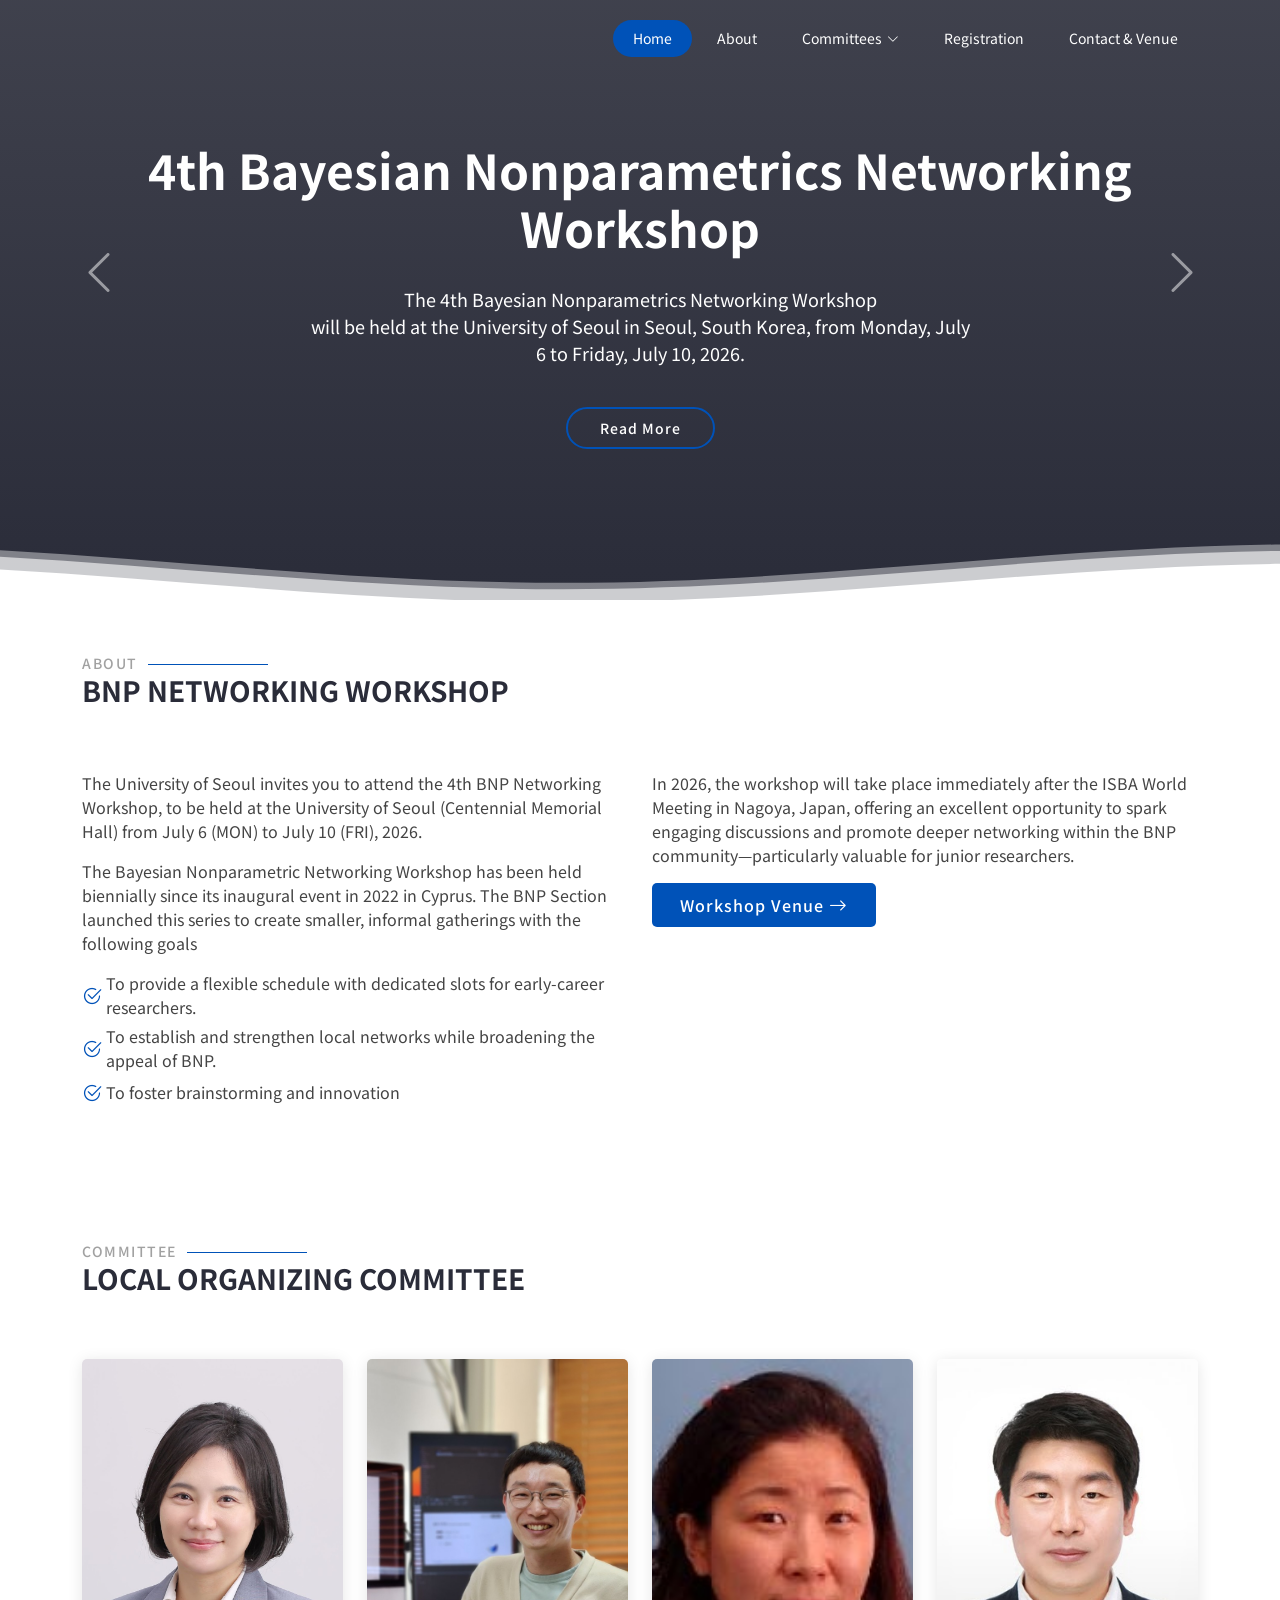
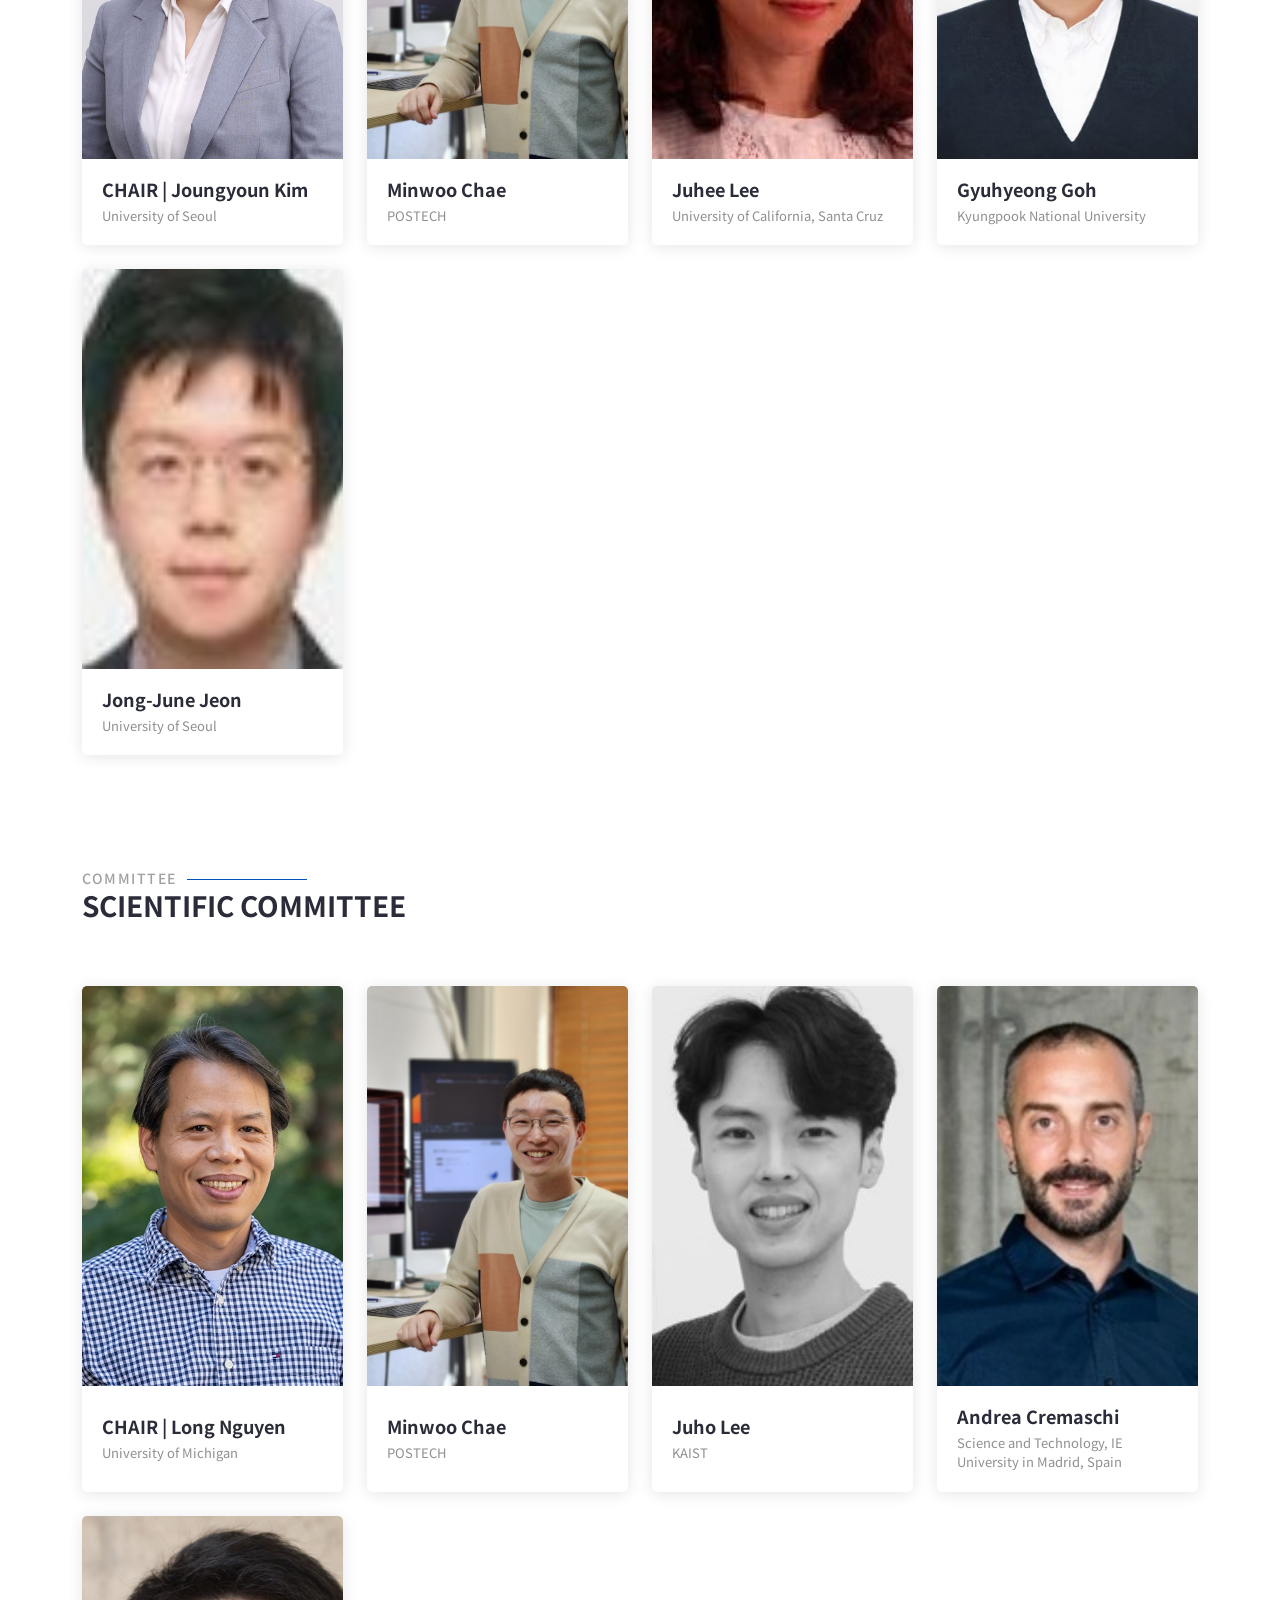
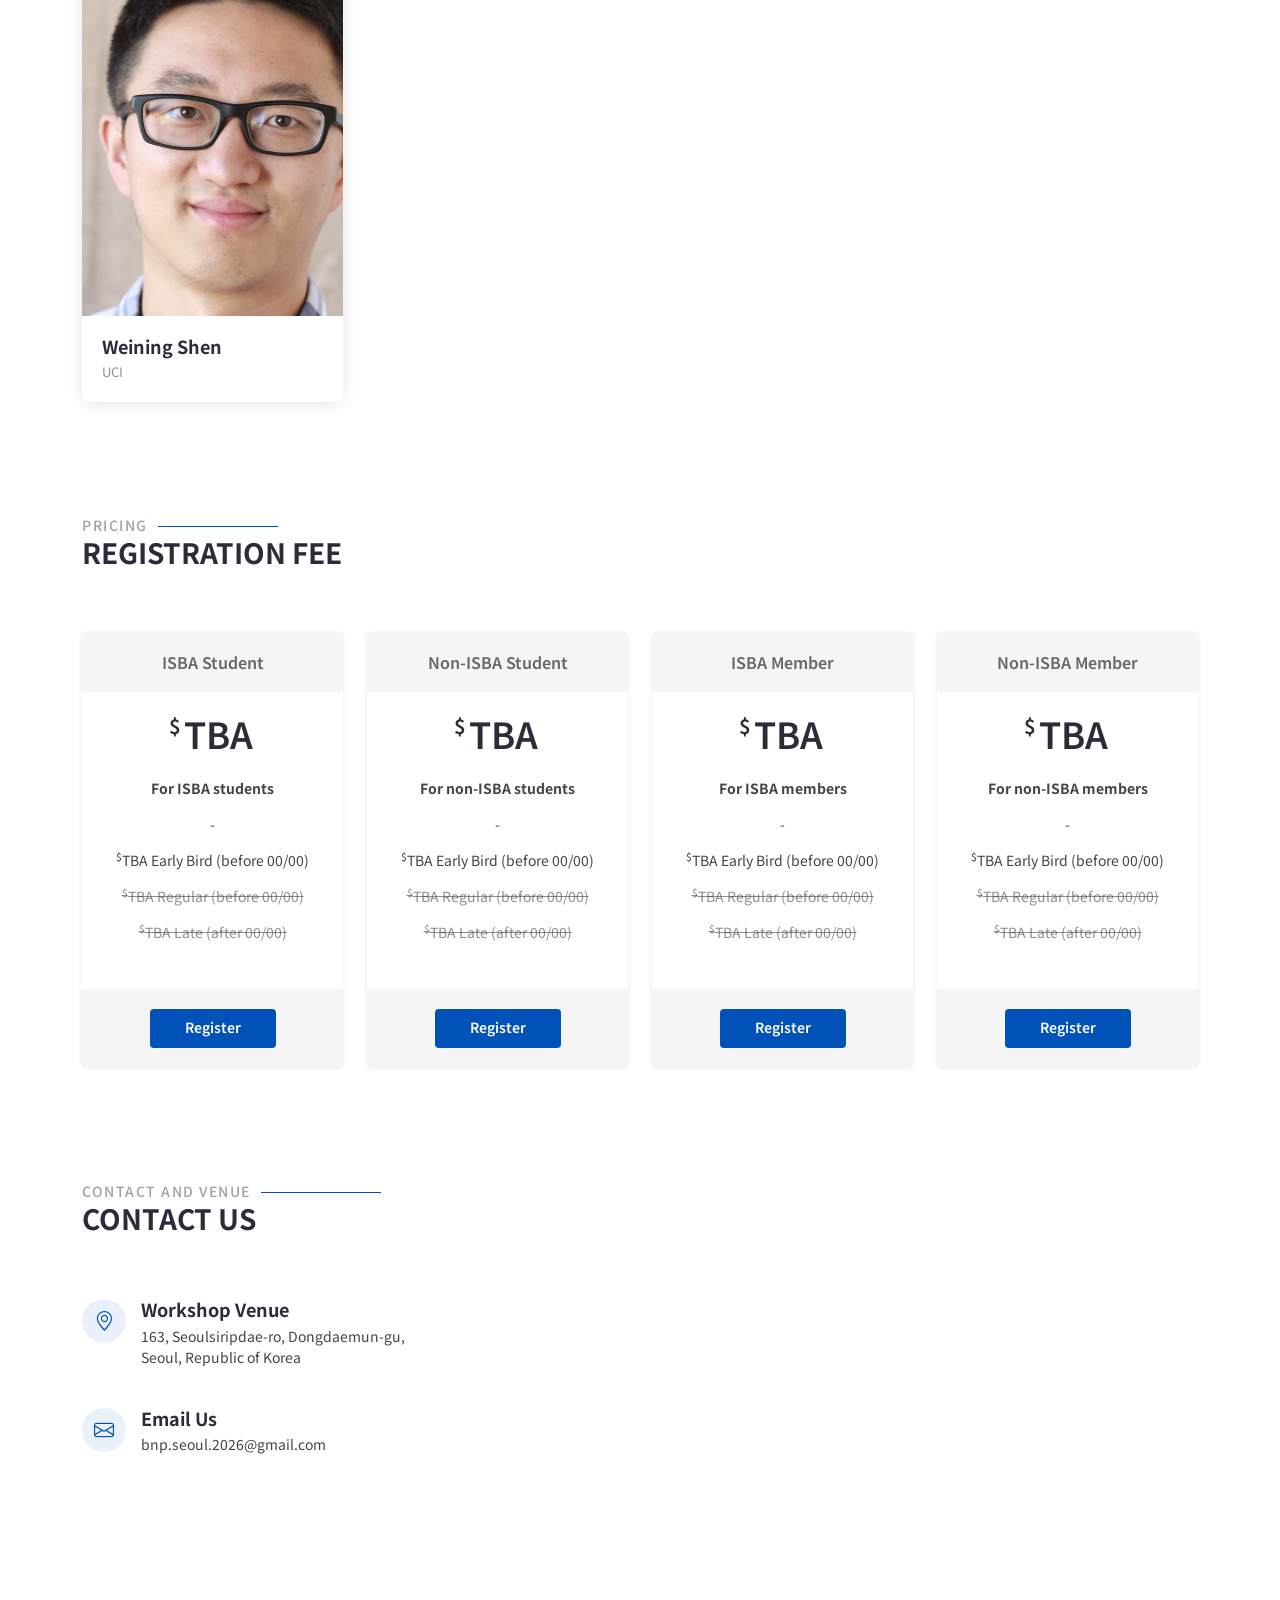
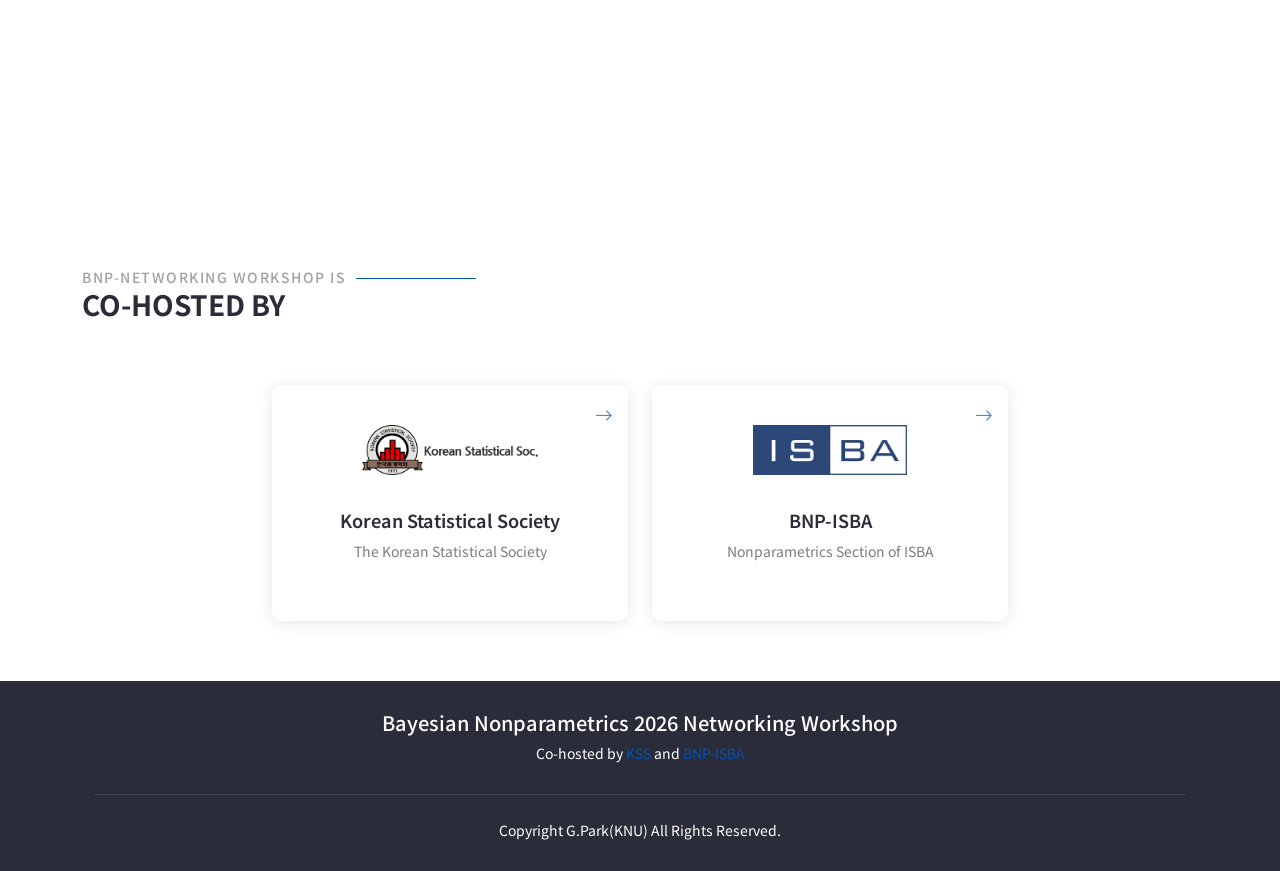
==== index.html @ e7b8b327 "Text Updated" ====
<!DOCTYPE html>
<html lang="en">

<head>
  <meta charset="utf-8">
  <meta content="width=device-width, initial-scale=1.0" name="viewport">
  <title>BNP 2026 Networking Workshop</title>
  <meta name="description" content="">
  <meta name="keywords" content="">

  <!-- Favicons -->
  <link rel="apple-touch-icon" href="/assets/img/apple-touch-icon.png">
  <link rel="icon" href="/assets/img/favicon.png">
  <link href="/assets/img/favicon.png" rel="icon">

  <!-- Fonts -->
  <link rel="preconnect" href="https://fonts.googleapis.com">
  <link rel="preconnect" href="https://fonts.gstatic.com" crossorigin>
  <!-- Noto Sans (Latin) + Noto Sans KR (Korean) -->
  <link href="https://fonts.googleapis.com/css2?family=Noto+Sans:wght@100;300;400;500;600;700;800;900&family=Noto+Sans+KR:wght@100;300;400;500;700;900&display=swap" rel="stylesheet">

  <!-- Vendor CSS Files -->
  <link href="assets/vendor/bootstrap/css/bootstrap.min.css" rel="stylesheet">
  <link href="assets/vendor/bootstrap-icons/bootstrap-icons.css" rel="stylesheet">
  <link href="assets/vendor/aos/aos.css" rel="stylesheet">
  <link href="assets/vendor/animate.css/animate.min.css" rel="stylesheet">
  <link href="assets/vendor/glightbox/css/glightbox.min.css" rel="stylesheet">
  <link href="assets/vendor/swiper/swiper-bundle.min.css" rel="stylesheet">

  <!-- Main CSS File -->
  <link href="assets/css/main.css" rel="stylesheet">
</head>

<body class="index-page">

  <header id="header" class="header d-flex align-items-center fixed-top">
    <div class="container-fluid container-xl position-relative d-flex align-items-center justify-content-between">

      <a href="index.html" class="logo d-flex align-items-center">
        <!-- Uncomment the line below if you also wish to use an image logo -->
        <!-- <img src="assets/img/logo.png" alt=""> -->
        <h1 class="sitename"></h1>
      </a>

      <nav id="navmenu" class="navmenu">
        <ul>
          <li><a href="#hero" class="active">Home</a></li>
          <li><a href="#about">About</a></li>
          <li class="dropdown"><a href="#organizing"><span>Committees</span> <i class="bi bi-chevron-down toggle-dropdown"></i></a>
                <ul>
                  <li><a href="#organizing">Organizing Committee</a></li>
                  <li><a href="#scientific">Scientific Committee</a></li>
                </ul>
              </li>
          <li><a href="#pricing">Registration</a></li>
          <li><a href="#contact">Contact & Venue</a></li>
        </ul>
        <i class="mobile-nav-toggle d-xl-none bi bi-list"></i>
      </nav>

    </div>
  </header>

  <main class="main">

    <!-- Hero Section -->
    <section id="hero" class="hero section dark-background">

      <div id="hero-carousel" data-bs-interval="5000" class="container carousel carousel-fade" data-bs-ride="carousel">

        <!-- Slide 1 -->
        <div class="carousel-item active">
          <div class="carousel-container">
            <h2 class="animate__animated animate__fadeInDown">4th Bayesian Nonparametrics Networking Workshop</h2>
            <p class="animate__animated animate__fadeInUp" style="font-size: large;">The 4th Bayesian Nonparametrics Networking Workshop<br> will be held at the University of Seoul in Seoul, South Korea, from Monday, July 6 to Friday, July 10, 2026.</p>
            <a href="#about" class="btn-get-started animate__animated animate__fadeInUp scrollto">Read More</a>
          </div>
        </div>

      

        <a class="carousel-control-prev" href="#hero-carousel" role="button" data-bs-slide="prev">
          <span class="carousel-control-prev-icon bi bi-chevron-left" aria-hidden="true"></span>
        </a>

        <a class="carousel-control-next" href="#hero-carousel" role="button" data-bs-slide="next">
          <span class="carousel-control-next-icon bi bi-chevron-right" aria-hidden="true"></span>
        </a>

      </div>

      <svg class="hero-waves" xmlns="http://www.w3.org/2000/svg" xmlns:xlink="http://www.w3.org/1999/xlink" viewBox="0 24 150 28 " preserveAspectRatio="none">
        <defs>
          <path id="wave-path" d="M-160 44c30 0 58-18 88-18s 58 18 88 18 58-18 88-18 58 18 88 18 v44h-352z"></path>
        </defs>
        <g class="wave1">
          <use xlink:href="#wave-path" x="50" y="3"></use>
        </g>
        <g class="wave2">
          <use xlink:href="#wave-path" x="50" y="0"></use>
        </g>
        <g class="wave3">
          <use xlink:href="#wave-path" x="50" y="9"></use>
        </g>
      </svg>

    </section><!-- /Hero Section -->

    <!-- About Section -->
    <section id="about" class="about section">

      <!-- Section Title -->
      <div class="container section-title" data-aos="fade-up">
        <h2>About</h2>
        <p>BNP Networking Workshop</p>
      </div><!-- End Section Title -->

      <div class="container">

        <div class="row gy-4">

          <div class="col-lg-6 content" data-aos="fade-up" data-aos-delay="100">
            <p>The University of Seoul invites you to attend the 4th BNP Networking Workshop, to be held at the University of Seoul (Centennial Memorial Hall) from July 6 (MON) to July 10 (FRI), 2026.</p>
            <p>
              The Bayesian Nonparametric Networking Workshop has been held biennially since its inaugural event in 2022 in Cyprus. The BNP Section launched this series to create smaller, informal gatherings with the following goals
            </p>
            <ul>
              <li><i class="bi bi-check2-circle"></i> <span>To provide a flexible schedule with dedicated slots for early-career researchers.</span></li>
              <li><i class="bi bi-check2-circle"></i> <span>To establish and strengthen local networks while broadening the appeal of BNP.</span></li>
              <li><i class="bi bi-check2-circle"></i> <span>To foster brainstorming and innovation</span></li>
            </ul>
          </div>

          <div class="col-lg-6" data-aos="fade-up" data-aos-delay="200">
            <p>In 2026, the workshop will take place immediately after the ISBA World Meeting in Nagoya, Japan, offering an excellent opportunity to spark engaging discussions and promote deeper networking within the BNP community—particularly valuable for junior researchers. </p>
            <a href="#contact" class="read-more"><span>Workshop Venue</span><i class="bi bi-arrow-right"></i></a>
          </div>

        </div>

      </div>

    </section><!-- /About Section -->

    <!-- Team Section -->
    <section id="organizing" class="team section">

      <!-- Section Title -->
      <div class="container section-title" data-aos="fade-up">
        <h2>Committee</h2>
        <p>Local Organizing Committee</p>
      </div><!-- End Section Title -->

      <div class="container">

        <div class="row gy-4">

          <div class="col-lg-3 col-md-6 d-flex align-items-stretch" data-aos="fade-up" data-aos-delay="100">
            <div class="team-member" style="width: 100%; display: flex; flex-direction: column;">
              <div class="member-img" style="height: 400px; overflow: hidden; flex-shrink: 0;">
                <img src="assets/img/team/joungyoun-kim.jpg" alt="" style="width: 100%; height: 100%; object-fit: cover; object-position: center;">
              </div>
              <div class="member-info" style="flex: 1; display: flex; flex-direction: column; justify-content: center; padding: 20px;">
                <h4>CHAIR | Joungyoun Kim</h4>
                <span>University of Seoul</span>
              </div>
            </div>
          </div><!-- End Team Member -->

          <div class="col-lg-3 col-md-6 d-flex align-items-stretch" data-aos="fade-up" data-aos-delay="200">
            <div class="team-member" style="width: 100%; display: flex; flex-direction: column;">
              <div class="member-img" style="height: 400px; overflow: hidden; flex-shrink: 0;">
                <img src="assets/img/team/minwoo-chae.jpg" alt="" style="width: 100%; height: 100%; object-fit: cover; object-position: center;">
              </div>
              <div class="member-info" style="flex: 1; display: flex; flex-direction: column; justify-content: center; padding: 20px;">
                <h4>Minwoo Chae</h4>
                <span>POSTECH</span>
              </div>
            </div>
          </div><!-- End Team Member -->
          
          <div class="col-lg-3 col-md-6 d-flex align-items-stretch" data-aos="fade-up" data-aos-delay="400">
            <div class="team-member" style="width: 100%; display: flex; flex-direction: column;">
              <div class="member-img" style="height: 400px; overflow: hidden; flex-shrink: 0;">
                <img src="assets/img/team/juhee-lee.jpg" alt="" style="width: 100%; height: 100%; object-fit: cover; object-position: center;">
              </div>
              <div class="member-info" style="flex: 1; display: flex; flex-direction: column; justify-content: center; padding: 20px;">
                <h4>Juhee Lee</h4>
                <span>University of California, Santa Cruz</span>
              </div>
            </div>
          </div><!-- End Team Member -->

          <div class="col-lg-3 col-md-6 d-flex align-items-stretch" data-aos="fade-up" data-aos-delay="300">
            <div class="team-member" style="width: 100%; display: flex; flex-direction: column;">
              <div class="member-img" style="height: 400px; overflow: hidden; flex-shrink: 0;">
                <img src="assets/img/team/gyuhyeong-goh.jpg" alt="" style="width: 100%; height: 100%; object-fit: cover; object-position: center;">
              </div>
              <div class="member-info" style="flex: 1; display: flex; flex-direction: column; justify-content: center; padding: 20px;">
                <h4>Gyuhyeong Goh</h4>
                <span>Kyungpook National University</span>
              </div>
            </div>
          </div><!-- End Team Member -->

          <div class="col-lg-3 col-md-6 d-flex align-items-stretch" data-aos="fade-up" data-aos-delay="300">
            <div class="team-member" style="width: 100%; display: flex; flex-direction: column;">
              <div class="member-img" style="height: 400px; overflow: hidden; flex-shrink: 0;">
                <img src="assets/img/team/jong-june-jeon.jpg" alt="" style="width: 100%; height: 100%; object-fit: cover; object-position: center;">
              </div>
              <div class="member-info" style="flex: 1; display: flex; flex-direction: column; justify-content: center; padding: 20px;">
                <h4>Jong-June Jeon</h4>
                <span>University of Seoul</span>
              </div>
            </div>
          </div><!-- End Team Member -->
        </div>

      </div>

    </section><!-- /Team Section -->

    <!-- Team Section -->
    <section id="scientific" class="team section">

      <!-- Section Title -->
      <div class="container section-title" data-aos="fade-up">
        <h2>Committee</h2>
        <p>Scientific Committee</p>
      </div><!-- End Section Title -->

      <div class="container">

        <div class="row gy-4">

          <div class="col-lg-3 col-md-6 d-flex align-items-stretch" data-aos="fade-up" data-aos-delay="100">
            <div class="team-member" style="width: 100%; display: flex; flex-direction: column;">
              <div class="member-img" style="height: 400px; overflow: hidden; flex-shrink: 0;">
                <img src="assets/img/team/long-nguyen.jpg" alt="" style="width: 100%; height: 100%; object-fit: cover; object-position: center;">
              </div>
              <div class="member-info" style="flex: 1; display: flex; flex-direction: column; justify-content: center; padding: 20px;">
                <h4>CHAIR | Long Nguyen</h4>
                <span>University of Michigan</span>
              </div>
            </div>
          </div><!-- End Team Member -->

          <div class="col-lg-3 col-md-6 d-flex align-items-stretch" data-aos="fade-up" data-aos-delay="200">
            <div class="team-member" style="width: 100%; display: flex; flex-direction: column;">
              <div class="member-img" style="height: 400px; overflow: hidden; flex-shrink: 0;">
                <img src="assets/img/team/minwoo-chae.jpg" alt="" style="width: 100%; height: 100%; object-fit: cover; object-position: center;">
              </div>
              <div class="member-info" style="flex: 1; display: flex; flex-direction: column; justify-content: center; padding: 20px;">
                <h4>Minwoo Chae</h4>
                <span>POSTECH</span>
              </div>
            </div>
          </div><!-- End Team Member -->

          <div class="col-lg-3 col-md-6 d-flex align-items-stretch" data-aos="fade-up" data-aos-delay="300">
            <div class="team-member" style="width: 100%; display: flex; flex-direction: column;">
              <div class="member-img" style="height: 400px; overflow: hidden; flex-shrink: 0;">
                <img src="assets/img/team/juho-lee.jpg" alt="" style="width: 100%; height: 100%; object-fit: cover; object-position: center;">
              </div>
              <div class="member-info" style="flex: 1; display: flex; flex-direction: column; justify-content: center; padding: 20px;">
                <h4>Juho Lee</h4>
                <span>KAIST</span>
              </div>
            </div>
          </div><!-- End Team Member -->

          <div class="col-lg-3 col-md-6 d-flex align-items-stretch" data-aos="fade-up" data-aos-delay="300">
            <div class="team-member" style="width: 100%; display: flex; flex-direction: column;">
              <div class="member-img" style="height: 400px; overflow: hidden; flex-shrink: 0;">
                <img src="assets/img/team/andrea-cremaschi.jpg" alt="" style="width: 100%; height: 100%; object-fit: cover; object-position: center;">
              </div>
              <div class="member-info" style="flex: 1; display: flex; flex-direction: column; justify-content: center; padding: 20px;">
                <h4>Andrea Cremaschi</h4>
                <span>Science and Technology, IE University in Madrid, Spain</span>
              </div>
            </div>
          </div><!-- End Team Member -->

          <div class="col-lg-3 col-md-6 d-flex align-items-stretch" data-aos="fade-up" data-aos-delay="400">
            <div class="team-member" style="width: 100%; display: flex; flex-direction: column;">
              <div class="member-img" style="height: 400px; overflow: hidden; flex-shrink: 0;">
                <img src="assets/img/team/weining-shen.jpg" alt="" style="width: 100%; height: 100%; object-fit: cover; object-position: center;">
              </div>
              <div class="member-info" style="flex: 1; display: flex; flex-direction: column; justify-content: center; padding: 20px;">
                <h4>Weining Shen</h4>
                <span>UCI</span>
              </div>
            </div>
          </div><!-- End Team Member -->
        </div>

      </div>

    </section><!-- /Team Section -->


    <!-- Pricing Section -->
    <section id="pricing" class="pricing section">

      <!-- Section Title -->
      <div class="container section-title" data-aos="fade-up">
        <h2>Pricing</h2>
        <p>Registration Fee</p>
      </div><!-- End Section Title -->

      <div class="container">

        <div class="row gy-3">

          <div class="col-xl-3 col-lg-6" data-aos="fade-up" data-aos-delay="100">
            <div class="pricing-item">
              <h3>ISBA Student</h3>
              <h4><sup>$</sup>TBA</h4>
              <ul>
                <li><strong>For ISBA students</strong></li>
                <li>-</li>
                <li><sup>$</sup>TBA Early Bird (before 00/00)</li>
                <li class="na"><sup>$</sup>TBA Regular (before 00/00)</li>
                <li class="na"><sup>$</sup>TBA Late (after 00/00)</li>
              </ul>
              <div class="btn-wrap">
                <a href="#" class="btn-buy">Register</a>
              </div>
            </div>
          </div><!-- End Pricing Item -->

          <div class="col-xl-3 col-lg-6" data-aos="fade-up" data-aos-delay="200">
            <div class="pricing-item">
              <h3>Non-ISBA Student</h3>
              <h4><sup>$</sup>TBA</h4>
              <ul>
                <li><strong>For non-ISBA students</strong></li>
                <li>-</li>
                <li><sup>$</sup>TBA Early Bird (before 00/00)</li>
                <li class="na"><sup>$</sup>TBA Regular (before 00/00)</li>
                <li class="na"><sup>$</sup>TBA Late (after 00/00)</li>
              </ul>
              <div class="btn-wrap">
                <a href="#" class="btn-buy">Register</a>
              </div>
            </div>
          </div><!-- End Pricing Item -->

          <div class="col-xl-3 col-lg-6" data-aos="fade-up" data-aos-delay="400">
            <div class="pricing-item">
              <h3>ISBA Member</h3>
              <h4><sup>$</sup>TBA</h4>
              <ul>
                <li><strong>For ISBA members</strong></li>
                <li>-</li>
                <li><sup>$</sup>TBA Early Bird (before 00/00)</li>
                <li class="na"><sup>$</sup>TBA Regular (before 00/00)</li>
                <li class="na"><sup>$</sup>TBA Late (after 00/00)</li>
              </ul>
              <div class="btn-wrap">
                <a href="#" class="btn-buy">Register</a>
              </div>
            </div>
          </div><!-- End Pricing Item -->

          <div class="col-xl-3 col-lg-6" data-aos="fade-up" data-aos-delay="400">
            <div class="pricing-item">
              <h3>Non-ISBA Member</h3>
              <h4><sup>$</sup>TBA</h4>
              <ul>
                <li><strong>For non-ISBA members</strong></li>
                <li>-</li>
                <li><sup>$</sup>TBA Early Bird (before 00/00)</li>
                <li class="na"><sup>$</sup>TBA Regular (before 00/00)</li>
                <li class="na"><sup>$</sup>TBA Late (after 00/00)</li>
              </ul>
              <div class="btn-wrap">
                <a href="#" class="btn-buy">Register</a>
              </div>
            </div>
          </div><!-- End Pricing Item -->

        </div>

      </div>

    </section><!-- /Pricing Section -->

    <!-- Contact Section -->
    <section id="contact" class="contact section">

      <!-- Section Title -->
      <div class="container section-title" data-aos="fade-up">
        <h2>Contact and Venue</h2>
        <p>Contact Us</p>
      </div><!-- End Section Title -->

      <div class="container" data-aos="fade" data-aos-delay="100">

        <div class="row gy-4">

          <div class="col-lg-4">
            <div class="info-item d-flex" data-aos="fade-up" data-aos-delay="200">
              <i class="bi bi-geo-alt flex-shrink-0"></i>
              <div>
                <h3>Workshop Venue</h3>
                <p>163, Seoulsiripdae-ro, Dongdaemun-gu, Seoul, Republic of Korea</p>
              </div>
            </div><!-- End Info Item -->

            <div class="info-item d-flex" data-aos="fade-up" data-aos-delay="400">
              <i class="bi bi-envelope flex-shrink-0"></i>
              <div>
                <h3>Email Us</h3>
                <p>bnp.seoul.2026@gmail.com</p>
              </div>
            </div><!-- End Info Item -->

          </div>

          <div class="col-lg-8">
<iframe src="https://www.google.com/maps/embed?pb=!1m18!1m12!1m3!1d6323.767815295463!2d127.04711830103302!3d37.58135130346861!2m3!1f0!2f0!3f0!3m2!1i1024!2i768!4f13.1!3m3!1m2!1s0x357cbbefda90e80b%3A0x3499cc07d2b4d6f3!2sUOS%20The%20Centennial%20Memorial%20Hall!5e0!3m2!1sen!2skr!4v1756088450716!5m2!1sen!2skr" width="100%" height="450" style="border:0;" allowfullscreen="" loading="lazy" referrerpolicy="no-referrer-when-downgrade"></iframe>          </div><!-- End Contact Form -->

        </div>

      </div>

    </section><!-- /Contact Section -->

    <!-- Sponsors Section -->
    <section id="sponsors" class="sponsors section">

      <!-- Section Title -->
      <div class="container section-title" data-aos="fade-up">
        <h2>BNP-Networking Workshop is</h2>
        <p>Co-hosted by</p>
      </div><!-- End Section Title -->

      <div class="container">

        <div class="row gy-4 justify-content-center">

          <div class="col-lg-4 col-md-6 d-flex align-items-center justify-content-center" data-aos="fade-up" data-aos-delay="100">
            <div class="sponsor-item">
              <img src="assets/img/sponsors/kss-logo.png" alt="Korean Statistical Society" class="sponsor-logo">
              <h4>Korean Statistical Society</h4>
              <p>The Korean Statistical Society</p>
              <a href="https://eng.kss.or.kr" target="_blank" class="sponsor-link">
                <i class="bi bi-arrow-right"></i>
              </a>
            </div>
          </div><!-- End Sponsor Item -->

          <div class="col-lg-4 col-md-6 d-flex align-items-center justify-content-center" data-aos="fade-up" data-aos-delay="200">
            <div class="sponsor-item">
              <img src="assets/img/sponsors/bnp-isba-logo.png" alt="BNP-ISBA" class="sponsor-logo">
              <h4>BNP-ISBA</h4>
              <p>Nonparametrics Section of ISBA</p>
              <a href="https://bnp-isba.github.io" target="_blank" class="sponsor-link">
                <i class="bi bi-arrow-right"></i>
              </a>
            </div>
          </div><!-- End Sponsor Item -->

          <!-- 추가 스폰서가 있을 경우를 위한 예시 -->
          <!-- 
          <div class="col-lg-4 col-md-6 d-flex align-items-center justify-content-center" data-aos="fade-up" data-aos-delay="300">
            <div class="sponsor-item">
              <img src="assets/img/sponsors/sponsor3-logo.png" alt="Sponsor 3" class="sponsor-logo">
              <h4>Sponsor Name</h4>
              <p>Sponsor Description</p>
              <a href="https://sponsor-website.com" target="_blank" class="sponsor-link">
                <i class="bi bi-arrow-right"></i>
              </a>
            </div>
          </div>
          -->

        </div>

      </div>

    </section><!-- /Sponsors Section -->


  </main>

  <footer id="footer" class="footer dark-background">
    <div class="container">
      <h5 class="sitename">Bayesian Nonparametrics 2026 Networking Workshop</h5>
      <span>Co-hosted by <a href="https://eng.kss.or.kr">KSS</a> and <a href="https://bnp-isba.github.io">BNP-ISBA</a></span>
      <p></p>
      <div class="container">
        <div class="copyright">
          <span>Copyright G.Park(KNU) All Rights Reserved</span>.
        </div>
      </div>
    </div>
  </footer>

  <!-- Scroll Top -->
  <a href="#" id="scroll-top" class="scroll-top d-flex align-items-center justify-content-center"><i class="bi bi-arrow-up-short"></i></a>

  <!-- Preloader -->
  <div id="preloader"></div>

  <!-- Vendor JS Files -->
  <script src="assets/vendor/bootstrap/js/bootstrap.bundle.min.js"></script>
  <script src="assets/vendor/php-email-form/validate.js"></script>
  <script src="assets/vendor/aos/aos.js"></script>
  <script src="assets/vendor/glightbox/js/glightbox.min.js"></script>
  <script src="assets/vendor/imagesloaded/imagesloaded.pkgd.min.js"></script>
  <script src="assets/vendor/isotope-layout/isotope.pkgd.min.js"></script>
  <script src="assets/vendor/swiper/swiper-bundle.min.js"></script>

  <!-- Main JS File -->
  <script src="assets/js/main.js"></script>

</body>

</html>
---- assets/css/main.css ----
/**
* Template Name: Selecao
* Template URL: https://bootstrapmade.com/selecao-bootstrap-template/
* Updated: Aug 07 2024 with Bootstrap v5.3.3
* Author: BootstrapMade.com
* License: https://bootstrapmade.com/license/
*/

/*--------------------------------------------------------------
# Font & Color Variables
# Help: https://bootstrapmade.com/color-system/
--------------------------------------------------------------*/
/* Fonts */
/* Noto Sans (Korean) 적용 */
@import url("https://fonts.googleapis.com/css2?family=Noto+Sans+KR:wght@400;500;600;700&display=swap");

:root {
  --default-font: "Noto Sans KR", "Noto Sans", system-ui, -apple-system, "Segoe UI", "Helvetica Neue", Arial, sans-serif;
  --heading-font: "Noto Sans KR", "Noto Sans", sans-serif;
  --nav-font: "Noto Sans KR", "Noto Sans", sans-serif;
}

/* Global Colors - The following color variables are used throughout the website. Updating them here will change the color scheme of the entire website */
:root { 
  --background-color: #ffffff; /* Background color for the entire website, including individual sections */
  --default-color: #444444; /* Default color used for the majority of the text content across the entire website */
  --heading-color: #2a2c39; /* Color for headings, subheadings and title throughout the website */
  --accent-color: #0052B8; /* Accent color that represents your brand on the website. It's used for buttons, links, and other elements that need to stand out */
  --surface-color: #ffffff; /* The surface color is used as a background of boxed elements within sections, such as cards, icon boxes, or other elements that require a visual separation from the global background. */
  --contrast-color: #ffffff; /* Contrast color for text, ensuring readability against backgrounds of accent, heading, or default colors. */
}

/* Nav Menu Colors - The following color variables are used specifically for the navigation menu. They are separate from the global colors to allow for more customization options */
:root {
  --nav-color: #ffffff;  /* The default color of the main navmenu links */
  --nav-hover-color: #0052B8; /* Applied to main navmenu links when they are hovered over or active */
  --nav-mobile-background-color: #ffffff; /* Used as the background color for mobile navigation menu */
  --nav-dropdown-background-color: #ffffff; /* Used as the background color for dropdown items that appear when hovering over primary navigation items */
  --nav-dropdown-color: #060606; /* Used for navigation links of the dropdown items in the navigation menu. */
  --nav-dropdown-hover-color: #0052B8; /* Similar to --nav-hover-color, this color is applied to dropdown navigation links when they are hovered over. */
}

/* Color Presets - These classes override global colors when applied to any section or element, providing reuse of the sam color scheme. */

.light-background {
  --background-color: #f9f9f9;
  --surface-color: #ffffff;
}

.dark-background {
  --background-color: #2a2c39;
  --default-color: #ffffff;
  --heading-color: #ffffff;
  --surface-color: #404356;
  --contrast-color: #ffffff;
}

/* Smooth scroll */
:root {
  scroll-behavior: smooth;
}

/*--------------------------------------------------------------
# General Styling & Shared Classes
--------------------------------------------------------------*/
body {
  color: var(--default-color);
  background-color: var(--background-color);
  font-family: var(--default-font);
}

a {
  color: var(--accent-color);
  text-decoration: none;
  transition: 0.3s;
}

a:hover {
  color: color-mix(in srgb, var(--accent-color), transparent 25%);
  text-decoration: none;
}

h1,
h2,
h3,
h4,
h5,
h6 {
  color: var(--heading-color);
  font-family: var(--heading-font);
}

/* PHP Email Form Messages
------------------------------*/
.php-email-form .error-message {
  display: none;
  background: #df1529;
  color: #ffffff;
  text-align: left;
  padding: 15px;
  margin-bottom: 24px;
  font-weight: 600;
}

.php-email-form .sent-message {
  display: none;
  color: #ffffff;
  background: #059652;
  text-align: center;
  padding: 15px;
  margin-bottom: 24px;
  font-weight: 600;
}

.php-email-form .loading {
  display: none;
  background: var(--surface-color);
  text-align: center;
  padding: 15px;
  margin-bottom: 24px;
}

.php-email-form .loading:before {
  content: "";
  display: inline-block;
  border-radius: 50%;
  width: 24px;
  height: 24px;
  margin: 0 10px -6px 0;
  border: 3px solid var(--accent-color);
  border-top-color: var(--surface-color);
  animation: php-email-form-loading 1s linear infinite;
}

@keyframes php-email-form-loading {
  0% {
    transform: rotate(0deg);
  }

  100% {
    transform: rotate(360deg);
  }
}

/*--------------------------------------------------------------
# Global Header
--------------------------------------------------------------*/
.header {
  --background-color: rgba(255, 255, 255, 0);
  --heading-color: #ffffff;
  color: var(--default-color);
  background-color: var(--background-color);
  padding: 20px 0;
  transition: all 0.5s;
  z-index: 997;
}

.header .logo {
  line-height: 1;
}

.header .logo img {
  max-height: 32px;
  margin-right: 8px;
}

.header .logo h1 {
  font-size: 30px;
  margin: 0;
  font-weight: 700;
  color: var(--heading-color);
}

.scrolled .header {
  box-shadow: 0px 0 18px rgba(0, 0, 0, 0.1);
}

/* Global Header on Scroll
------------------------------*/
.scrolled .header {
  --background-color: rgba(42, 44, 57, 0.9);
}

/*--------------------------------------------------------------
# Navigation Menu
--------------------------------------------------------------*/
/* Navmenu - Desktop */
@media (min-width: 1200px) {
  .navmenu {
    padding: 0;
  }

  .navmenu ul {
    margin: 0;
    padding: 0;
    display: flex;
    list-style: none;
    align-items: center;
  }

  .navmenu li {
    position: relative;
    margin-left: 5px;
  }

  .navmenu a,
  .navmenu a:focus {
    color: var(--nav-color);
    padding: 8px 20px;
    font-size: 14px;
    font-family: var(--nav-font);
    font-weight: 400;
    display: flex;
    align-items: center;
    justify-content: space-between;
    white-space: nowrap;
    transition: 0.3s;
    border-radius: 50px;
  }

  .navmenu a i,
  .navmenu a:focus i {
    font-size: 12px;
    line-height: 0;
    margin-left: 5px;
    transition: 0.3s;
  }

  .navmenu li:hover>a,
  .navmenu .active,
  .navmenu .active:focus {
    background-color: var(--nav-hover-color);
  }

  .navmenu .dropdown ul {
    margin: 0;
    padding: 10px 0;
    background: var(--nav-dropdown-background-color);
    display: block;
    position: absolute;
    visibility: hidden;
    left: 0;
    top: 130%;
    opacity: 0;
    transition: 0.3s;
    border-radius: 15px;
    z-index: 99;
    box-shadow: 0px 0px 30px rgba(0, 0, 0, 0.1);
  }

  .navmenu .dropdown ul li {
    min-width: 200px;
    margin-left: 0;
  }

  .navmenu .dropdown ul a {
    padding: 10px 20px;
    font-size: 15px;
    text-transform: none;
    color: var(--nav-dropdown-color);
  }

  .navmenu .dropdown ul a i {
    font-size: 12px;
  }

  .navmenu .dropdown ul a:hover,
  .navmenu .dropdown ul .active:hover,
  .navmenu .dropdown ul li:hover>a {
    background-color: transparent;
    color: var(--nav-hover-color);
  }

  .navmenu .dropdown:hover>ul {
    opacity: 1;
    top: 105%;
    visibility: visible;
  }

  .navmenu .dropdown .dropdown ul {
    top: 0;
    left: -90%;
    visibility: hidden;
  }

  .navmenu .dropdown .dropdown:hover>ul {
    opacity: 1;
    top: 0;
    left: -100%;
    visibility: visible;
  }
}

/* Navmenu - Mobile */
@media (max-width: 1199px) {
  .mobile-nav-toggle {
    color: var(--nav-color);
    font-size: 28px;
    line-height: 0;
    margin-right: 10px;
    cursor: pointer;
    transition: color 0.3s;
  }

  .navmenu {
    padding: 0;
    z-index: 9997;
  }

  .navmenu ul {
    display: none;
    list-style: none;
    position: absolute;
    inset: 60px 20px 20px 20px;
    padding: 10px 0;
    margin: 0;
    border-radius: 6px;
    background-color: var(--nav-mobile-background-color);
    overflow-y: auto;
    transition: 0.3s;
    z-index: 9998;
    box-shadow: 0px 0px 30px rgba(0, 0, 0, 0.1);
  }

  .navmenu a,
  .navmenu a:focus {
    color: var(--nav-dropdown-color);
    padding: 10px 20px;
    font-family: var(--nav-font);
    font-size: 17px;
    font-weight: 500;
    display: flex;
    align-items: center;
    justify-content: space-between;
    white-space: nowrap;
    transition: 0.3s;
  }

  .navmenu a i,
  .navmenu a:focus i {
    font-size: 12px;
    line-height: 0;
    margin-left: 5px;
    width: 30px;
    height: 30px;
    display: flex;
    align-items: center;
    justify-content: center;
    border-radius: 50%;
    transition: 0.3s;
    background-color: color-mix(in srgb, var(--accent-color), transparent 90%);
  }

  .navmenu a i:hover,
  .navmenu a:focus i:hover {
    background-color: var(--accent-color);
    color: var(--contrast-color);
  }

  .navmenu a:hover,
  .navmenu .active,
  .navmenu .active:focus {
    color: var(--nav-dropdown-hover-color);
  }

  .navmenu .active i,
  .navmenu .active:focus i {
    background-color: var(--accent-color);
    color: var(--contrast-color);
    transform: rotate(180deg);
  }

  .navmenu .dropdown ul {
    position: static;
    display: none;
    z-index: 99;
    padding: 10px 0;
    margin: 10px 20px;
    background-color: var(--nav-dropdown-background-color);
    border: 1px solid color-mix(in srgb, var(--default-color), transparent 90%);
    box-shadow: none;
    transition: all 0.5s ease-in-out;
  }

  .navmenu .dropdown ul ul {
    background-color: rgba(33, 37, 41, 0.1);
  }

  .navmenu .dropdown>.dropdown-active {
    display: block;
    background-color: rgba(33, 37, 41, 0.03);
  }

  .mobile-nav-active {
    overflow: hidden;
  }

  .mobile-nav-active .mobile-nav-toggle {
    color: #fff;
    position: absolute;
    font-size: 32px;
    top: 15px;
    right: 15px;
    margin-right: 0;
    z-index: 9999;
  }

  .mobile-nav-active .navmenu {
    position: fixed;
    overflow: hidden;
    inset: 0;
    background: rgba(33, 37, 41, 0.8);
    transition: 0.3s;
  }

  .mobile-nav-active .navmenu>ul {
    display: block;
  }
}

/*--------------------------------------------------------------
# Global Footer
--------------------------------------------------------------*/
.footer {
  color: var(--default-color);
  background-color: var(--background-color);
  font-size: 14px;
  text-align: center;
  padding: 30px 0;
  position: relative;
}

.footer h3 {
  font-size: 36px;
  font-weight: 700;
  position: relative;
  padding: 0;
  margin: 0 0 15px 0;
}

.footer p {
  font-size: 15;
  font-style: italic;
  padding: 0;
  margin: 0 0 30px 0;
}

.footer .social-links {
  margin: 0 0 30px 0;
}

.footer .social-links a {
  font-size: 16px;
  display: flex;
  align-items: center;
  justify-content: center;
  background: var(--accent-color);
  color: var(--contrast-color);
  line-height: 1;
  margin: 0 4px;
  border-radius: 50%;
  text-align: center;
  width: 36px;
  height: 36px;
  transition: 0.3s;
}

.footer .social-links a:hover {
  background: color-mix(in srgb, var(--accent-color), transparent 20%);
  text-decoration: none;
}

.footer .copyright {
  padding-top: 25px;
  border-top: 1px solid color-mix(in srgb, var(--default-color), transparent 90%);
}

.footer .credits {
  font-size: 13px;
  padding-top: 5px;
}

/*--------------------------------------------------------------
# Preloader
--------------------------------------------------------------*/
#preloader {
  position: fixed;
  inset: 0;
  z-index: 9999;
  overflow: hidden;
  background-color: var(--background-color);
  transition: all 0.6s ease-out;
  width: 100%;
  height: 100vh;
}

#preloader:before,
#preloader:after {
  content: "";
  position: absolute;
  border: 4px solid var(--accent-color);
  border-radius: 50%;
  animation: animate-preloader 2s cubic-bezier(0, 0.2, 0.8, 1) infinite;
}

#preloader:after {
  animation-delay: -0.5s;
}

@keyframes animate-preloader {
  0% {
    width: 10px;
    height: 10px;
    top: calc(50% - 5px);
    left: calc(50% - 5px);
    opacity: 1;
  }

  100% {
    width: 72px;
    height: 72px;
    top: calc(50% - 36px);
    left: calc(50% - 36px);
    opacity: 0;
  }
}

/*--------------------------------------------------------------
# Scroll Top Button
--------------------------------------------------------------*/
.scroll-top {
  position: fixed;
  visibility: hidden;
  opacity: 0;
  right: 15px;
  bottom: -15px;
  z-index: 99999;
  background-color: var(--accent-color);
  width: 44px;
  height: 44px;
  border-radius: 50px;
  transition: all 0.4s;
}

.scroll-top i {
  font-size: 24px;
  color: var(--contrast-color);
  line-height: 0;
}

.scroll-top:hover {
  background-color: color-mix(in srgb, var(--accent-color), transparent 20%);
  color: var(--contrast-color);
}

.scroll-top.active {
  visibility: visible;
  opacity: 1;
  bottom: 15px;
}

/*--------------------------------------------------------------
# Disable aos animation delay on mobile devices
--------------------------------------------------------------*/
@media screen and (max-width: 768px) {
  [data-aos-delay] {
    transition-delay: 0 !important;
  }
}

/*--------------------------------------------------------------
# Global Page Titles & Breadcrumbs
--------------------------------------------------------------*/
.page-title {
  color: var(--default-color);
  background-color: var(--background-color);
  background-size: cover;
  background-position: center;
  background-repeat: no-repeat;
  padding: 160px 0 80px 0;
  text-align: center;
  position: relative;
}

.page-title:before {
  content: "";
  background-color: color-mix(in srgb, var(--background-color), transparent 50%);
  position: absolute;
  inset: 0;
}

.page-title h1 {
  font-size: 42px;
  font-weight: 700;
  margin-bottom: 10px;
}

.page-title .breadcrumbs ol {
  display: flex;
  flex-wrap: wrap;
  list-style: none;
  justify-content: center;
  padding: 0;
  margin: 0;
  font-size: 16px;
  font-weight: 400;
}

.page-title .breadcrumbs ol li+li {
  padding-left: 10px;
}

.page-title .breadcrumbs ol li+li::before {
  content: "/";
  display: inline-block;
  padding-right: 10px;
  color: color-mix(in srgb, var(--default-color), transparent 50%);
}

/*--------------------------------------------------------------
# Global Sections
--------------------------------------------------------------*/
section,
.section {
  color: var(--default-color);
  background-color: var(--background-color);
  padding: 60px 0;
  scroll-margin-top: 77px;
  overflow: clip;
}

/*--------------------------------------------------------------
# Global Section Titles
--------------------------------------------------------------*/
.section-title {
  padding-bottom: 60px;
  position: relative;
}

.section-title h2 {
  font-size: 14px;
  font-weight: 500;
  padding: 0;
  line-height: 1px;
  margin: 0;
  letter-spacing: 1.5px;
  text-transform: uppercase;
  color: color-mix(in srgb, var(--default-color), transparent 50%);
  position: relative;
}

.section-title h2::after {
  content: "";
  width: 120px;
  height: 1px;
  display: inline-block;
  background: var(--accent-color);
  margin: 4px 10px;
}

.section-title p {
  color: var(--heading-color);
  margin: 0;
  font-size: 28px;
  font-weight: 700;
  text-transform: uppercase;
  font-family: var(--heading-font);
}

/*--------------------------------------------------------------
# Hero Section
--------------------------------------------------------------*/
.hero {
  width: 100%;
  overflow: hidden;
  position: relative;
  background: linear-gradient(0deg, var(--background-color) 0%, color-mix(in srgb, var(--background-color) 90%, white 10%) 100%);
  padding: 0;
  display: flex;
  flex-direction: column;
  justify-content: end;
  align-items: center;
}

.hero .carousel-container {
  display: flex;
  justify-content: center;
  align-items: center;
  flex-direction: column;
  text-align: center;
  position: relative;
  min-height: 60vh;
  padding-top: 60px;
}

.hero h2 {
  margin-bottom: 30px;
  font-size: 48px;
  font-weight: 700;
}

.hero h2 span {
  text-decoration: underline;
}

.hero p {
  max-width: 80%;
  animation-delay: 0.4s;
  margin: 0 auto 30px auto;
}

.hero .carousel-control-prev,
.hero .carousel-control-next {
  width: 10%;
}

.hero .carousel-control-next-icon,
.hero .carousel-control-prev-icon {
  background: none;
  font-size: 48px;
  line-height: 1;
  width: auto;
  height: auto;
}

.hero .btn-get-started {
  font-weight: 500;
  font-size: 14px;
  letter-spacing: 1px;
  display: inline-block;
  padding: 12px 32px;
  border-radius: 50px;
  transition: 0.5s;
  line-height: 1;
  margin: 10px;
  animation-delay: 0.8s;
  color: var(--default-color);
  border: 2px solid var(--accent-color);
}

.hero .btn-get-started:hover {
  background: var(--accent-color);
  color: var(--contrast-color);
  text-decoration: none;
}

@media (min-width: 1024px) {
  .hero p {
    max-width: 60%;
  }

  .hero .carousel-control-prev,
  .hero .carousel-control-next {
    width: 5%;
  }
}

@media (max-width: 768px) {
  .hero .carousel-container {
    min-height: 70vh;
  }

  .hero h2 {
    font-size: 28px;
  }
}

.hero .hero-waves {
  display: block;
  width: 100%;
  height: 60px;
  position: relative;
}

.hero .wave1 use {
  animation: move-forever1 10s linear infinite;
  animation-delay: -2s;
  fill: var(--default-color);
  opacity: 0.6;
}

.hero .wave2 use {
  animation: move-forever2 8s linear infinite;
  animation-delay: -2s;
  fill: var(--default-color);
  opacity: 0.4;
}

.hero .wave3 use {
  animation: move-forever3 6s linear infinite;
  animation-delay: -2s;
  fill: var(--default-color);
}

@keyframes move-forever1 {
  0% {
    transform: translate(85px, 0%);
  }

  100% {
    transform: translate(-90px, 0%);
  }
}

@keyframes move-forever2 {
  0% {
    transform: translate(-90px, 0%);
  }

  100% {
    transform: translate(85px, 0%);
  }
}

@keyframes move-forever3 {
  0% {
    transform: translate(-90px, 0%);
  }

  100% {
    transform: translate(85px, 0%);
  }
}

/*--------------------------------------------------------------
# About Section
--------------------------------------------------------------*/
.about ul {
  list-style: none;
  padding: 0;
}

.about ul li {
  padding-bottom: 5px;
  display: flex;
  align-items: center;
}

.about ul i {
  font-size: 20px;
  padding-right: 4px;
  color: var(--accent-color);
}

.about .read-more {
  background: var(--accent-color);
  color: var(--contrast-color);
  font-family: var(--heading-font);
  font-weight: 500;
  font-size: 16px;
  letter-spacing: 1px;
  padding: 10px 28px;
  border-radius: 5px;
  transition: 0.3s;
  display: inline-flex;
  align-items: center;
  justify-content: center;
}

.about .read-more i {
  font-size: 18px;
  margin-left: 5px;
  line-height: 0;
  transition: 0.3s;
}

.about .read-more:hover {
  background: color-mix(in srgb, var(--accent-color), transparent 20%);
}

.about .read-more:hover i {
  transform: translate(5px, 0);
}

/*--------------------------------------------------------------
# Features Section
--------------------------------------------------------------*/
.features .nav-tabs {
  border: 0;
}

.features .nav-link {
  background-color: var(--surface-color);
  color: var(--heading-color);
  border: 1px solid color-mix(in srgb, var(--default-color), transparent 85%);
  padding: 15px 20px;
  transition: 0.3s;
  border-radius: 0;
  display: flex;
  align-items: center;
  justify-content: center;
  cursor: pointer;
  height: 100%;
}

.features .nav-link i {
  padding-right: 15px;
  font-size: 48px;
}

.features .nav-link h4 {
  font-size: 18px;
  font-weight: 600;
  margin: 0;
}

.features .nav-link:hover {
  color: var(--accent-color);
  border-color: var(--accent-color);
}

.features .nav-link.active {
  background: var(--accent-color);
  color: var(--contrast-color);
  border-color: var(--accent-color);
}

.features .nav-link.active h4 {
  color: var(--contrast-color);
}

@media (max-width: 768px) {
  .features .nav-link i {
    padding: 0;
    line-height: 1;
    font-size: 36px;
  }
}

@media (max-width: 575px) {
  .features .nav-link {
    padding: 15px;
  }

  .features .nav-link i {
    font-size: 24px;
  }
}

.features .tab-content {
  margin-top: 30px;
}

.features .tab-pane h3 {
  color: var(--heading-color);
  font-weight: 700;
  font-size: 26px;
}

.features .tab-pane ul {
  list-style: none;
  padding: 0;
}

.features .tab-pane ul li {
  padding-bottom: 10px;
}

.features .tab-pane ul i {
  font-size: 20px;
  padding-right: 4px;
  color: var(--accent-color);
}

.features .tab-pane p:last-child {
  margin-bottom: 0;
}

/*--------------------------------------------------------------
# Call To Action Section
--------------------------------------------------------------*/
.call-to-action {
  padding: 80px 0;
  position: relative;
  clip-path: inset(0);
}

.call-to-action .container {
  position: relative;
  z-index: 3;
}

.call-to-action h3 {
  color: var(--default-color);
  font-size: 28px;
  font-weight: 700;
}

.call-to-action p {
  color: var(--default-color);
}

.call-to-action .cta-btn {
  font-family: var(--heading-font);
  font-weight: 500;
  font-size: 16px;
  letter-spacing: 1px;
  display: inline-block;
  padding: 12px 40px;
  border-radius: 50px;
  transition: 0.5s;
  margin: 10px;
  background: var(--accent-color);
  color: var(--contrast-color);
}

.call-to-action .cta-btn:hover {
  background: color-mix(in srgb, var(--accent-color) 90%, white 15%);
}

/*--------------------------------------------------------------
# Services Section
--------------------------------------------------------------*/
.services .service-item {
  background-color: var(--surface-color);
  box-shadow: 0 5px 30px 0 rgba(0, 0, 0, 0.1);
  padding: 60px 30px 60px 70px;
  transition: all ease-in-out 0.3s;
  border-radius: 18px;
  height: 100%;
  position: relative;
  overflow: hidden;
}

.services .service-item .icon {
  position: absolute;
  left: -20px;
  top: calc(50% - 30px);
}

.services .service-item .icon i {
  font-size: 64px;
  line-height: 1;
  transition: 0.5s;
}

.services .service-item h3 {
  font-weight: 700;
  margin: 10px 0 15px 0;
  font-size: 22px;
  transition: ease-in-out 0.3s;
}

.services .service-item p {
  line-height: 24px;
  font-size: 14px;
  margin-bottom: 0;
}

@media (min-width: 1365px) {
  .services .service-item:hover {
    transform: translateY(-10px);
  }

  .services .service-item:hover h3 {
    color: var(--accent-color);
  }
}

/*--------------------------------------------------------------
# Portfolio Section
--------------------------------------------------------------*/
.portfolio .portfolio-filters {
  padding: 0;
  margin: 0 auto 20px auto;
  list-style: none;
  text-align: center;
}

.portfolio .portfolio-filters li {
  cursor: pointer;
  display: inline-block;
  padding: 8px 20px 10px 20px;
  margin: 0;
  font-size: 15px;
  font-weight: 500;
  line-height: 1;
  margin-bottom: 5px;
  border-radius: 50px;
  transition: all 0.3s ease-in-out;
  font-family: var(--heading-font);
}

.portfolio .portfolio-filters li:hover,
.portfolio .portfolio-filters li.filter-active {
  color: var(--contrast-color);
  background-color: var(--accent-color);
}

.portfolio .portfolio-filters li:first-child {
  margin-left: 0;
}

.portfolio .portfolio-filters li:last-child {
  margin-right: 0;
}

@media (max-width: 575px) {
  .portfolio .portfolio-filters li {
    font-size: 14px;
    margin: 0 0 10px 0;
  }
}

.portfolio .portfolio-item {
  position: relative;
  overflow: hidden;
}

.portfolio .portfolio-item .portfolio-info {
  opacity: 0;
  position: absolute;
  left: 12px;
  right: 12px;
  bottom: -100%;
  z-index: 3;
  transition: all ease-in-out 0.5s;
  background: color-mix(in srgb, var(--surface-color), transparent 10%);
  padding: 15px;
}

.portfolio .portfolio-item .portfolio-info h4 {
  font-size: 18px;
  font-weight: 600;
  padding-right: 50px;
}

.portfolio .portfolio-item .portfolio-info p {
  color: color-mix(in srgb, var(--default-color), transparent 30%);
  font-size: 14px;
  margin-bottom: 0;
  padding-right: 50px;
}

.portfolio .portfolio-item .portfolio-info .preview-link,
.portfolio .portfolio-item .portfolio-info .details-link {
  position: absolute;
  right: 50px;
  font-size: 24px;
  top: calc(50% - 14px);
  color: color-mix(in srgb, var(--default-color), transparent 30%);
  transition: 0.3s;
  line-height: 0;
}

.portfolio .portfolio-item .portfolio-info .preview-link:hover,
.portfolio .portfolio-item .portfolio-info .details-link:hover {
  color: var(--accent-color);
}

.portfolio .portfolio-item .portfolio-info .details-link {
  right: 14px;
  font-size: 28px;
}

.portfolio .portfolio-item:hover .portfolio-info {
  opacity: 1;
  bottom: 0;
}

/*--------------------------------------------------------------
# Testimonials Section
--------------------------------------------------------------*/
.testimonials .testimonial-item {
  background-color: var(--surface-color);
  box-shadow: 0px 2px 15px rgba(0, 0, 0, 0.1);
  box-sizing: content-box;
  padding: 30px;
  margin: 30px 15px;
  position: relative;
  height: 100%;
}

.testimonials .testimonial-item .testimonial-img {
  width: 90px;
  border-radius: 50px;
  margin-right: 15px;
}

.testimonials .testimonial-item h3 {
  font-size: 18px;
  font-weight: bold;
  margin: 10px 0 5px 0;
}

.testimonials .testimonial-item h4 {
  font-size: 14px;
  color: color-mix(in srgb, var(--default-color), transparent 40%);
  margin: 0;
}

.testimonials .testimonial-item .stars {
  margin: 10px 0;
}

.testimonials .testimonial-item .stars i {
  color: #ffc107;
  margin: 0 1px;
}

.testimonials .testimonial-item .quote-icon-left,
.testimonials .testimonial-item .quote-icon-right {
  color: color-mix(in srgb, var(--accent-color), transparent 50%);
  font-size: 26px;
  line-height: 0;
}

.testimonials .testimonial-item .quote-icon-left {
  display: inline-block;
  left: -5px;
  position: relative;
}

.testimonials .testimonial-item .quote-icon-right {
  display: inline-block;
  right: -5px;
  position: relative;
  top: 10px;
  transform: scale(-1, -1);
}

.testimonials .testimonial-item p {
  font-style: italic;
  margin: 15px auto 15px auto;
}

.testimonials .swiper-wrapper {
  height: auto;
}

.testimonials .swiper-pagination {
  margin-top: 20px;
  position: relative;
}

.testimonials .swiper-pagination .swiper-pagination-bullet {
  width: 12px;
  height: 12px;
  background-color: color-mix(in srgb, var(--default-color), transparent 85%);
  opacity: 1;
}

.testimonials .swiper-pagination .swiper-pagination-bullet-active {
  background-color: var(--accent-color);
}

@media (max-width: 767px) {
  .testimonials .testimonial-wrap {
    padding-left: 0;
  }

  .testimonials .testimonial-item {
    padding: 30px;
    margin: 15px;
  }

  .testimonials .testimonial-item .testimonial-img {
    position: static;
    left: auto;
  }
}

/*--------------------------------------------------------------
# Pricing Section
--------------------------------------------------------------*/
.pricing .pricing-item {
  background-color: var(--surface-color);
  box-shadow: 0px 0px 4px rgba(0, 0, 0, 0.1);
  padding: 20px;
  text-align: center;
  border-radius: 5px;
  position: relative;
  overflow: hidden;
}

.pricing .pricing-item h3 {
  font-weight: 400;
  margin: -20px -20px 20px -20px;
  padding: 20px 15px;
  font-size: 16px;
  font-weight: 600;
  color: color-mix(in srgb, var(--default-color), transparent 20%);
  background: color-mix(in srgb, var(--default-color), transparent 95%);
}

.pricing .pricing-item h4 {
  font-size: 36px;
  font-weight: 600;
  font-family: var(--heading-font);
}

.pricing .pricing-item h4 sup {
  font-size: 20px;
  top: -15px;
  left: -3px;
}

.pricing .pricing-item h4 span {
  color: color-mix(in srgb, var(--default-color), transparent 40%);
  font-size: 16px;
  font-weight: 300;
}

.pricing .pricing-item ul {
  padding: 15px 0;
  list-style: none;
  text-align: center;
  line-height: 20px;
  font-size: 14px;
}

.pricing .pricing-item ul li {
  padding-bottom: 16px;
}

.pricing .pricing-item ul i {
  color: var(--accent-color);
  font-size: 18px;
  padding-right: 4px;
}

.pricing .pricing-item ul .na {
  color: color-mix(in srgb, var(--default-color), transparent 40%);
  text-decoration: line-through;
}

.pricing .btn-wrap {
  background: color-mix(in srgb, var(--default-color), transparent 95%);
  margin: 0 -20px -20px -20px;
  padding: 20px 15px;
  text-align: center;
}

.pricing .btn-buy {
  background: var(--accent-color);
  color: var(--contrast-color);
  display: inline-block;
  padding: 8px 35px 10px 35px;
  border-radius: 4px;
  transition: none;
  font-size: 14px;
  font-weight: 400;
  font-family: var(--heading-font);
  font-weight: 600;
  transition: 0.3s;
}

.pricing .btn-buy:hover {
  background: color-mix(in srgb, var(--accent-color), transparent 20%);
}

.pricing .featured h3 {
  background: var(--accent-color);
  color: var(--contrast-color);
}

.pricing .advanced {
  background: var(--accent-color);
  color: var(--contrast-color);
  width: 200px;
  position: absolute;
  top: 18px;
  right: -68px;
  transform: rotate(45deg);
  z-index: 1;
  font-size: 14px;
  padding: 1px 0 3px 0;
}

/*--------------------------------------------------------------
# Faq Section
--------------------------------------------------------------*/
.faq .content-subtitle {
  font-size: 15px;
  margin-bottom: 10px;
  display: block;
  color: var(--default-color);
}

.faq .content-title {
  color: var(--heading-color);
  font-size: 22px;
  margin-bottom: 30px;
}

.faq p {
  line-height: 1.7;
  color: var(--default-color);
}

.faq .custom-accordion .accordion-item {
  background-color: var(--surface-color);
  margin-bottom: 0px;
  position: relative;
  border-radius: 0px;
  overflow: hidden;
}

.faq .custom-accordion .accordion-item .btn-link {
  display: block;
  width: 100%;
  padding: 15px 0;
  text-decoration: none;
  text-align: left;
  color: var(--default-color);
  border: none;
  padding-left: 40px;
  border-radius: 0;
  position: relative;
  background-color: color-mix(in srgb, var(--default-color), transparent 94%);
}

.faq .custom-accordion .accordion-item .btn-link:before {
  content: "\f282";
  display: inline-block;
  font-family: "bootstrap-icons" !important;
  font-style: normal;
  font-weight: normal !important;
  font-variant: normal;
  text-transform: none;
  line-height: 1;
  vertical-align: -0.125em;
  -webkit-font-smoothing: antialiased;
  position: absolute;
  top: 50%;
  transform: translateY(-50%);
  left: 15px;
}

.faq .custom-accordion .accordion-item .btn-link[aria-expanded=true] {
  color: var(--accent-color);
}

.faq .custom-accordion .accordion-item .btn-link[aria-expanded=true]:before {
  font-family: "bootstrap-icons" !important;
  content: "\f286";
  position: absolute;
  color: var(--accent-color);
  top: 50%;
  transform: translateY(-50%);
}

.faq .custom-accordion .accordion-item .accordion-body {
  padding: 20px 20px 20px 20px;
  color: var(--default-color);
}

/*--------------------------------------------------------------
# Team Section
--------------------------------------------------------------*/
.team .team-member {
  background-color: var(--surface-color);
  overflow: hidden;
  border-radius: 5px;
  box-shadow: 0px 2px 15px rgba(0, 0, 0, 0.1);
  height: 100%;
}

.team .team-member .member-img {
  position: relative;
  overflow: hidden;
}

.team .team-member .social {
  position: absolute;
  left: 0;
  bottom: 30px;
  right: 0;
  opacity: 0;
  transition: ease-in-out 0.3s;
  text-align: center;
}

.team .team-member .social a {
  background: color-mix(in srgb, var(--contrast-color), transparent 25%);
  color: color-mix(in srgb, var(--default-color), transparent 20%);
  margin: 0 3px;
  border-radius: 4px;
  width: 36px;
  height: 36px;
  transition: ease-in-out 0.3s;
  display: inline-flex;
  justify-content: center;
  align-items: center;
}

.team .team-member .social a:hover {
  color: var(--contrast-color);
  background: var(--accent-color);
}

.team .team-member .social i {
  font-size: 18px;
  line-height: 0;
}

.team .team-member .member-info {
  padding: 25px 15px;
}

.team .team-member .member-info h4 {
  font-weight: 700;
  margin-bottom: 5px;
  font-size: 18px;
}

.team .team-member .member-info span {
  display: block;
  font-size: 13px;
  font-weight: 400;
  color: color-mix(in srgb, var(--default-color), transparent 40%);
}

.team .team-member:hover .social {
  opacity: 1;
  bottom: 15px;
}

/*--------------------------------------------------------------
# Recent Posts Section
--------------------------------------------------------------*/
.recent-posts article {
  background: var(--surface-color);
  box-shadow: 0 4px 16px rgba(0, 0, 0, 0.1);
  padding: 30px;
  height: 100%;
  border-radius: 10px;
  overflow: hidden;
}

.recent-posts .post-img {
  max-height: 240px;
  margin: -30px -30px 15px -30px;
  overflow: hidden;
}

.recent-posts .post-category {
  font-size: 16px;
  color: color-mix(in srgb, var(--default-color), transparent 50%);
  margin-bottom: 10px;
}

.recent-posts .title {
  font-size: 20px;
  font-weight: 700;
  padding: 0;
  margin: 0 0 20px 0;
}

.recent-posts .title a {
  color: var(--heading-color);
  transition: 0.3s;
}

.recent-posts .title a:hover {
  color: var(--accent-color);
}

.recent-posts .post-author-img {
  width: 50px;
  border-radius: 50%;
  margin-right: 15px;
}

.recent-posts .post-author {
  font-weight: 600;
  margin-bottom: 5px;
}

.recent-posts .post-date {
  font-size: 14px;
  color: color-mix(in srgb, var(--default-color), transparent 50%);
  margin-bottom: 0;
}

/*--------------------------------------------------------------
# Contact Section
--------------------------------------------------------------*/
.contact .info-item+.info-item {
  margin-top: 40px;
}

.contact .info-item i {
  color: var(--accent-color);
  background: color-mix(in srgb, var(--accent-color), transparent 92%);
  font-size: 20px;
  width: 44px;
  height: 44px;
  display: flex;
  justify-content: center;
  align-items: center;
  border-radius: 50px;
  transition: all 0.3s ease-in-out;
  margin-right: 15px;
}

.contact .info-item h3 {
  padding: 0;
  font-size: 18px;
  font-weight: 700;
  margin-bottom: 5px;
}

.contact .info-item p {
  padding: 0;
  margin-bottom: 0;
  font-size: 14px;
}

.contact .info-item:hover i {
  background: var(--accent-color);
  color: var(--contrast-color);
}

.contact .php-email-form {
  height: 100%;
}

.contact .php-email-form input[type=text],
.contact .php-email-form input[type=email],
.contact .php-email-form textarea {
  font-size: 14px;
  padding: 10px 15px;
  box-shadow: none;
  border-radius: 0;
  color: var(--default-color);
  background-color: color-mix(in srgb, var(--background-color), transparent 50%);
  border-color: color-mix(in srgb, var(--default-color), transparent 80%);
}

.contact .php-email-form input[type=text]:focus,
.contact .php-email-form input[type=email]:focus,
.contact .php-email-form textarea:focus {
  border-color: var(--accent-color);
}

.contact .php-email-form input[type=text]::placeholder,
.contact .php-email-form input[type=email]::placeholder,
.contact .php-email-form textarea::placeholder {
  color: color-mix(in srgb, var(--default-color), transparent 70%);
}

.contact .php-email-form button[type=submit] {
  color: var(--contrast-color);
  background: var(--accent-color);
  border: 0;
  padding: 10px 30px;
  transition: 0.4s;
  border-radius: 50px;
}

.contact .php-email-form button[type=submit]:hover {
  background: color-mix(in srgb, var(--accent-color), transparent 25%);
}

/*--------------------------------------------------------------
# Portfolio Details Section
--------------------------------------------------------------*/
.portfolio-details .portfolio-details-slider img {
  width: 100%;
}

.portfolio-details .swiper-wrapper {
  height: auto;
}

.portfolio-details .swiper-button-prev,
.portfolio-details .swiper-button-next {
  width: 48px;
  height: 48px;
}

.portfolio-details .swiper-button-prev:after,
.portfolio-details .swiper-button-next:after {
  color: rgba(255, 255, 255, 0.8);
  background-color: rgba(0, 0, 0, 0.15);
  font-size: 24px;
  border-radius: 50%;
  width: 48px;
  height: 48px;
  display: flex;
  align-items: center;
  justify-content: center;
  transition: 0.3s;
}

.portfolio-details .swiper-button-prev:hover:after,
.portfolio-details .swiper-button-next:hover:after {
  background-color: rgba(0, 0, 0, 0.3);
}

@media (max-width: 575px) {

  .portfolio-details .swiper-button-prev,
  .portfolio-details .swiper-button-next {
    display: none;
  }
}

.portfolio-details .swiper-pagination {
  margin-top: 20px;
  position: relative;
}

.portfolio-details .swiper-pagination .swiper-pagination-bullet {
  width: 10px;
  height: 10px;
  background-color: color-mix(in srgb, var(--default-color), transparent 85%);
  opacity: 1;
}

.portfolio-details .swiper-pagination .swiper-pagination-bullet-active {
  background-color: var(--accent-color);
}

.portfolio-details .portfolio-info h3 {
  font-size: 22px;
  font-weight: 700;
  margin-bottom: 20px;
  padding-bottom: 20px;
  position: relative;
}

.portfolio-details .portfolio-info h3:after {
  content: "";
  position: absolute;
  display: block;
  width: 50px;
  height: 3px;
  background: var(--accent-color);
  left: 0;
  bottom: 0;
}

.portfolio-details .portfolio-info ul {
  list-style: none;
  padding: 0;
  font-size: 15px;
}

.portfolio-details .portfolio-info ul li {
  display: flex;
  flex-direction: column;
  padding-bottom: 15px;
}

.portfolio-details .portfolio-info ul strong {
  text-transform: uppercase;
  font-weight: 400;
  color: color-mix(in srgb, var(--default-color), transparent 50%);
  font-size: 14px;
}

.portfolio-details .portfolio-info .btn-visit {
  padding: 8px 40px;
  background: var(--accent-color);
  color: var(--contrast-color);
  border-radius: 50px;
  transition: 0.3s;
}

.portfolio-details .portfolio-info .btn-visit:hover {
  background: color-mix(in srgb, var(--accent-color), transparent 20%);
}

.portfolio-details .portfolio-description h2 {
  font-size: 26px;
  font-weight: 700;
  margin-bottom: 20px;
}

.portfolio-details .portfolio-description p {
  padding: 0;
}

.portfolio-details .portfolio-description .testimonial-item {
  padding: 30px 30px 0 30px;
  position: relative;
  background: color-mix(in srgb, var(--default-color), transparent 97%);
  margin-bottom: 50px;
}

.portfolio-details .portfolio-description .testimonial-item .testimonial-img {
  width: 90px;
  border-radius: 50px;
  border: 6px solid var(--background-color);
  float: left;
  margin: 0 10px 0 0;
}

.portfolio-details .portfolio-description .testimonial-item h3 {
  font-size: 18px;
  font-weight: bold;
  margin: 15px 0 5px 0;
  padding-top: 20px;
}

.portfolio-details .portfolio-description .testimonial-item h4 {
  font-size: 14px;
  color: #6c757d;
  margin: 0;
}

.portfolio-details .portfolio-description .testimonial-item .quote-icon-left,
.portfolio-details .portfolio-description .testimonial-item .quote-icon-right {
  color: color-mix(in srgb, var(--accent-color), transparent 50%);
  font-size: 26px;
  line-height: 0;
}

.portfolio-details .portfolio-description .testimonial-item .quote-icon-left {
  display: inline-block;
  left: -5px;
  position: relative;
}

.portfolio-details .portfolio-description .testimonial-item .quote-icon-right {
  display: inline-block;
  right: -5px;
  position: relative;
  top: 10px;
  transform: scale(-1, -1);
}

.portfolio-details .portfolio-description .testimonial-item p {
  font-style: italic;
  margin: 0 0 15px 0 0 0;
  padding: 0;
}

/*--------------------------------------------------------------
# Service Details Section
--------------------------------------------------------------*/
.service-details .service-box {
  background-color: var(--surface-color);
  padding: 20px;
  box-shadow: 0px 2px 20px rgba(0, 0, 0, 0.1);
}

.service-details .service-box+.service-box {
  margin-top: 30px;
}

.service-details .service-box h4 {
  font-size: 20px;
  font-weight: 700;
  border-bottom: 2px solid color-mix(in srgb, var(--default-color), transparent 92%);
  padding-bottom: 15px;
  margin-bottom: 15px;
}

.service-details .services-list {
  background-color: var(--surface-color);
}

.service-details .services-list a {
  color: color-mix(in srgb, var(--default-color), transparent 20%);
  background-color: color-mix(in srgb, var(--default-color), transparent 96%);
  display: flex;
  align-items: center;
  padding: 12px 15px;
  margin-top: 15px;
  transition: 0.3s;
}

.service-details .services-list a:first-child {
  margin-top: 0;
}

.service-details .services-list a i {
  font-size: 16px;
  margin-right: 8px;
  color: var(--accent-color);
}

.service-details .services-list a.active {
  color: var(--contrast-color);
  background-color: var(--accent-color);
}

.service-details .services-list a.active i {
  color: var(--contrast-color);
}

.service-details .services-list a:hover {
  background-color: color-mix(in srgb, var(--accent-color), transparent 95%);
  color: var(--accent-color);
}

.service-details .download-catalog a {
  color: var(--default-color);
  display: flex;
  align-items: center;
  padding: 10px 0;
  transition: 0.3s;
  border-top: 1px solid color-mix(in srgb, var(--default-color), transparent 90%);
}

.service-details .download-catalog a:first-child {
  border-top: 0;
  padding-top: 0;
}

.service-details .download-catalog a:last-child {
  padding-bottom: 0;
}

.service-details .download-catalog a i {
  font-size: 24px;
  margin-right: 8px;
  color: var(--accent-color);
}

.service-details .download-catalog a:hover {
  color: var(--accent-color);
}

.service-details .help-box {
  background-color: var(--accent-color);
  color: var(--contrast-color);
  margin-top: 30px;
  padding: 30px 15px;
}

.service-details .help-box .help-icon {
  font-size: 48px;
}

.service-details .help-box h4,
.service-details .help-box a {
  color: var(--contrast-color);
}

.service-details .services-img {
  margin-bottom: 20px;
}

.service-details h3 {
  font-size: 26px;
  font-weight: 700;
}

.service-details p {
  font-size: 15px;
}

.service-details ul {
  list-style: none;
  padding: 0;
  font-size: 15px;
}

.service-details ul li {
  padding: 5px 0;
  display: flex;
  align-items: center;
}

.service-details ul i {
  font-size: 20px;
  margin-right: 8px;
  color: var(--accent-color);
}

/*--------------------------------------------------------------
# Blog Posts Section
--------------------------------------------------------------*/
.blog-posts article {
  background-color: var(--surface-color);
  box-shadow: 0 4px 16px rgba(0, 0, 0, 0.1);
  padding: 30px;
  height: 100%;
  border-radius: 10px;
  overflow: hidden;
}

.blog-posts .post-img {
  max-height: 240px;
  margin: -30px -30px 15px -30px;
  overflow: hidden;
}

.blog-posts .post-category {
  font-size: 16px;
  color: color-mix(in srgb, var(--default-color), transparent 40%);
  margin-bottom: 10px;
}

.blog-posts .title {
  font-size: 20px;
  font-weight: 700;
  padding: 0;
  margin: 0 0 20px 0;
}

.blog-posts .title a {
  color: var(--heading-color);
  transition: 0.3s;
}

.blog-posts .title a:hover {
  color: var(--accent-color);
}

.blog-posts .post-author-img {
  width: 50px;
  border-radius: 50%;
  margin-right: 15px;
}

.blog-posts .post-author {
  font-weight: 600;
  margin-bottom: 5px;
}

.blog-posts .post-date {
  font-size: 14px;
  color: color-mix(in srgb, var(--default-color), transparent 40%);
  margin-bottom: 0;
}

/*--------------------------------------------------------------
# Blog Pagination Section
--------------------------------------------------------------*/
.blog-pagination {
  padding-top: 0;
  color: color-mix(in srgb, var(--default-color), transparent 40%);
}

.blog-pagination ul {
  display: flex;
  padding: 0;
  margin: 0;
  list-style: none;
}

.blog-pagination li {
  margin: 0 5px;
  transition: 0.3s;
}

.blog-pagination li a {
  color: var(--accent-color);
  display: flex;
  align-items: center;
  justify-content: center;
  width: 36px;
  height: 36px;
  border-radius: 50%;
  border: 1px solid var(--accent-color);
}

.blog-pagination li a.active,
.blog-pagination li a:hover {
  background: var(--accent-color);
  color: var(--contrast-color);
}

.blog-pagination li a.active a,
.blog-pagination li a:hover a {
  color: var(--contrast-color);
}

/*--------------------------------------------------------------
# Blog Details Section
--------------------------------------------------------------*/
.blog-details {
  padding-bottom: 30px;
}

.blog-details .article {
  background-color: var(--surface-color);
  padding: 30px;
  box-shadow: 0 4px 16px rgba(0, 0, 0, 0.1);
}

.blog-details .post-img {
  margin: -30px -30px 20px -30px;
  overflow: hidden;
}

.blog-details .title {
  color: var(--heading-color);
  font-size: 28px;
  font-weight: 700;
  padding: 0;
  margin: 30px 0;
}

.blog-details .content {
  margin-top: 20px;
}

.blog-details .content h3 {
  font-size: 22px;
  margin-top: 30px;
  font-weight: bold;
}

.blog-details .content blockquote {
  overflow: hidden;
  background-color: color-mix(in srgb, var(--default-color), transparent 95%);
  padding: 60px;
  position: relative;
  text-align: center;
  margin: 20px 0;
}

.blog-details .content blockquote p {
  color: var(--default-color);
  line-height: 1.6;
  margin-bottom: 0;
  font-style: italic;
  font-weight: 500;
  font-size: 22px;
}

.blog-details .content blockquote:after {
  content: "";
  position: absolute;
  left: 0;
  top: 0;
  bottom: 0;
  width: 3px;
  background-color: var(--accent-color);
  margin-top: 20px;
  margin-bottom: 20px;
}

.blog-details .meta-top {
  margin-top: 20px;
  color: color-mix(in srgb, var(--default-color), transparent 40%);
}

.blog-details .meta-top ul {
  display: flex;
  flex-wrap: wrap;
  list-style: none;
  align-items: center;
  padding: 0;
  margin: 0;
}

.blog-details .meta-top ul li+li {
  padding-left: 20px;
}

.blog-details .meta-top i {
  font-size: 16px;
  margin-right: 8px;
  line-height: 0;
  color: color-mix(in srgb, var(--default-color), transparent 40%);
}

.blog-details .meta-top a {
  color: color-mix(in srgb, var(--default-color), transparent 40%);
  font-size: 14px;
  display: inline-block;
  line-height: 1;
}

.blog-details .meta-bottom {
  padding-top: 10px;
  border-top: 1px solid color-mix(in srgb, var(--default-color), transparent 90%);
}

.blog-details .meta-bottom i {
  color: color-mix(in srgb, var(--default-color), transparent 40%);
  display: inline;
}

.blog-details .meta-bottom a {
  color: color-mix(in srgb, var(--default-color), transparent 40%);
  transition: 0.3s;
}

.blog-details .meta-bottom a:hover {
  color: var(--accent-color);
}

.blog-details .meta-bottom .cats {
  list-style: none;
  display: inline;
  padding: 0 20px 0 0;
  font-size: 14px;
}

.blog-details .meta-bottom .cats li {
  display: inline-block;
}

.blog-details .meta-bottom .tags {
  list-style: none;
  display: inline;
  padding: 0;
  font-size: 14px;
}

.blog-details .meta-bottom .tags li {
  display: inline-block;
}

.blog-details .meta-bottom .tags li+li::before {
  padding-right: 6px;
  color: var(--default-color);
  content: ",";
}

.blog-details .meta-bottom .share {
  font-size: 16px;
}

.blog-details .meta-bottom .share i {
  padding-left: 5px;
}

/*--------------------------------------------------------------
# Blog Comments Section
--------------------------------------------------------------*/
.blog-comments {
  padding: 10px 0;
}

.blog-comments .comments-count {
  font-weight: bold;
}

.blog-comments .comment {
  margin-top: 30px;
  position: relative;
}

.blog-comments .comment .comment-img {
  margin-right: 14px;
}

.blog-comments .comment .comment-img img {
  width: 60px;
}

.blog-comments .comment h5 {
  font-size: 16px;
  margin-bottom: 2px;
}

.blog-comments .comment h5 a {
  font-weight: bold;
  color: var(--default-color);
  transition: 0.3s;
}

.blog-comments .comment h5 a:hover {
  color: var(--accent-color);
}

.blog-comments .comment h5 .reply {
  padding-left: 10px;
  color: color-mix(in srgb, var(--default-color), transparent 20%);
}

.blog-comments .comment h5 .reply i {
  font-size: 20px;
}

.blog-comments .comment time {
  display: block;
  font-size: 14px;
  color: color-mix(in srgb, var(--default-color), transparent 40%);
  margin-bottom: 5px;
}

.blog-comments .comment.comment-reply {
  padding-left: 40px;
}

/*--------------------------------------------------------------
# Comment Form Section
--------------------------------------------------------------*/
.comment-form {
  padding-top: 10px;
}

.comment-form form {
  background-color: var(--surface-color);
  margin-top: 30px;
  padding: 30px;
  box-shadow: 0 4px 16px rgba(0, 0, 0, 0.1);
}

.comment-form form h4 {
  font-weight: bold;
  font-size: 22px;
}

.comment-form form p {
  font-size: 14px;
}

.comment-form form input {
  background-color: var(--surface-color);
  color: var(--default-color);
  border: 1px solid color-mix(in srgb, var(--default-color), transparent 70%);
  font-size: 14px;
  border-radius: 4px;
  padding: 10px 10px;
}

.comment-form form input:focus {
  color: var(--default-color);
  background-color: var(--surface-color);
  box-shadow: none;
  border-color: var(--accent-color);
}

.comment-form form input::placeholder {
  color: color-mix(in srgb, var(--default-color), transparent 50%);
}

.comment-form form textarea {
  background-color: var(--surface-color);
  color: var(--default-color);
  border: 1px solid color-mix(in srgb, var(--default-color), transparent 70%);
  border-radius: 4px;
  padding: 10px 10px;
  font-size: 14px;
  height: 120px;
}

.comment-form form textarea:focus {
  color: var(--default-color);
  box-shadow: none;
  border-color: var(--accent-color);
  background-color: var(--surface-color);
}

.comment-form form textarea::placeholder {
  color: color-mix(in srgb, var(--default-color), transparent 50%);
}

.comment-form form .form-group {
  margin-bottom: 25px;
}

.comment-form form .btn-primary {
  border-radius: 4px;
  padding: 10px 20px;
  border: 0;
  background-color: var(--accent-color);
  color: var(--contrast-color);
}

.comment-form form .btn-primary:hover {
  color: var(--contrast-color);
  background-color: color-mix(in srgb, var(--accent-color), transparent 20%);
}

/*--------------------------------------------------------------
# Widgets
--------------------------------------------------------------*/
.widgets-container {
  margin: 60px 0 30px 0;
}

.widget-title {
  color: var(--heading-color);
  font-size: 20px;
  font-weight: 600;
  padding: 0 0 0 10px;
  margin: 0 0 20px 0;
  border-left: 4px solid var(--accent-color);
}

.widget-item {
  margin-bottom: 30px;
  background-color: color-mix(in srgb, var(--default-color), transparent 98%);
  border: 1px solid color-mix(in srgb, var(--default-color), transparent 90%);
  padding: 30px;
  border-radius: 5px;
}

.widget-item:last-child {
  margin-bottom: 0;
}

.blog-author-widget img {
  max-width: 160px;
}

.blog-author-widget h4 {
  font-weight: 600;
  font-size: 24px;
  margin: 15px 0 0 0;
  padding: 0;
  color: color-mix(in srgb, var(--default-color), transparent 20%);
}

.blog-author-widget .social-links {
  margin: 5px 0;
}

.blog-author-widget .social-links a {
  color: color-mix(in srgb, var(--default-color), transparent 60%);
  margin: 0 3px;
  font-size: 18px;
}

.blog-author-widget .social-links a:hover {
  color: var(--accent-color);
}

.blog-author-widget p {
  font-style: italic;
  color: color-mix(in srgb, var(--default-color), transparent 30%);
  margin: 10px 0 0 0;
}

.search-widget form {
  background: var(--background-color);
  border: 1px solid color-mix(in srgb, var(--default-color), transparent 75%);
  padding: 3px 10px;
  position: relative;
  border-radius: 50px;
  transition: 0.3s;
}

.search-widget form input[type=text] {
  border: 0;
  padding: 4px 10px;
  border-radius: 4px;
  width: calc(100% - 40px);
  background-color: var(--background-color);
  color: var(--default-color);
}

.search-widget form input[type=text]:focus {
  outline: none;
}

.search-widget form button {
  background: none;
  color: var(--default-color);
  position: absolute;
  top: 0;
  right: 0;
  bottom: 0;
  border: 0;
  font-size: 16px;
  padding: 0 16px;
  transition: 0.3s;
  line-height: 0;
}

.search-widget form button i {
  line-height: 0;
}

.search-widget form button:hover {
  color: var(--accent-color);
}

.search-widget form:is(:focus-within) {
  border-color: var(--accent-color);
}

.categories-widget ul {
  list-style: none;
  padding: 0;
  margin: 0;
}

.categories-widget ul li {
  padding-bottom: 10px;
}

.categories-widget ul li:last-child {
  padding-bottom: 0;
}

.categories-widget ul a {
  color: color-mix(in srgb, var(--default-color), transparent 20%);
  transition: 0.3s;
}

.categories-widget ul a:hover {
  color: var(--accent-color);
}

.categories-widget ul a span {
  padding-left: 5px;
  color: color-mix(in srgb, var(--default-color), transparent 50%);
  font-size: 14px;
}

.recent-posts-widget .post-item {
  display: flex;
  flex-direction: column;
  margin-bottom: 20px;
}

.recent-posts-widget .post-item:last-child {
  margin-bottom: 0;
}

.recent-posts-widget .post-item h4 {
  font-size: 16px;
  font-weight: 600;
  margin-bottom: 5px;
}

.recent-posts-widget .post-item h4 a {
  color: var(--default-color);
  transition: 0.3s;
}

.recent-posts-widget .post-item h4 a:hover {
  color: var(--accent-color);
}

.recent-posts-widget .post-item time {
  display: block;
  font-style: italic;
  font-size: 14px;
  color: color-mix(in srgb, var(--default-color), transparent 50%);
}

.tags-widget ul {
  list-style: none;
  padding: 0;
  margin: 0;
}

.tags-widget ul li {
  display: inline-block;
}

.tags-widget ul a {
  background-color: color-mix(in srgb, var(--default-color), transparent 94%);
  color: color-mix(in srgb, var(--default-color), transparent 30%);
  border-radius: 50px;
  font-size: 14px;
  padding: 5px 15px;
  margin: 0 6px 8px 0;
  display: inline-block;
  transition: 0.3s;
}

.tags-widget ul a:hover {
  background: var(--accent-color);
  color: var(--contrast-color);
}

.tags-widget ul a span {
  padding-left: 5px;
  color: color-mix(in srgb, var(--default-color), transparent 60%);
  font-size: 14px;
}


/*--------------------------------------------------------------
# Sponsors Section
--------------------------------------------------------------*/
.sponsors {
  background-color: color-mix(in srgb, var(--background-color), var(--surface-color) 50%);
}

.sponsors .sponsor-item {
  background-color: var(--surface-color);
  padding: 40px 30px;
  text-align: center;
  border-radius: 10px;
  box-shadow: 0px 2px 15px rgba(0, 0, 0, 0.1);
  transition: all 0.3s ease-in-out;
  position: relative;
  width: 40vw;
  height: 100%;
  display: flex;
  flex-direction: column;
  justify-content: center;
  align-items: center;
}

.sponsors .sponsor-item:hover {
  transform: translateY(-5px);
  box-shadow: 0px 5px 25px rgba(0, 0, 0, 0.15);
}

.sponsors .sponsor-logo {
  height: 50px;
  margin-bottom: 20px;
  transition: all 0.3s ease-in-out;
  object-fit: contain;
}

.sponsors .sponsor-item:hover .sponsor-logo {
  transform: scale(1.05);
}

.sponsors .sponsor-item h4 {
  font-size: 18px;
  font-weight: 600;
  margin: 15px 0 10px 0;
  color: var(--heading-color);
}

.sponsors .sponsor-item p {
  font-size: 14px;
  color: color-mix(in srgb, var(--default-color), transparent 30%);
  margin-bottom: 20px;
  line-height: 1.4;
}

.sponsors .sponsor-link {
  color: var(--accent-color);
  font-size: 18px;
  position: absolute;
  top: 15px;
  right: 15px;
  transition: all 0.3s ease-in-out;
  opacity: 0.7;
}

.sponsors .sponsor-link:hover {
  opacity: 1;
  transform: translateX(3px);
  color: var(--accent-color);
}

/* 반응형 디자인 */
@media (max-width: 768px) {
  .sponsors .sponsor-item {
    padding: 30px 20px;
  }
  
  .sponsors .sponsor-logo {
    max-height: 60px;
  }
  
  .sponsors .sponsor-item h4 {
    font-size: 16px;
  }
  
  .sponsors .sponsor-item p {
    font-size: 13px;
  }
}

/* 스폰서가 홀수개일 때 중앙 정렬 */
@media (min-width: 992px) {
  .sponsors .row[data-sponsors-count="1"] .col-lg-4 {
    max-width: 400px;
  }
  
  .sponsors .row[data-sponsors-count="3"] .col-lg-4:last-child {
    max-width: 400px;
  }
}
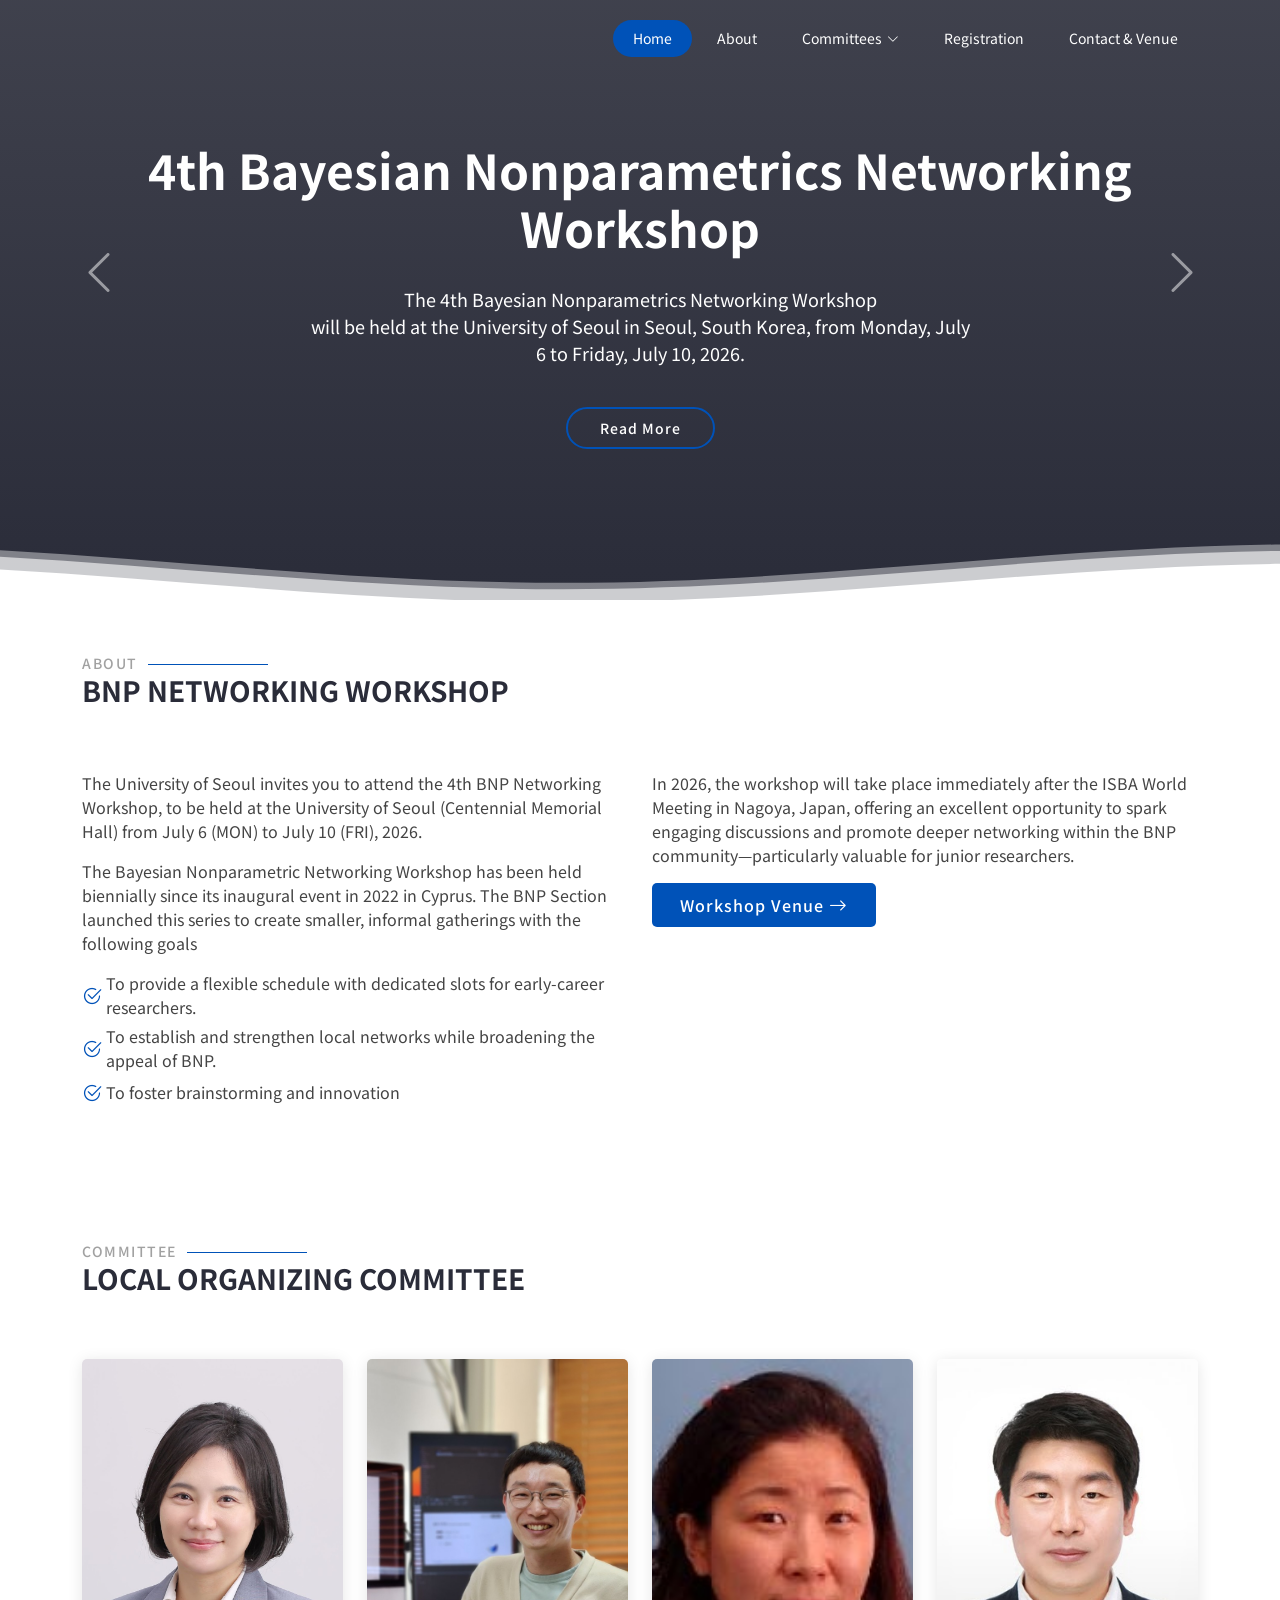
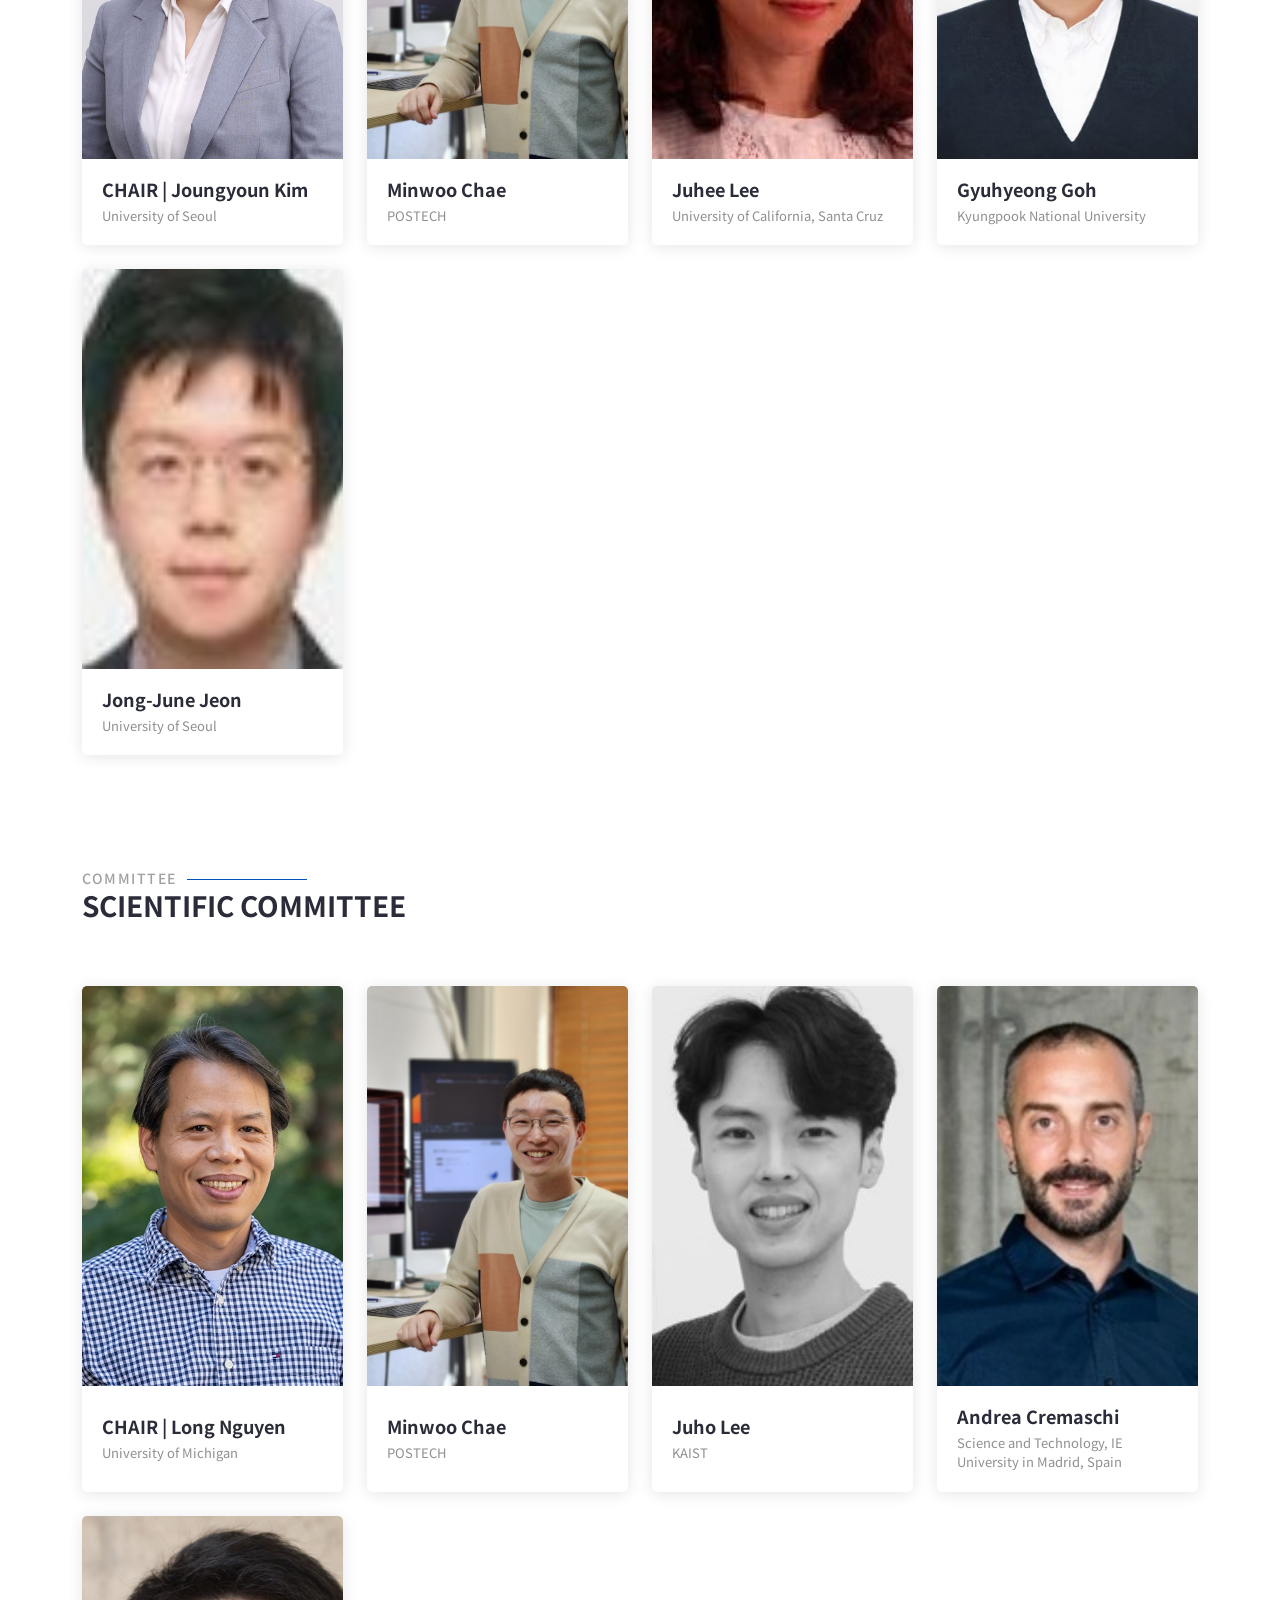
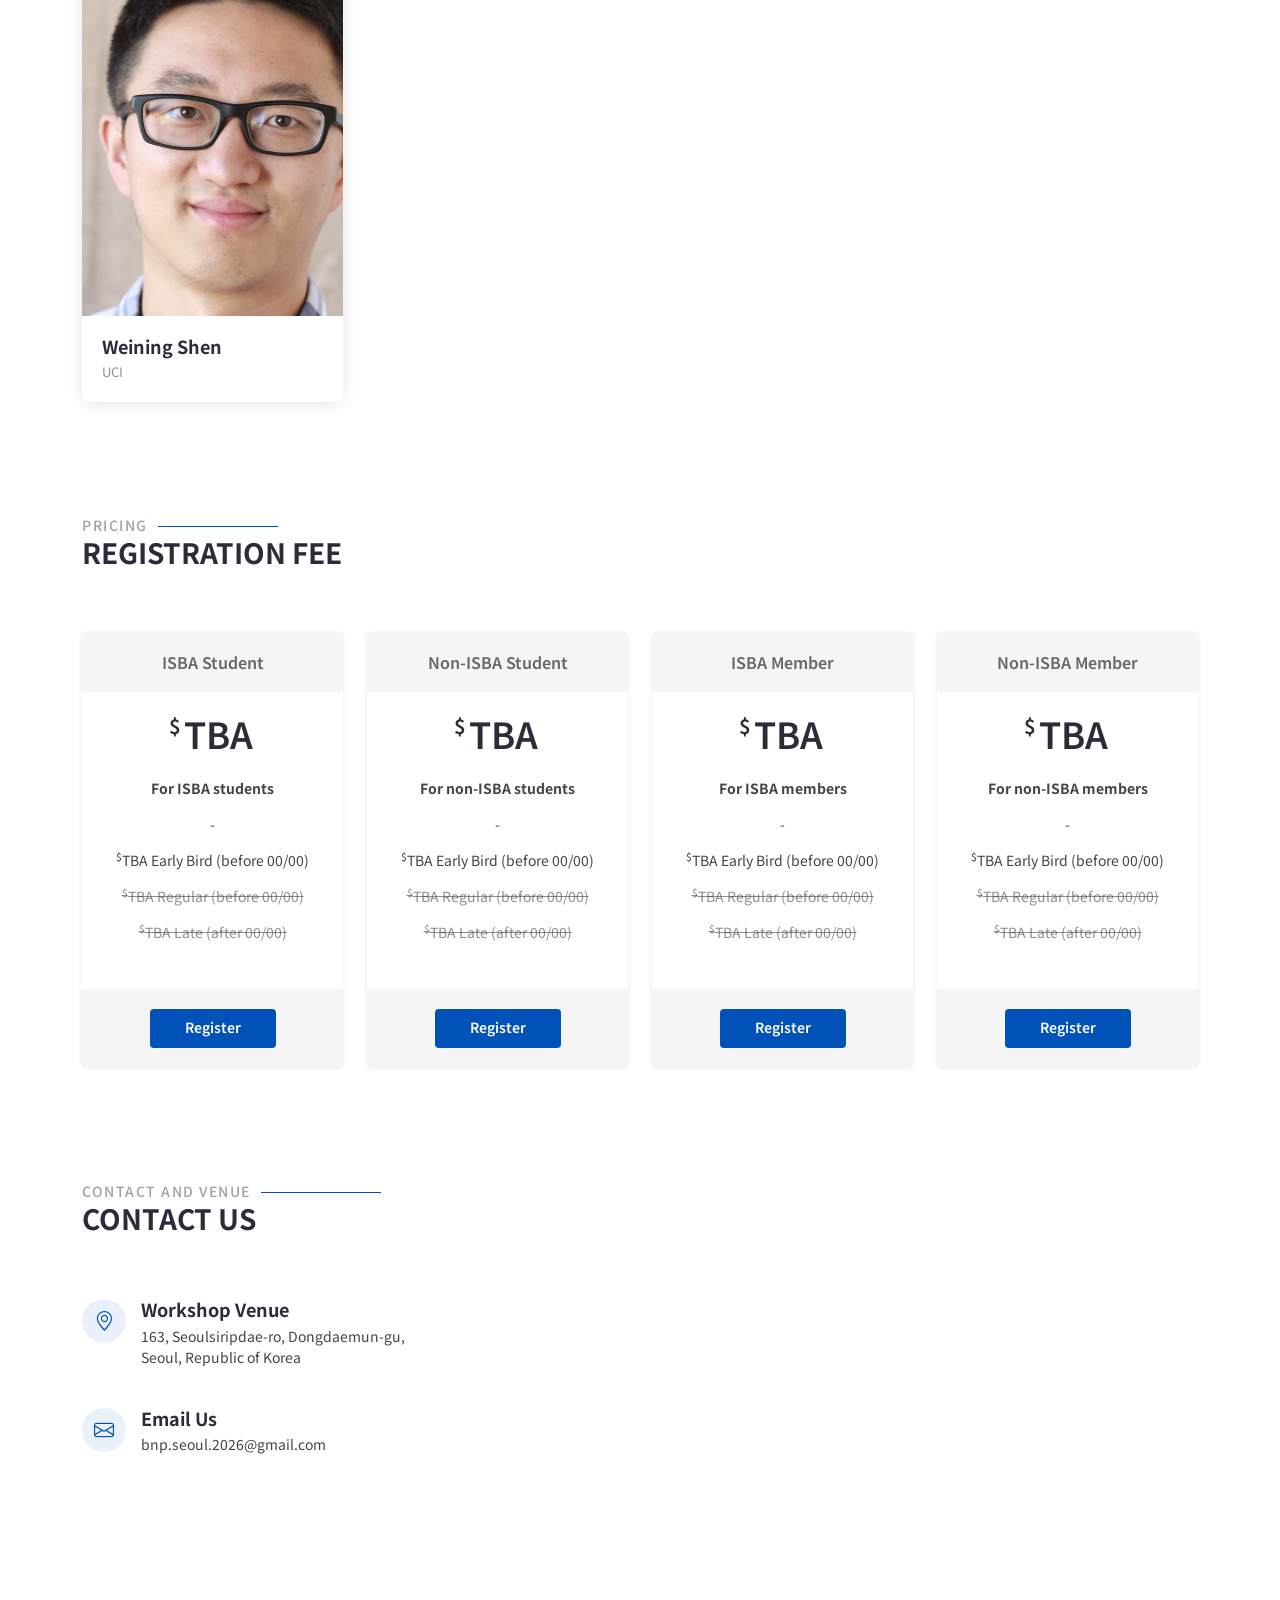
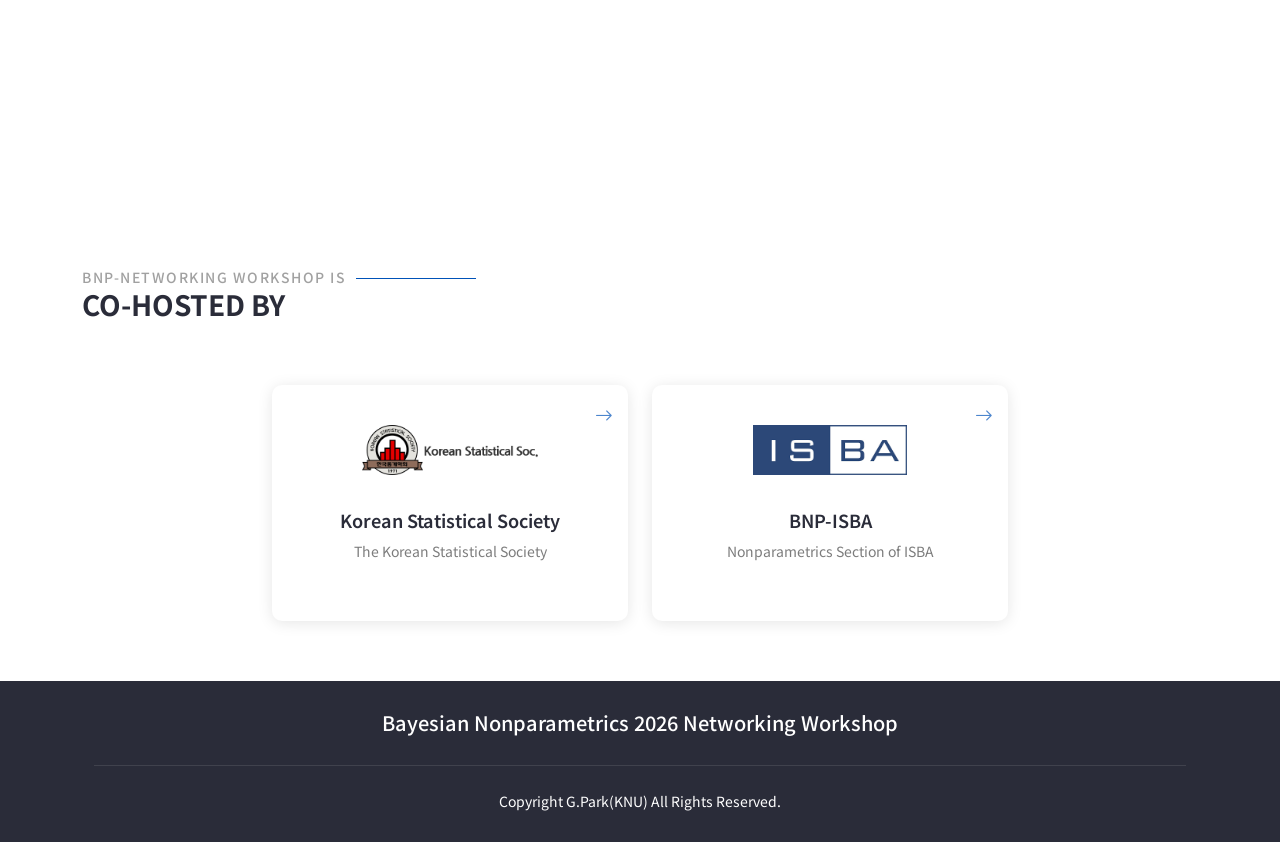
==== commit a220a115: "Footer Updated" ====
--- a/index.html
+++ b/index.html
@@ -488,7 +488,6 @@
   <footer id="footer" class="footer dark-background">
     <div class="container">
       <h5 class="sitename">Bayesian Nonparametrics 2026 Networking Workshop</h5>
-      <span>Co-hosted by <a href="https://eng.kss.or.kr">KSS</a> and <a href="https://bnp-isba.github.io">BNP-ISBA</a></span>
       <p></p>
       <div class="container">
         <div class="copyright">
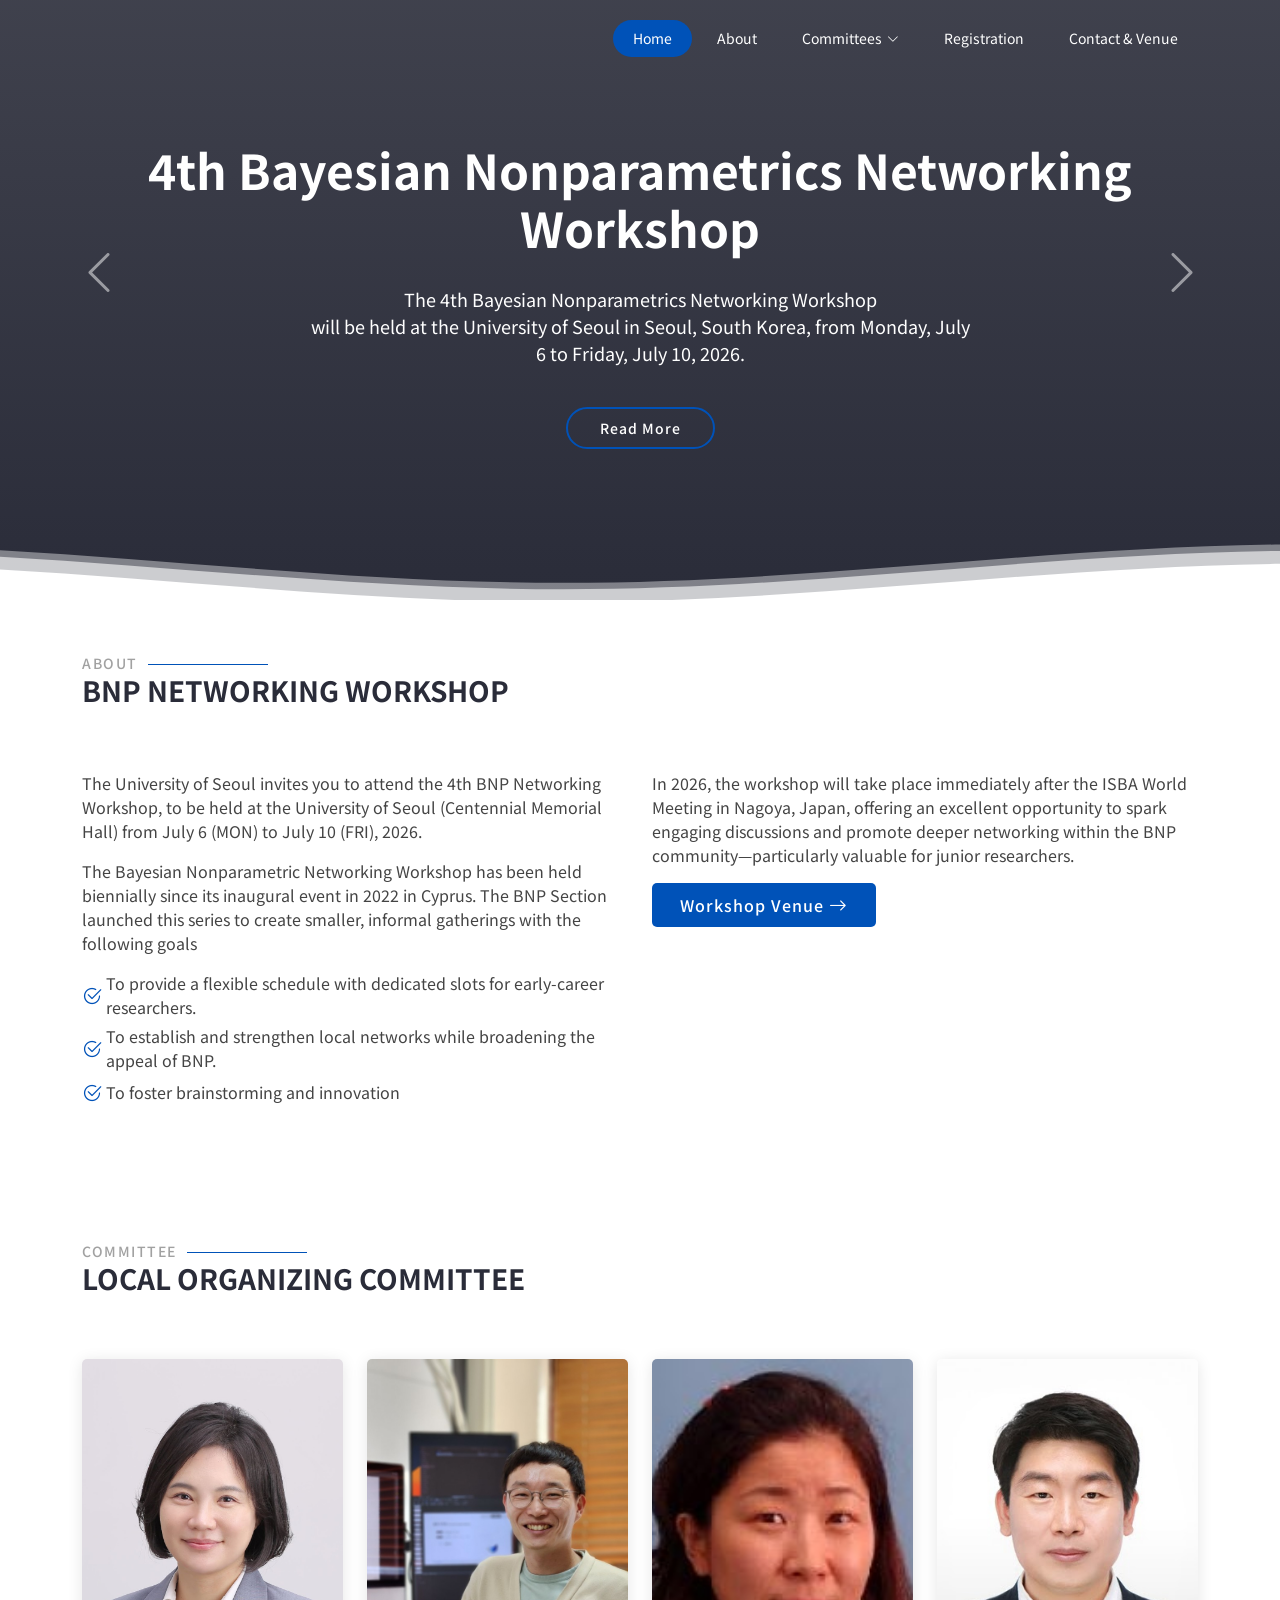
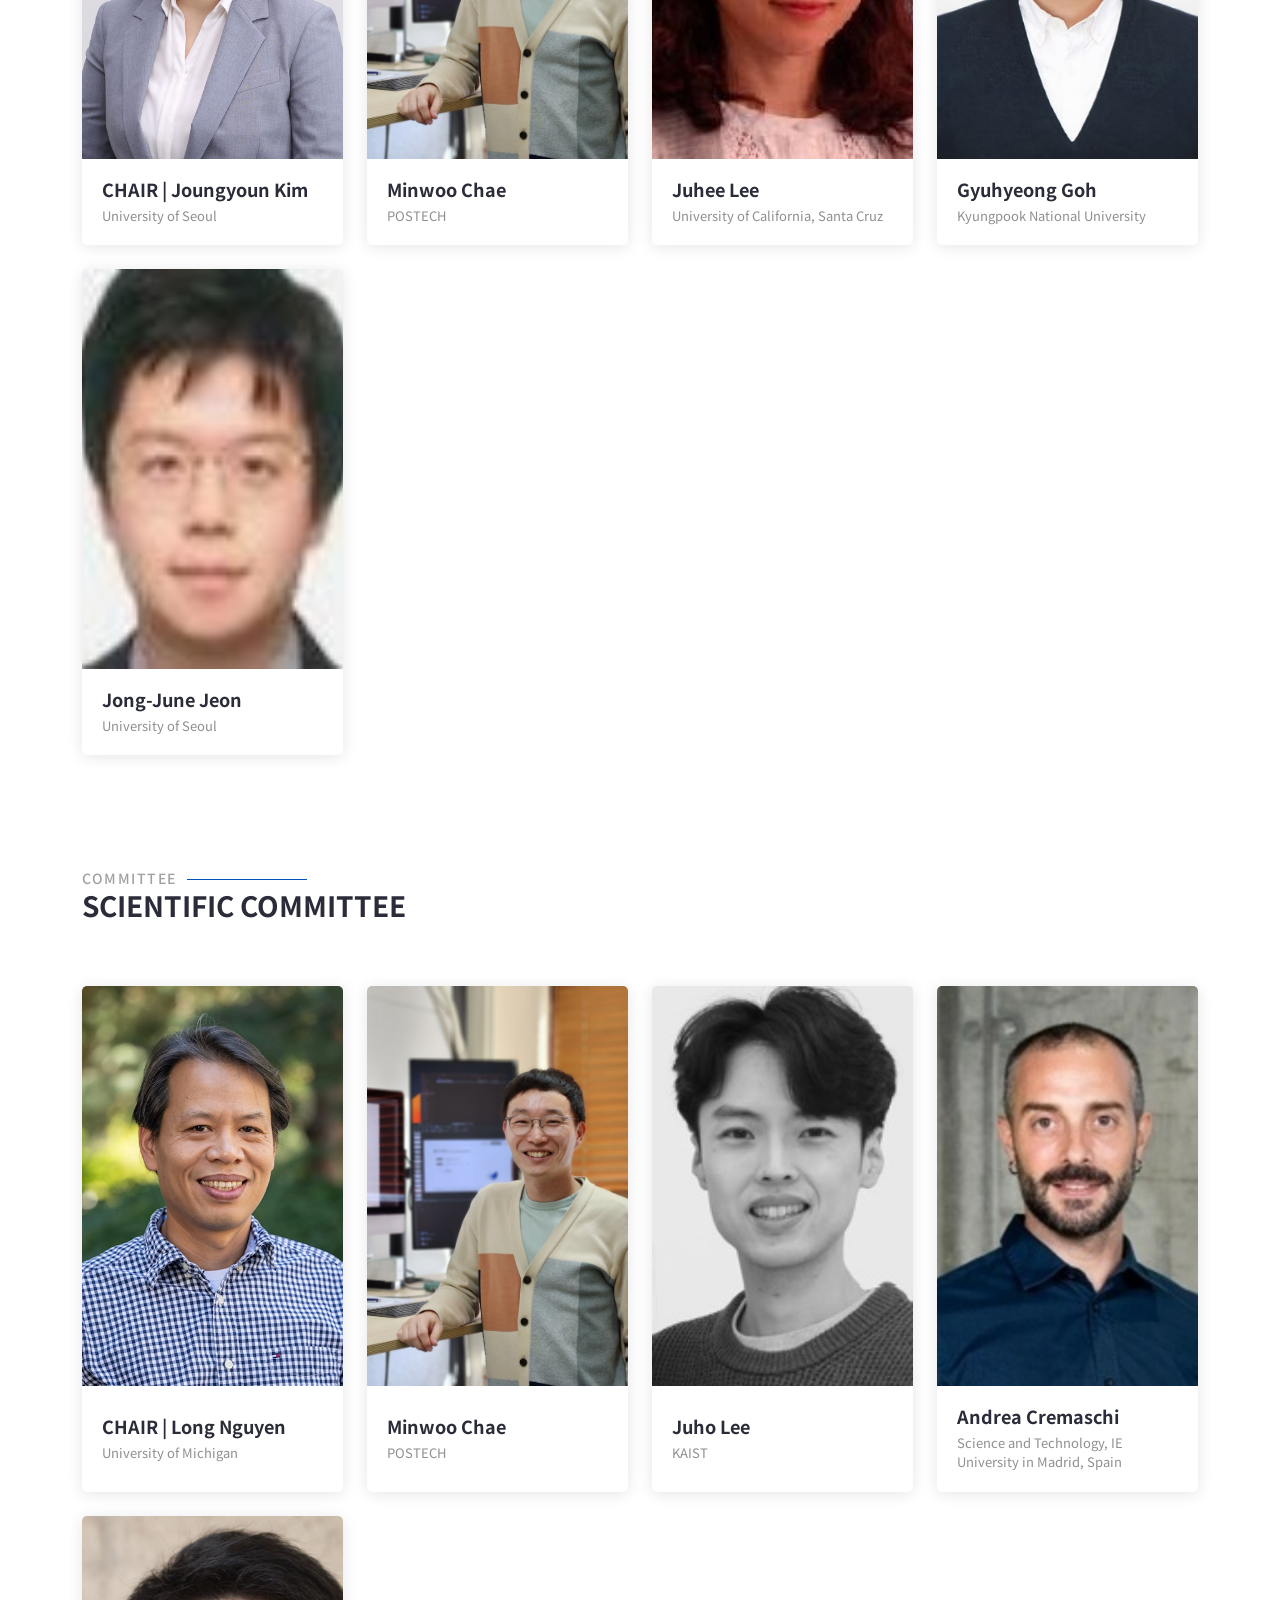
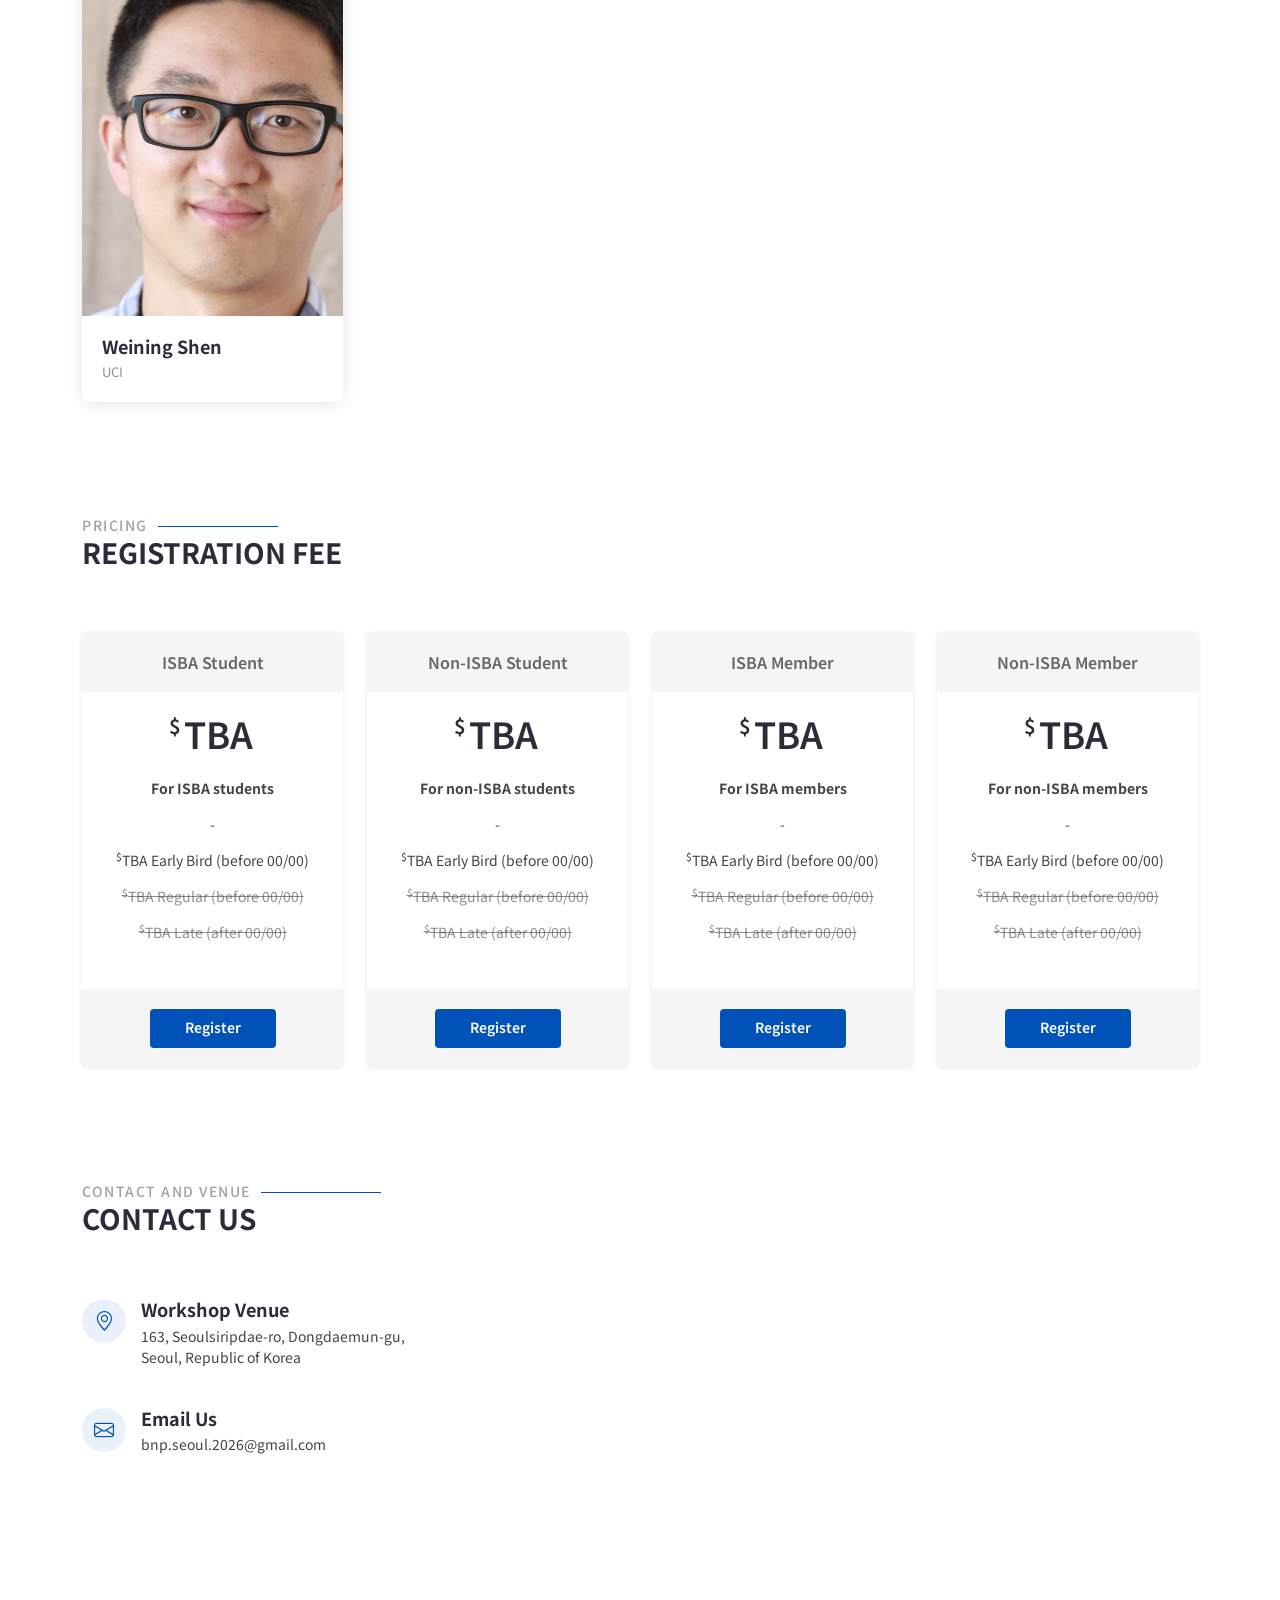
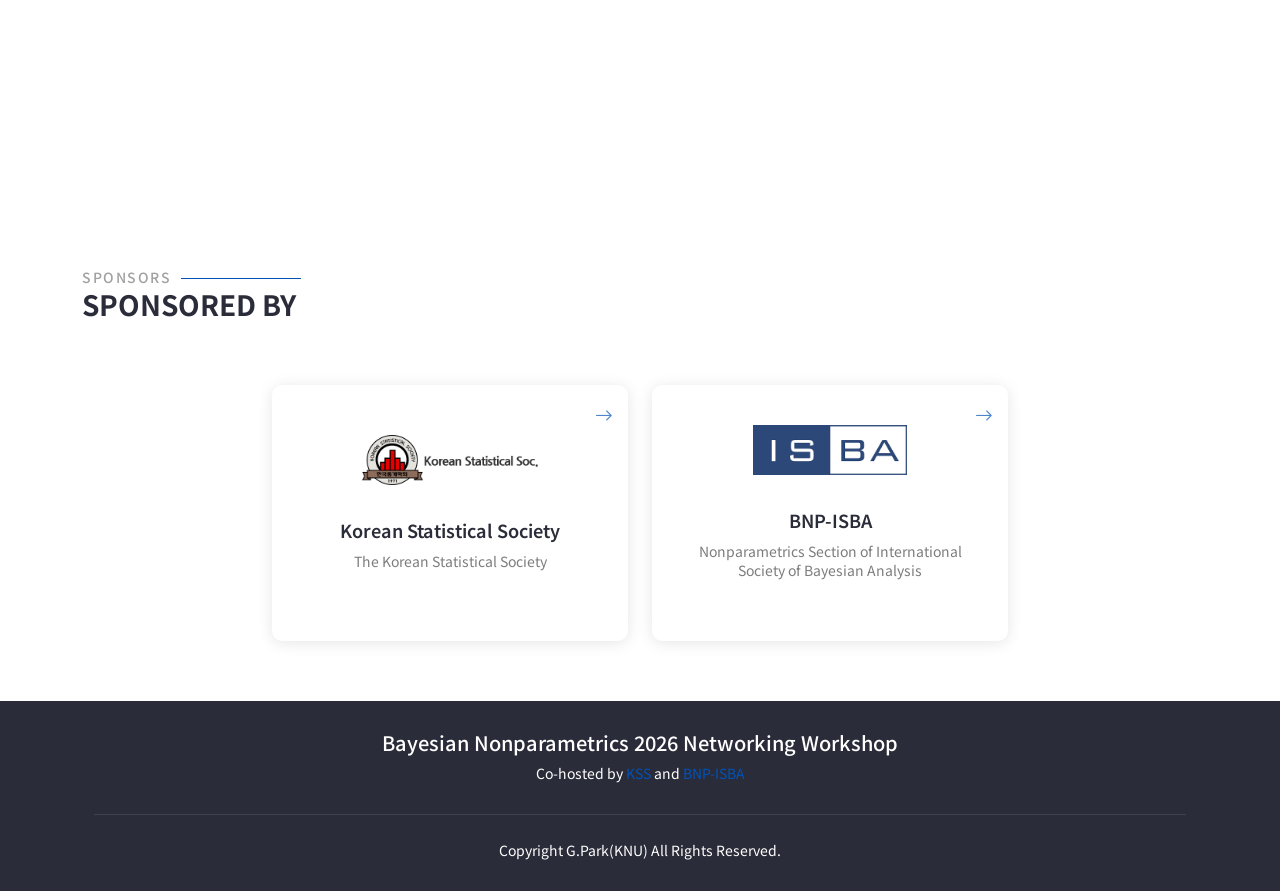
==== commit 3bc77ca9: "Cover Image Changed" ====
--- a/index.html
+++ b/index.html
@@ -12,6 +12,11 @@
   <link rel="apple-touch-icon" href="/assets/img/apple-touch-icon.png">
   <link rel="icon" href="/assets/img/favicon.png">
   <link href="/assets/img/favicon.png" rel="icon">
+
+  <meta name="twitter:image" content="/assets/img/cover_main.png">
+  <meta property="og:site_name" content="4th BNP Networking Workshop">
+  <meta property="og:image" content="/assets/img/cover_main.png">
+  <meta property="og:url" content="https://eacisba2025.knu.ac.kr">
 
   <!-- Fonts -->
   <link rel="preconnect" href="https://fonts.googleapis.com">
@@ -432,8 +437,8 @@
 
       <!-- Section Title -->
       <div class="container section-title" data-aos="fade-up">
-        <h2>BNP-Networking Workshop is</h2>
-        <p>Co-hosted by</p>
+        <h2>Sponsors</h2>
+        <p>Sponsored by</p>
       </div><!-- End Section Title -->
 
       <div class="container">
@@ -455,7 +460,7 @@
             <div class="sponsor-item">
               <img src="assets/img/sponsors/bnp-isba-logo.png" alt="BNP-ISBA" class="sponsor-logo">
               <h4>BNP-ISBA</h4>
-              <p>Nonparametrics Section of ISBA</p>
+              <p>Nonparametrics Section of International Society of Bayesian Analysis</p>
               <a href="https://bnp-isba.github.io" target="_blank" class="sponsor-link">
                 <i class="bi bi-arrow-right"></i>
               </a>
@@ -488,6 +493,7 @@
   <footer id="footer" class="footer dark-background">
     <div class="container">
       <h5 class="sitename">Bayesian Nonparametrics 2026 Networking Workshop</h5>
+      <span>Co-hosted by <a href="https://eng.kss.or.kr">KSS</a> and <a href="https://bnp-isba.github.io">BNP-ISBA</a></span>
       <p></p>
       <div class="container">
         <div class="copyright">
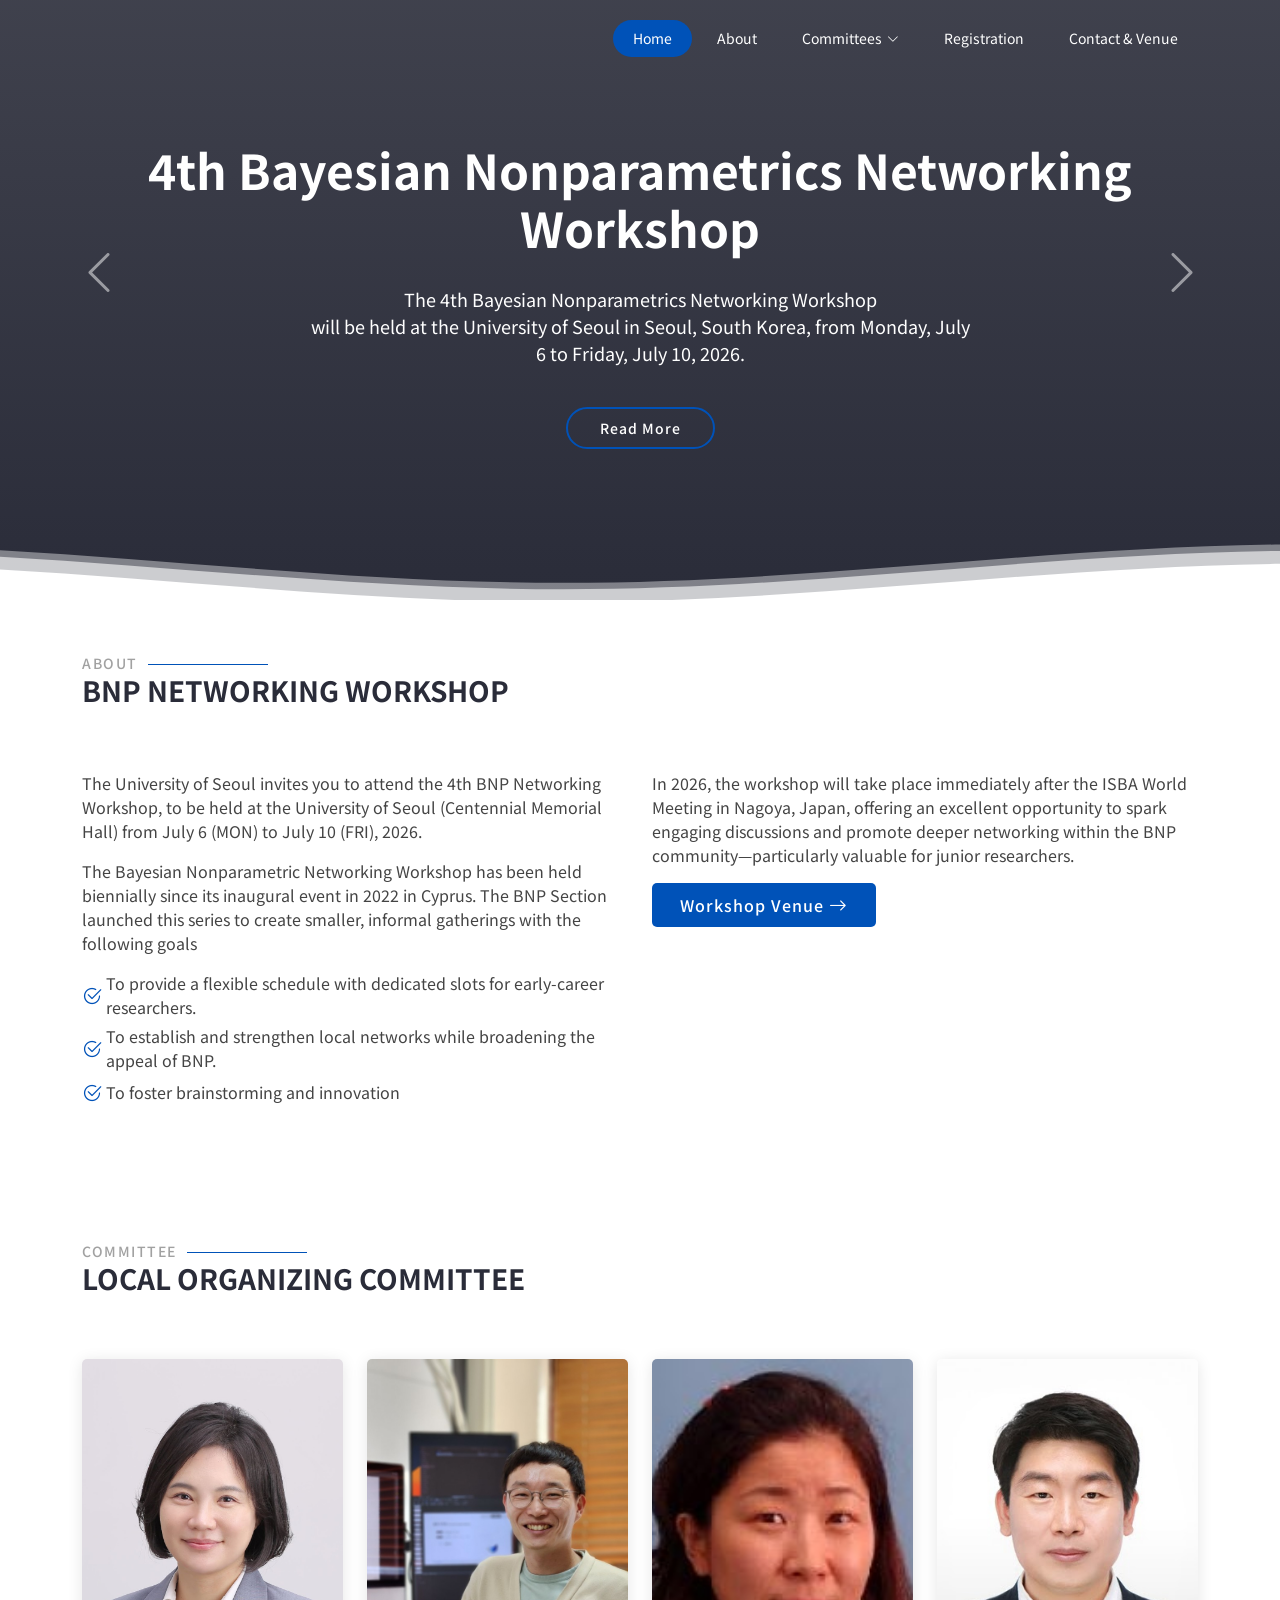
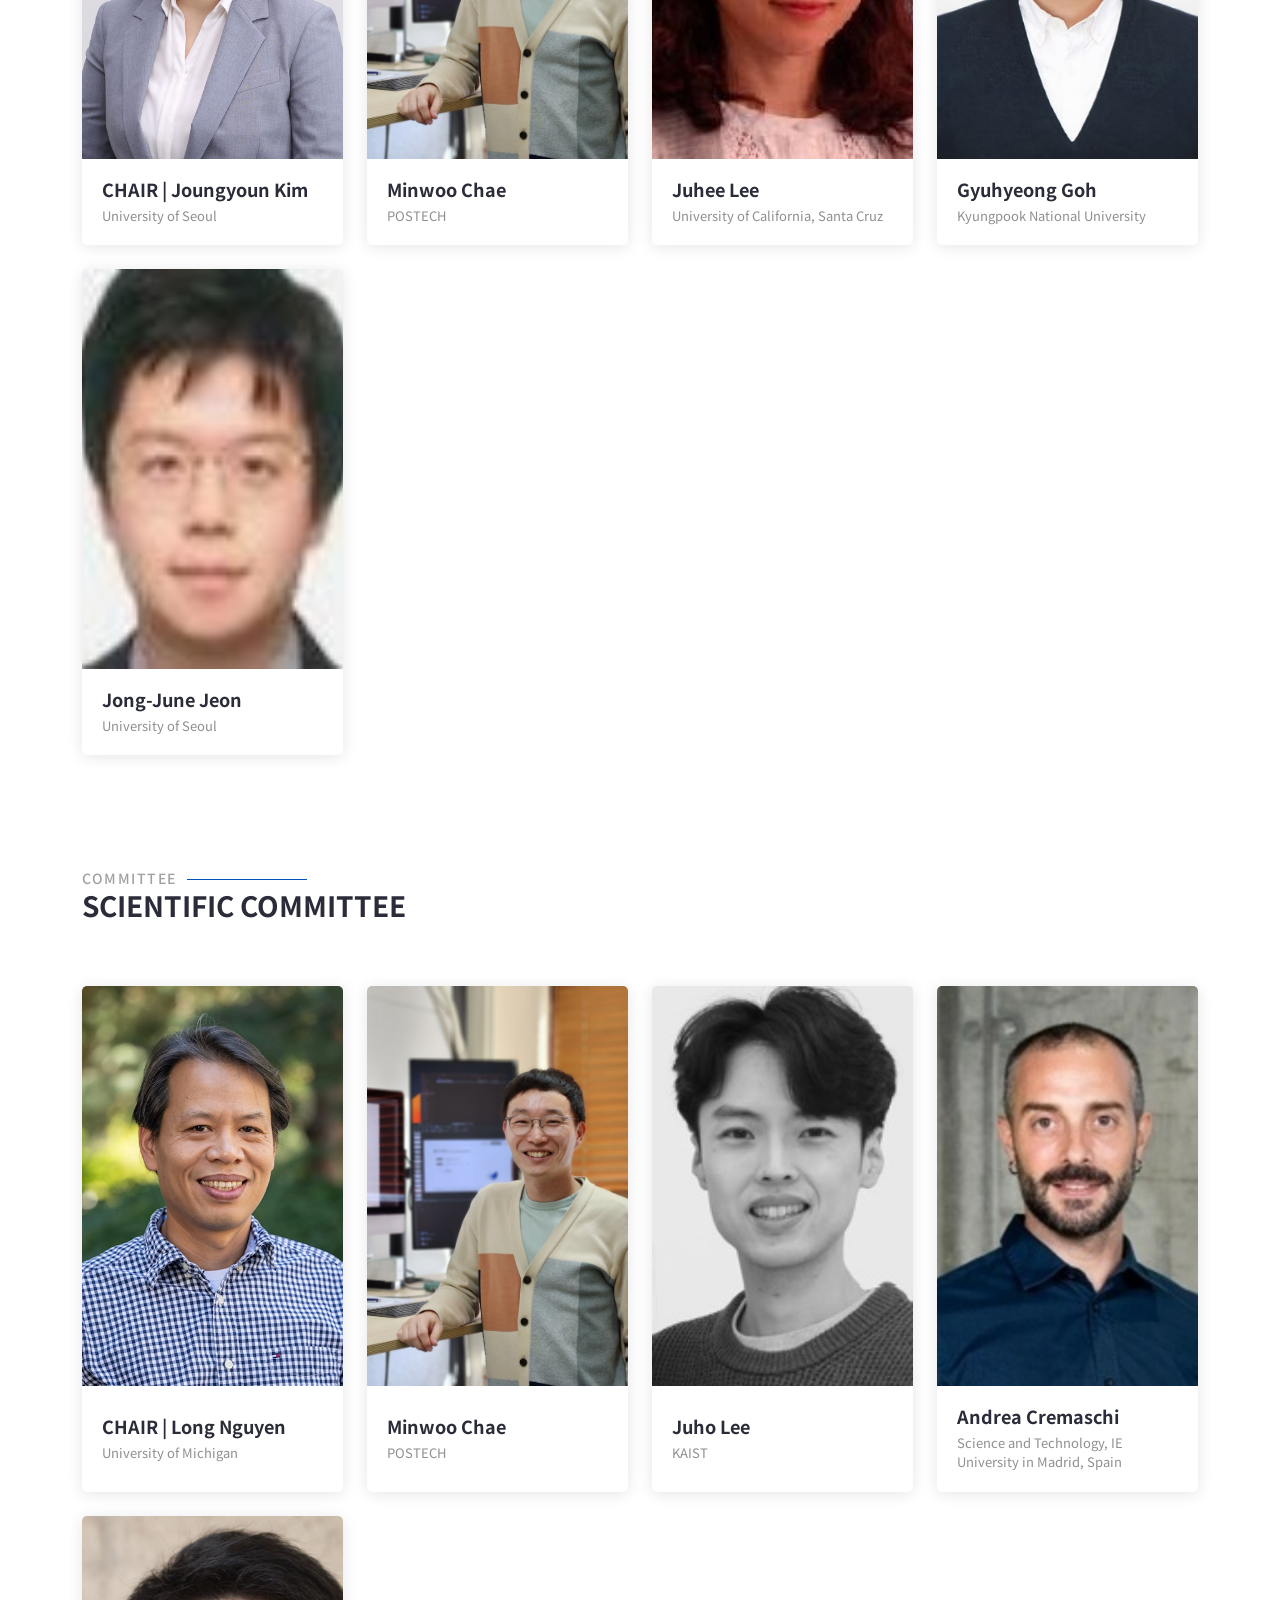
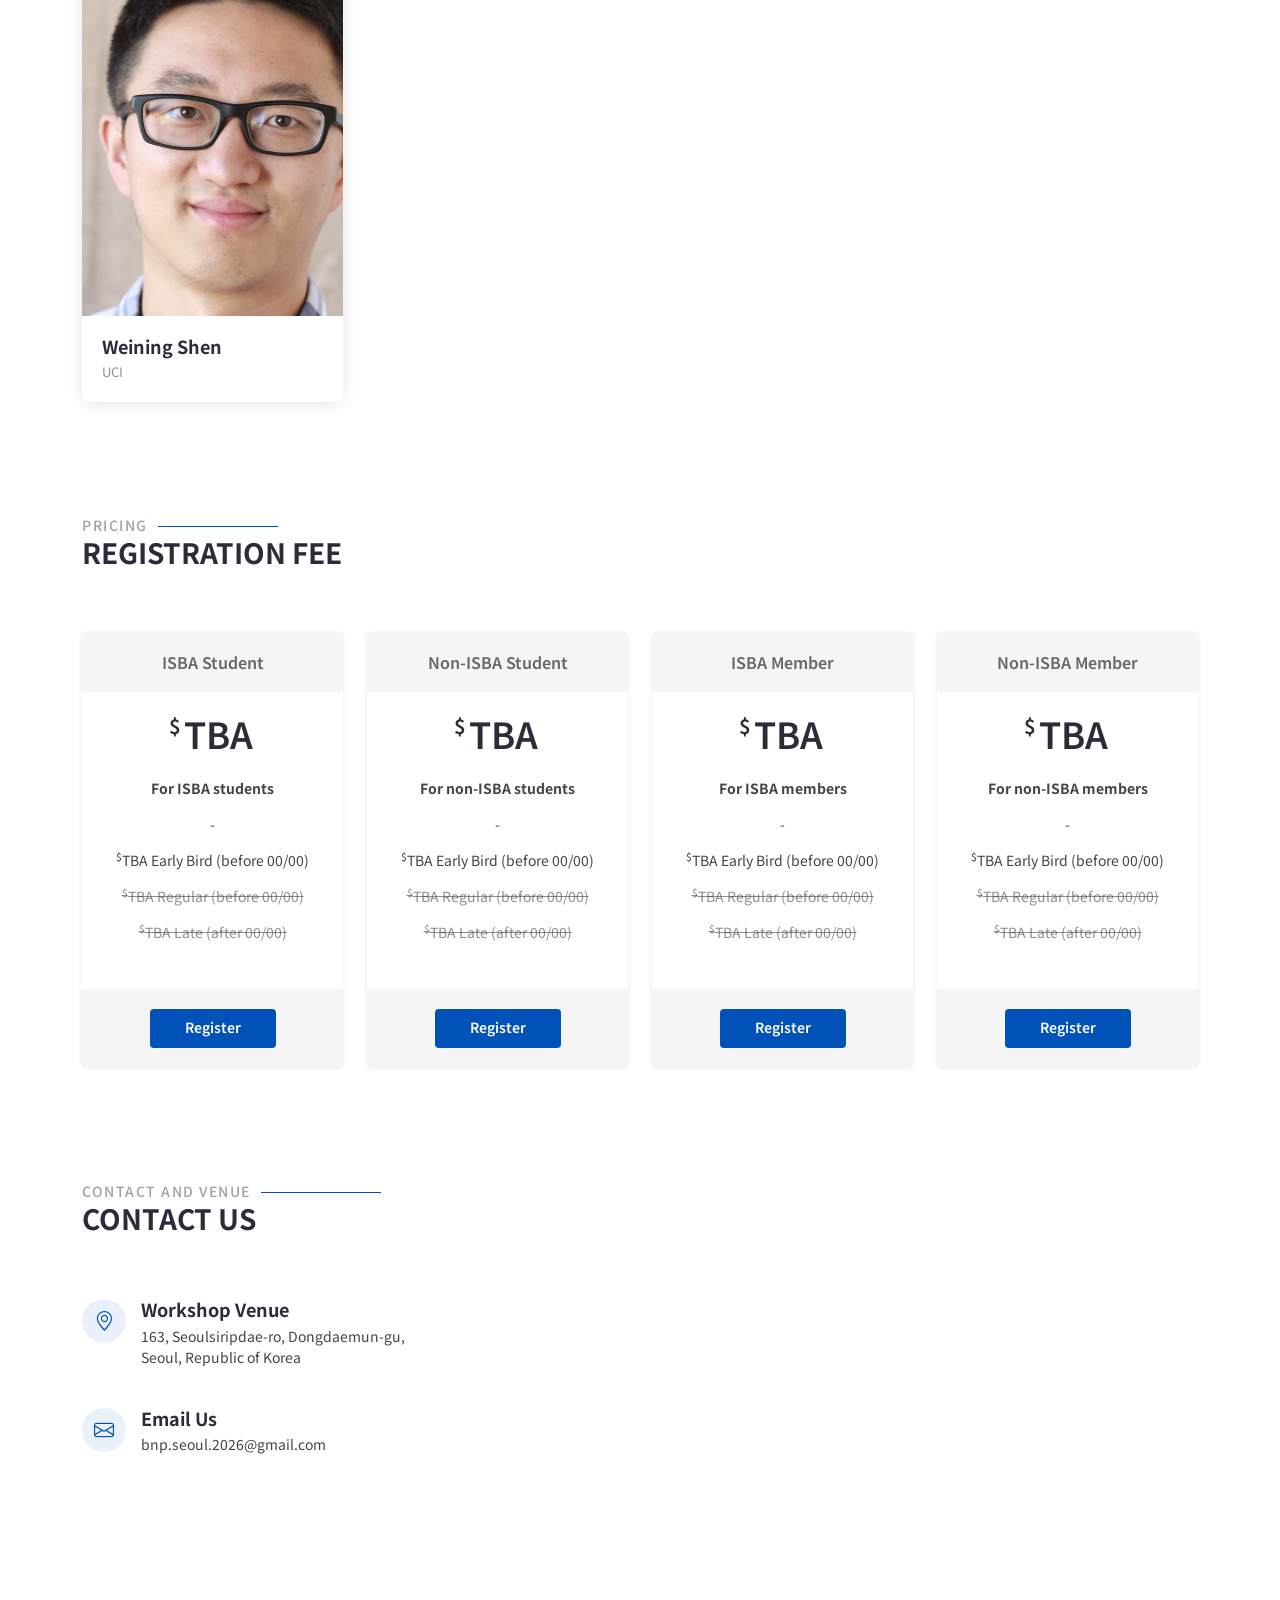
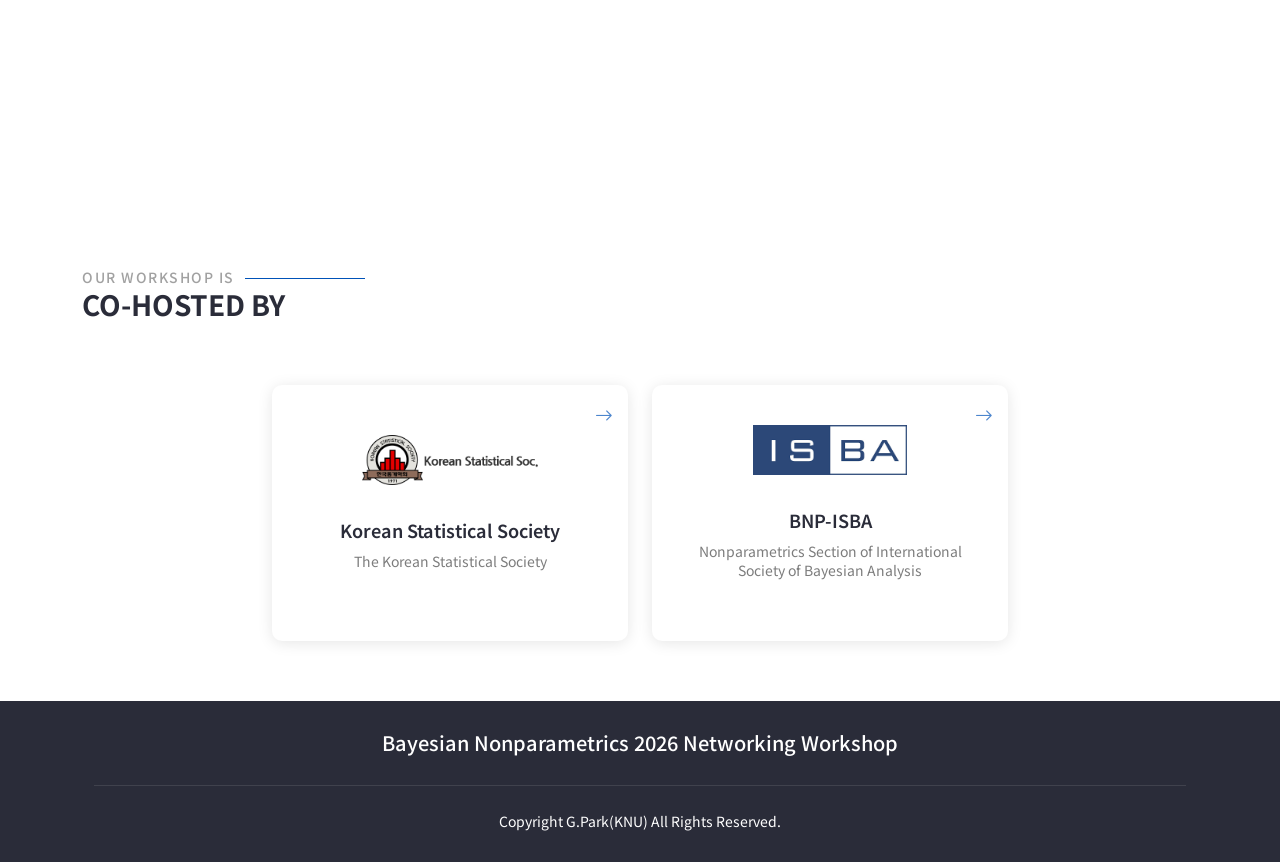
==== commit 6bb7317f: "Updated Contents" ====
--- a/index.html
+++ b/index.html
@@ -5,18 +5,27 @@
   <meta charset="utf-8">
   <meta content="width=device-width, initial-scale=1.0" name="viewport">
   <title>BNP 2026 Networking Workshop</title>
-  <meta name="description" content="">
-  <meta name="keywords" content="">
 
   <!-- Favicons -->
+  <link rel="shortcut icon" type="image" href="/assets/img/favicon.png">
   <link rel="apple-touch-icon" href="/assets/img/apple-touch-icon.png">
   <link rel="icon" href="/assets/img/favicon.png">
   <link href="/assets/img/favicon.png" rel="icon">
 
+  <meta content="BNP 2026-4th Bayesian Nonparametrics Networking Workshop" name="description">
+  <meta name="author" content="Gyeongmin Park">
+  <meta property="og:description" content="BNP 2026-4th Bayesian Nonparametrics Networking Workshop">
+  <meta property="og:locale" content="en_US">
+  <meta property="og:title" content="BNP Networking 2026">
+  <meta name="og:image:alt" content="BNP Networking 2026">
+  <meta property="og:type" content="website">
+  <meta name="twitter:card" content="summary">
+  <meta name="twitter:title" content="BNP Networking 2026">
+  <meta name="twitter:description" content="BNP 2026-4th Bayesian Nonparametrics Networking Workshop">
   <meta name="twitter:image" content="/assets/img/cover_main.png">
   <meta property="og:site_name" content="4th BNP Networking Workshop">
   <meta property="og:image" content="/assets/img/cover_main.png">
-  <meta property="og:url" content="https://eacisba2025.knu.ac.kr">
+  <meta property="og:url" content="https://bnpnetworking2026.github.io">
 
   <!-- Fonts -->
   <link rel="preconnect" href="https://fonts.googleapis.com">
@@ -437,8 +446,8 @@
 
       <!-- Section Title -->
       <div class="container section-title" data-aos="fade-up">
-        <h2>Sponsors</h2>
-        <p>Sponsored by</p>
+        <h2>Our Workshop is</h2>
+        <p>Co-hosted by</p>
       </div><!-- End Section Title -->
 
       <div class="container">
@@ -493,7 +502,6 @@
   <footer id="footer" class="footer dark-background">
     <div class="container">
       <h5 class="sitename">Bayesian Nonparametrics 2026 Networking Workshop</h5>
-      <span>Co-hosted by <a href="https://eng.kss.or.kr">KSS</a> and <a href="https://bnp-isba.github.io">BNP-ISBA</a></span>
       <p></p>
       <div class="container">
         <div class="copyright">
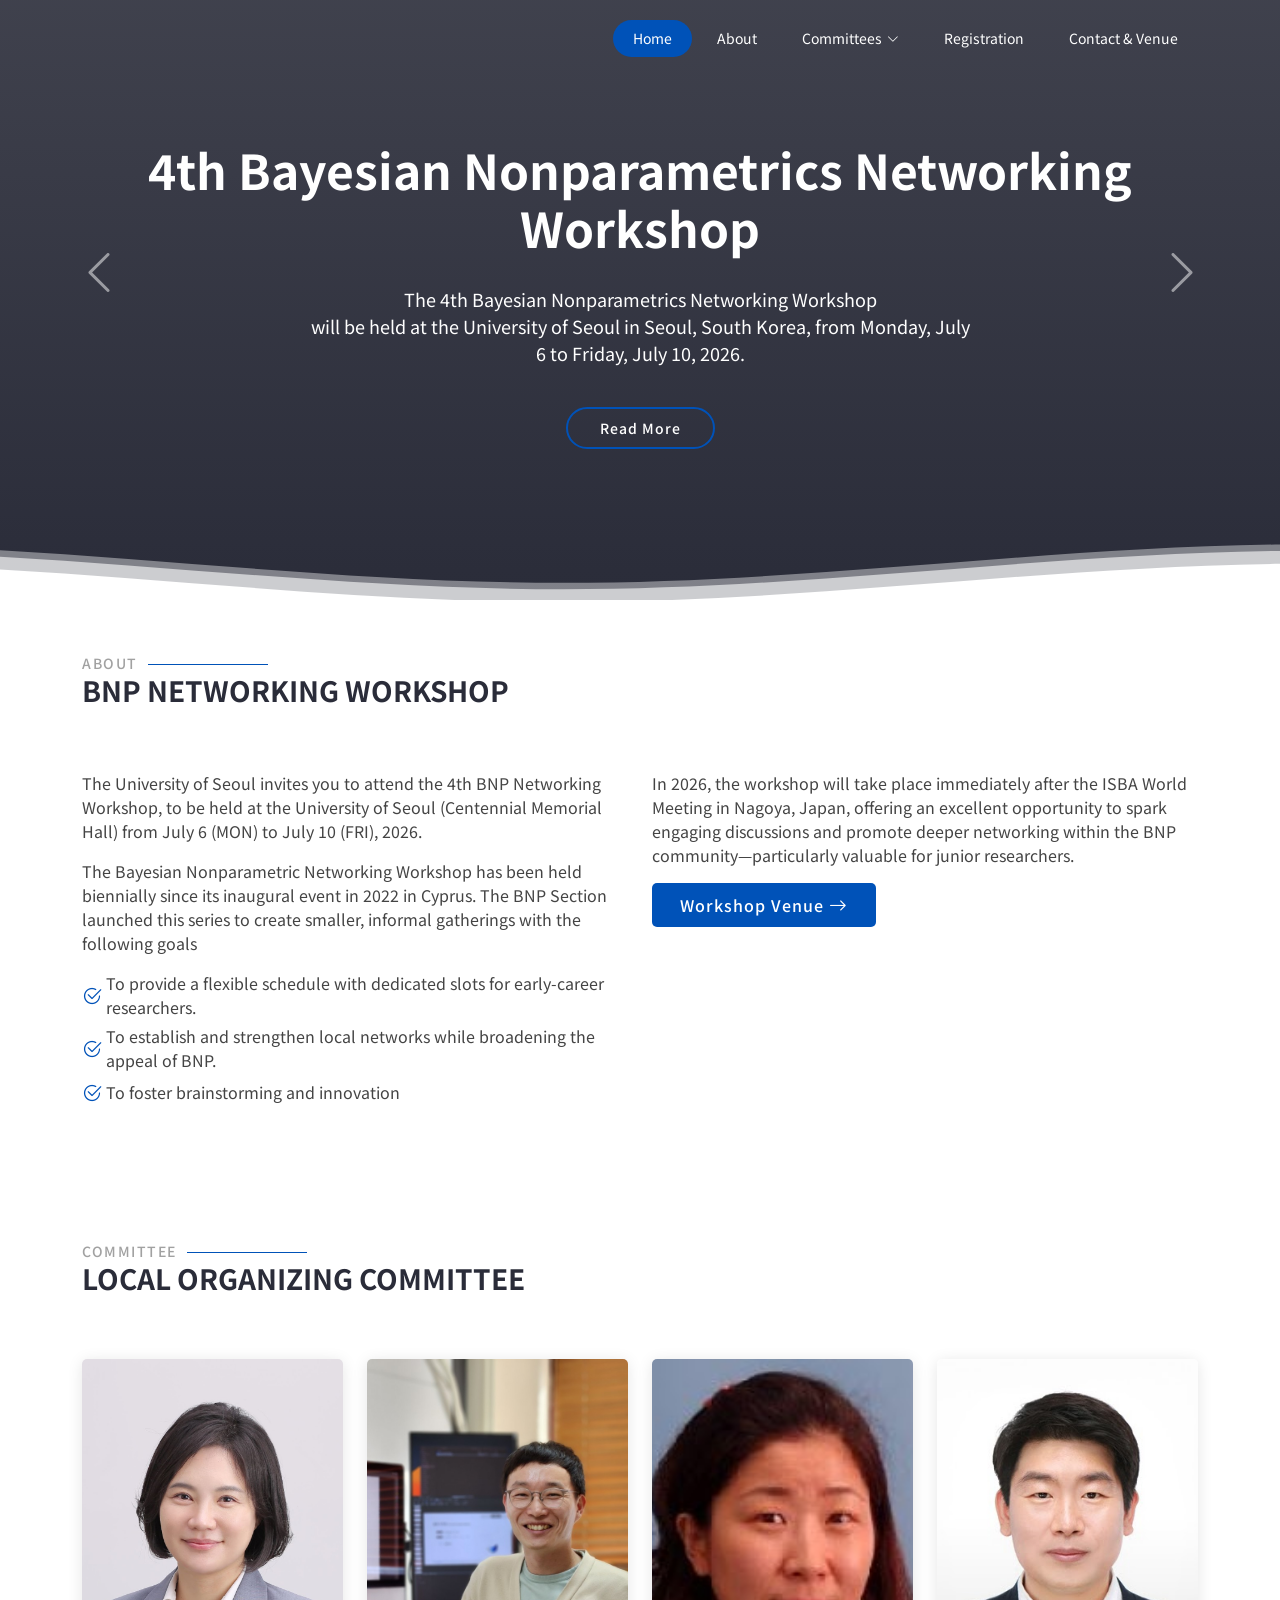
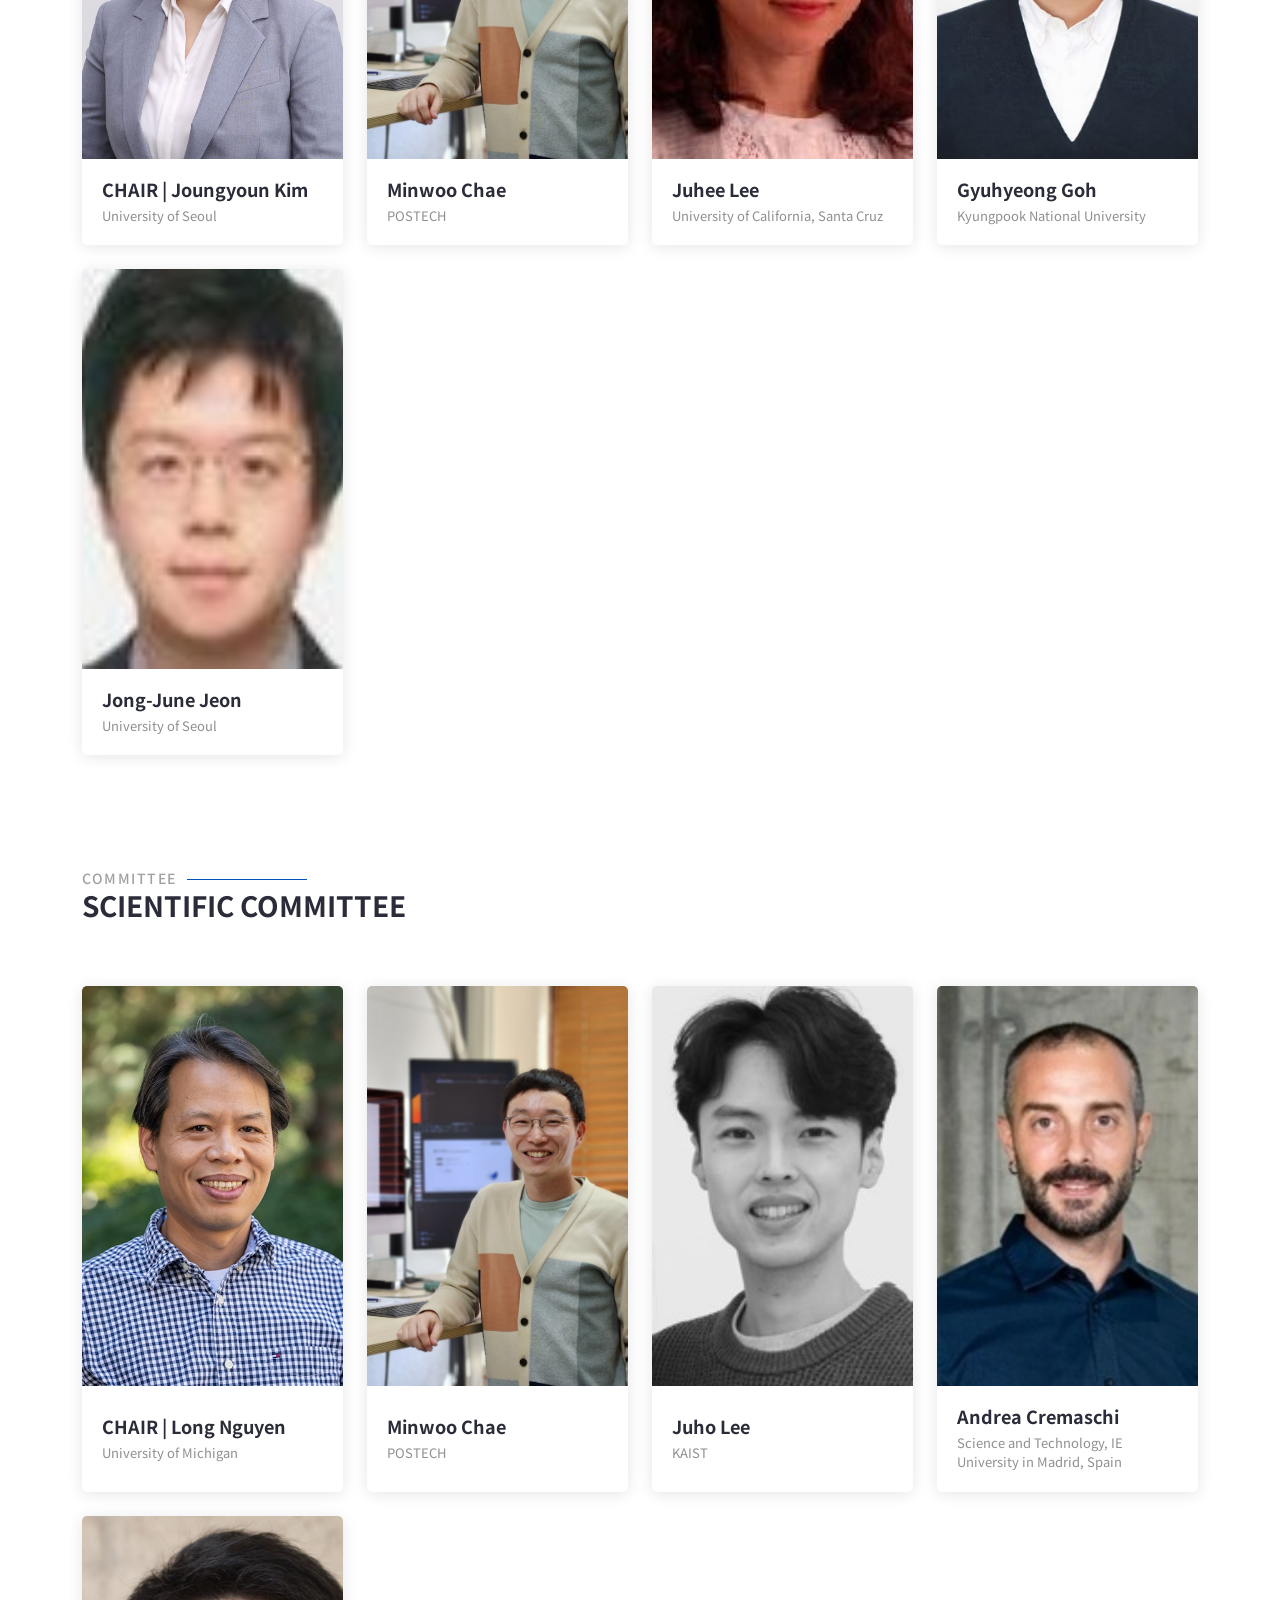
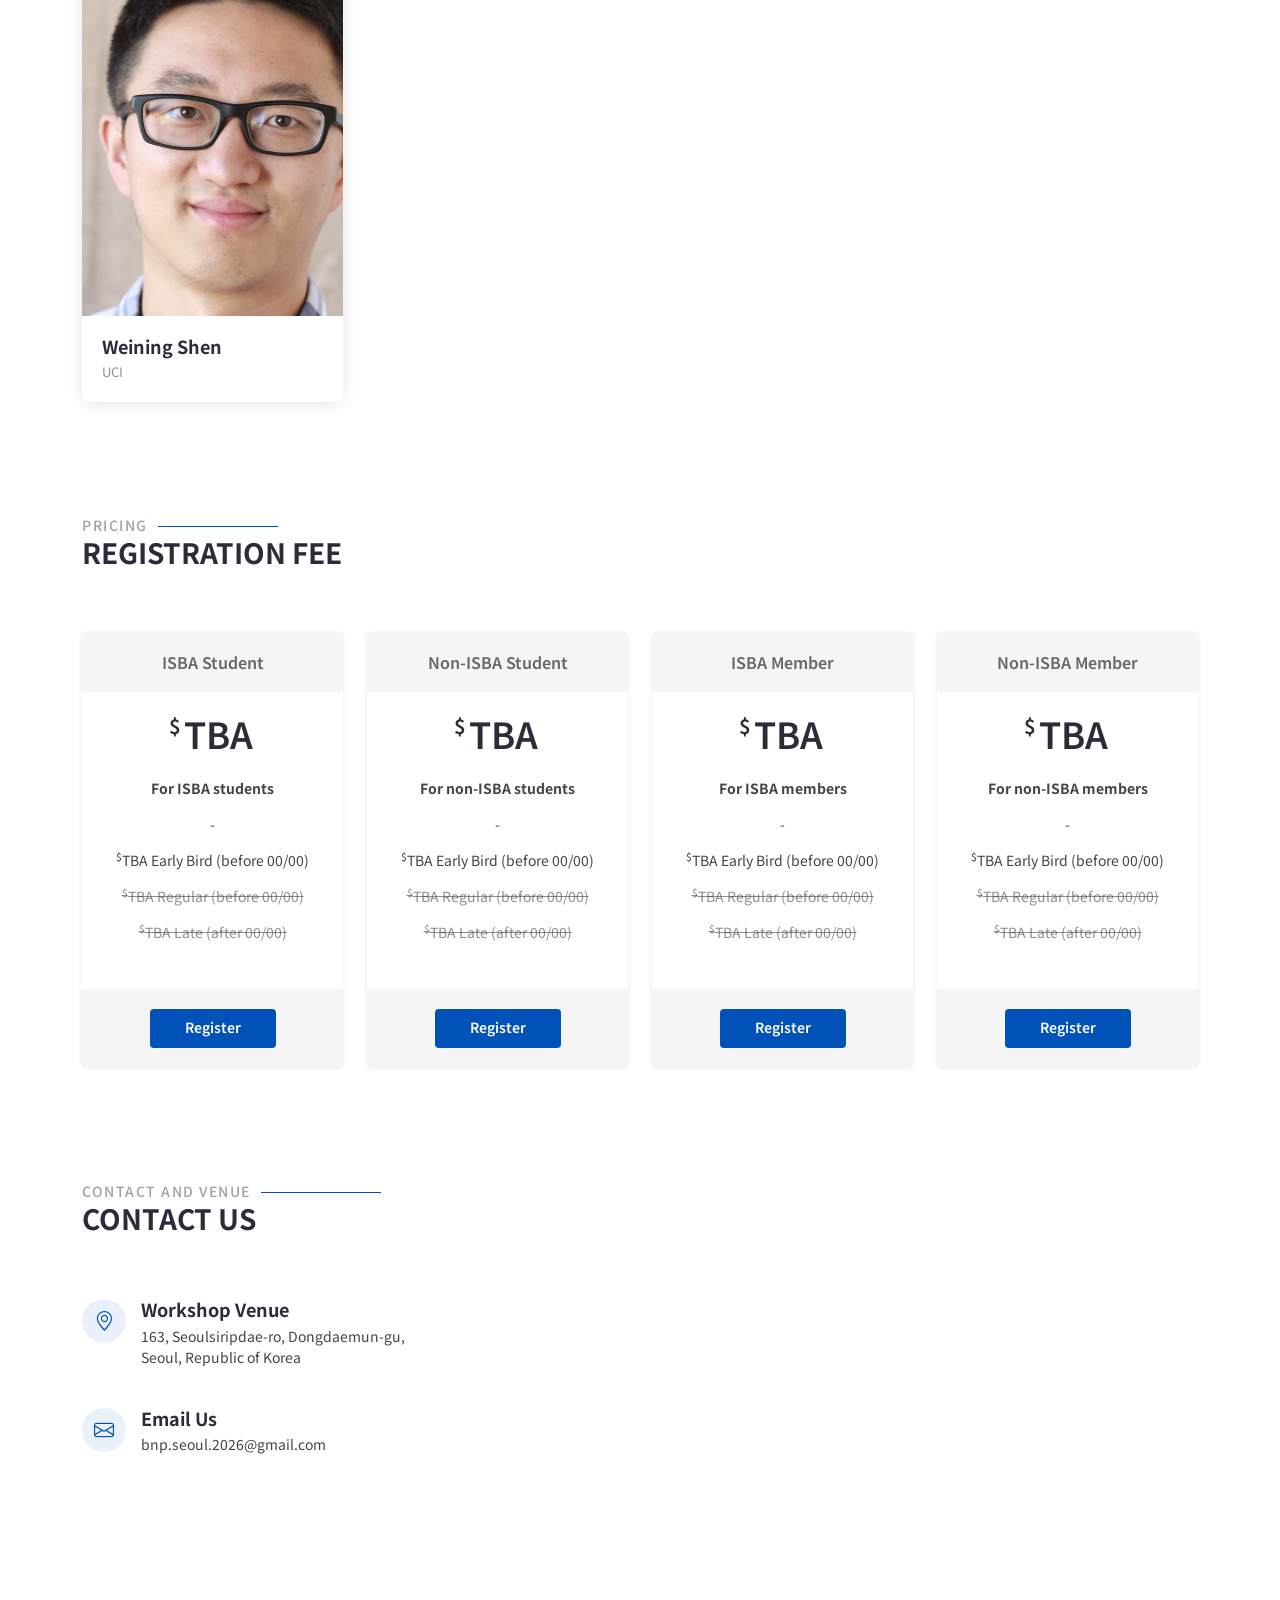
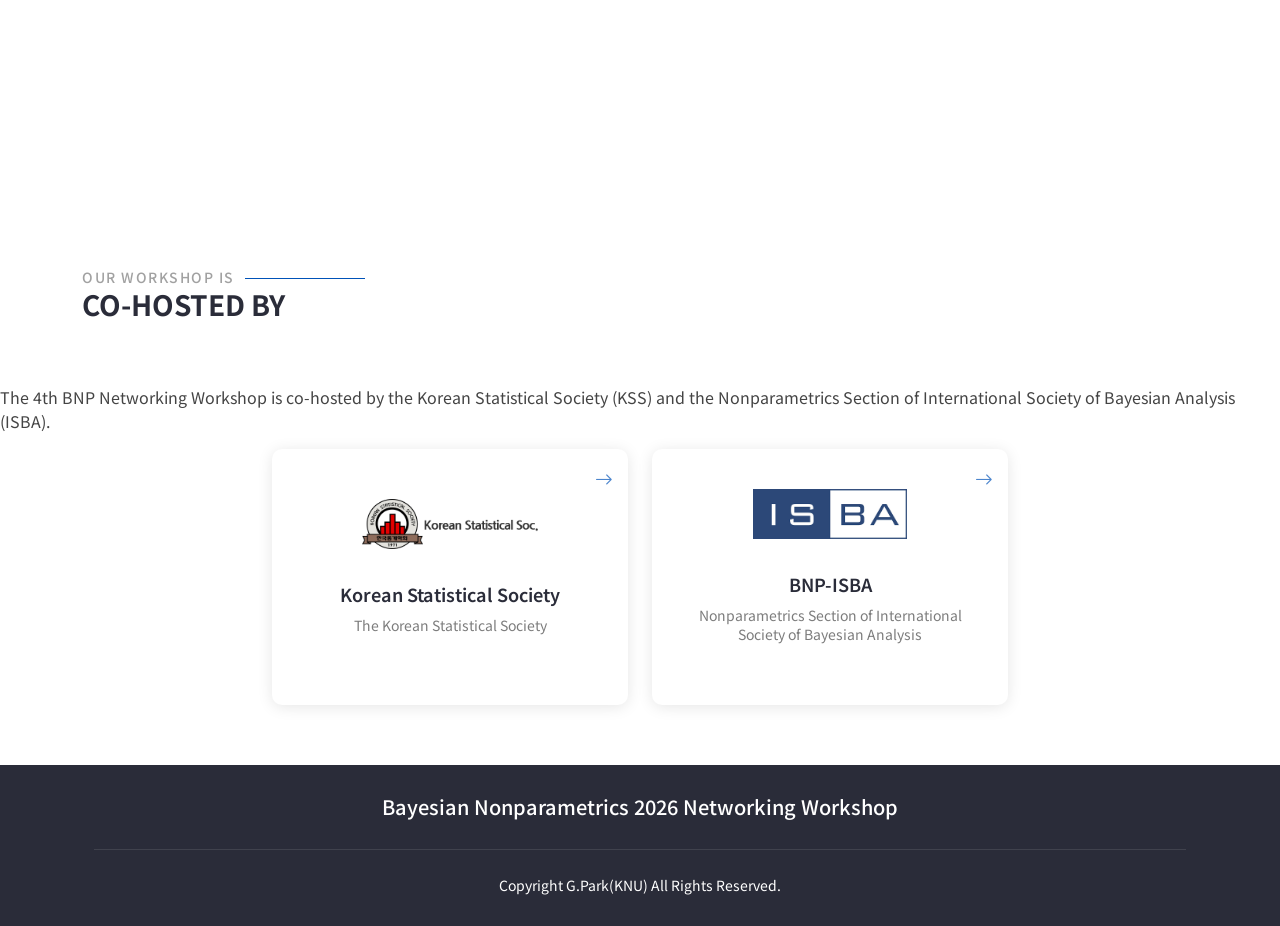
==== commit 4198c221: "Co-hosted Text Updated" ====
--- a/index.html
+++ b/index.html
@@ -450,6 +450,8 @@
         <p>Co-hosted by</p>
       </div><!-- End Section Title -->
 
+      <p>The 4th BNP Networking Workshop is co-hosted by the Korean Statistical Society (KSS) and the Nonparametrics Section of International Society of Bayesian Analysis (ISBA).</p>
+
       <div class="container">
 
         <div class="row gy-4 justify-content-center">
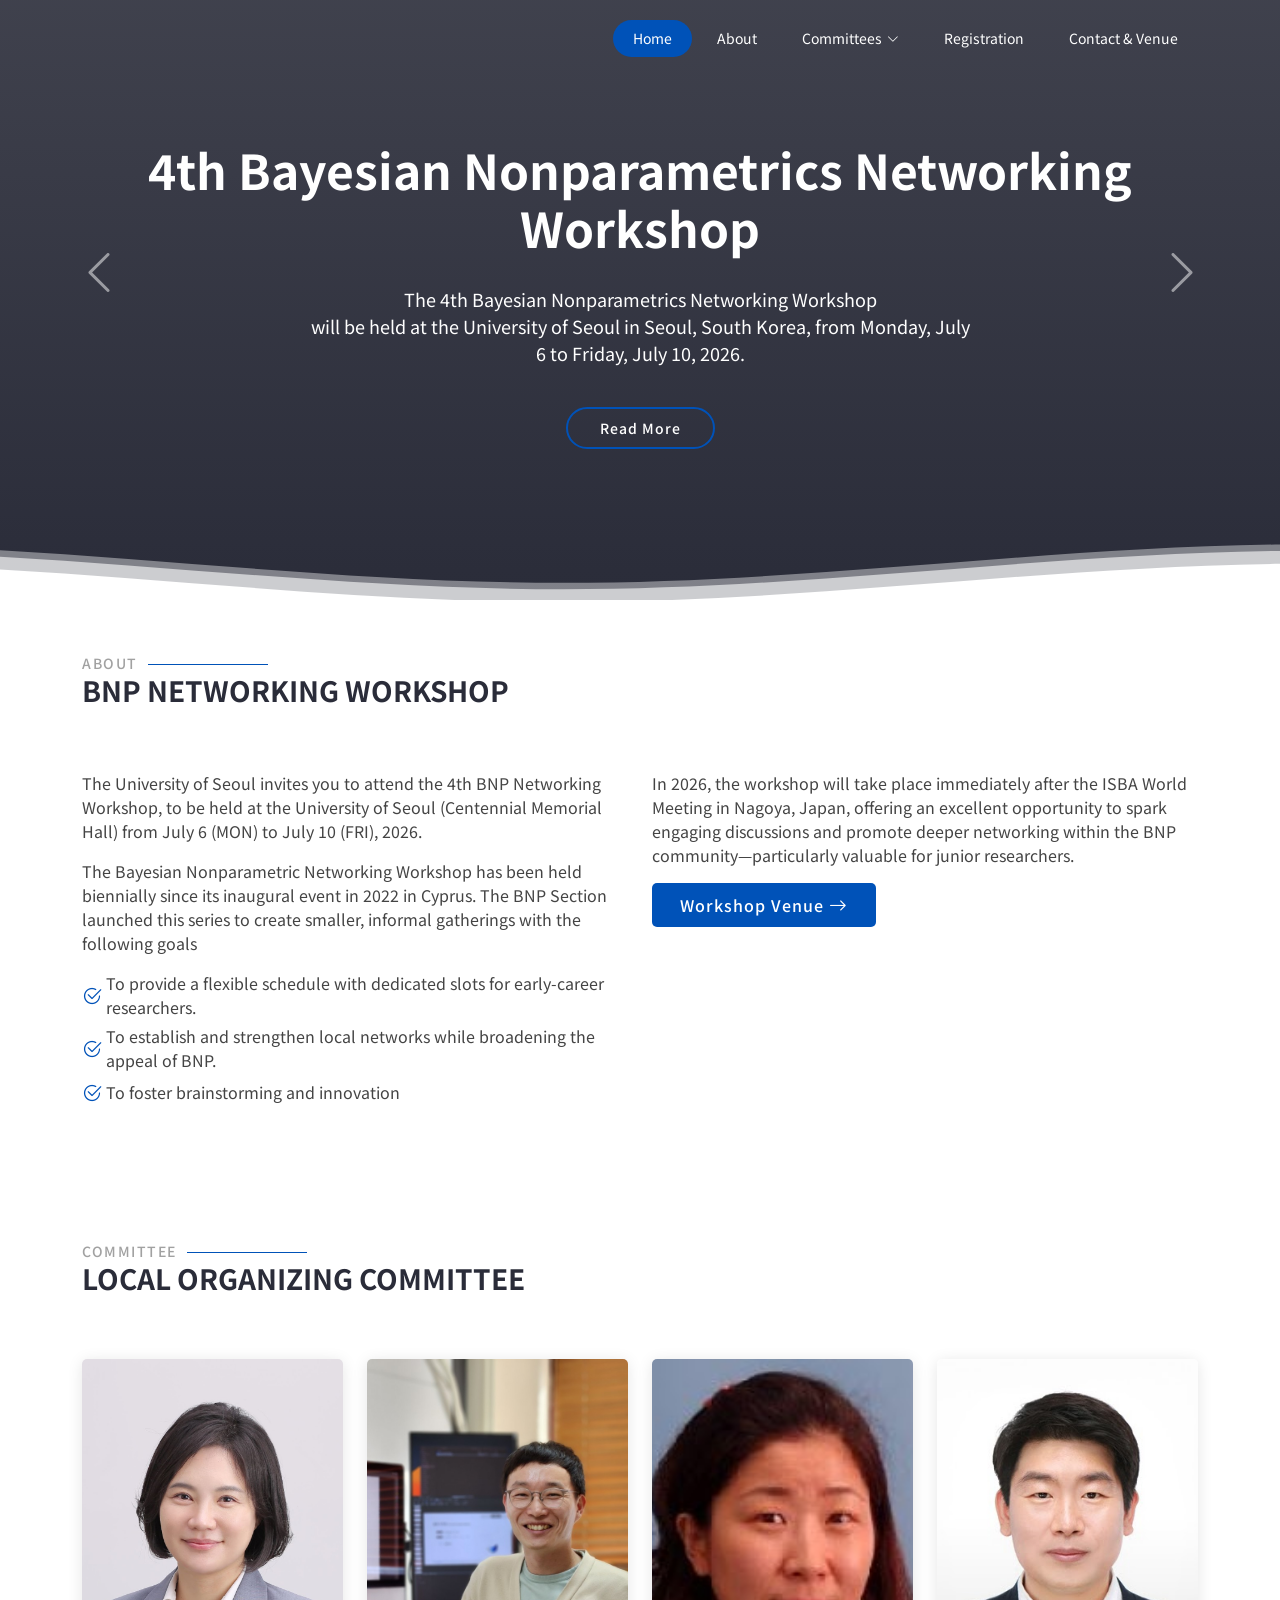
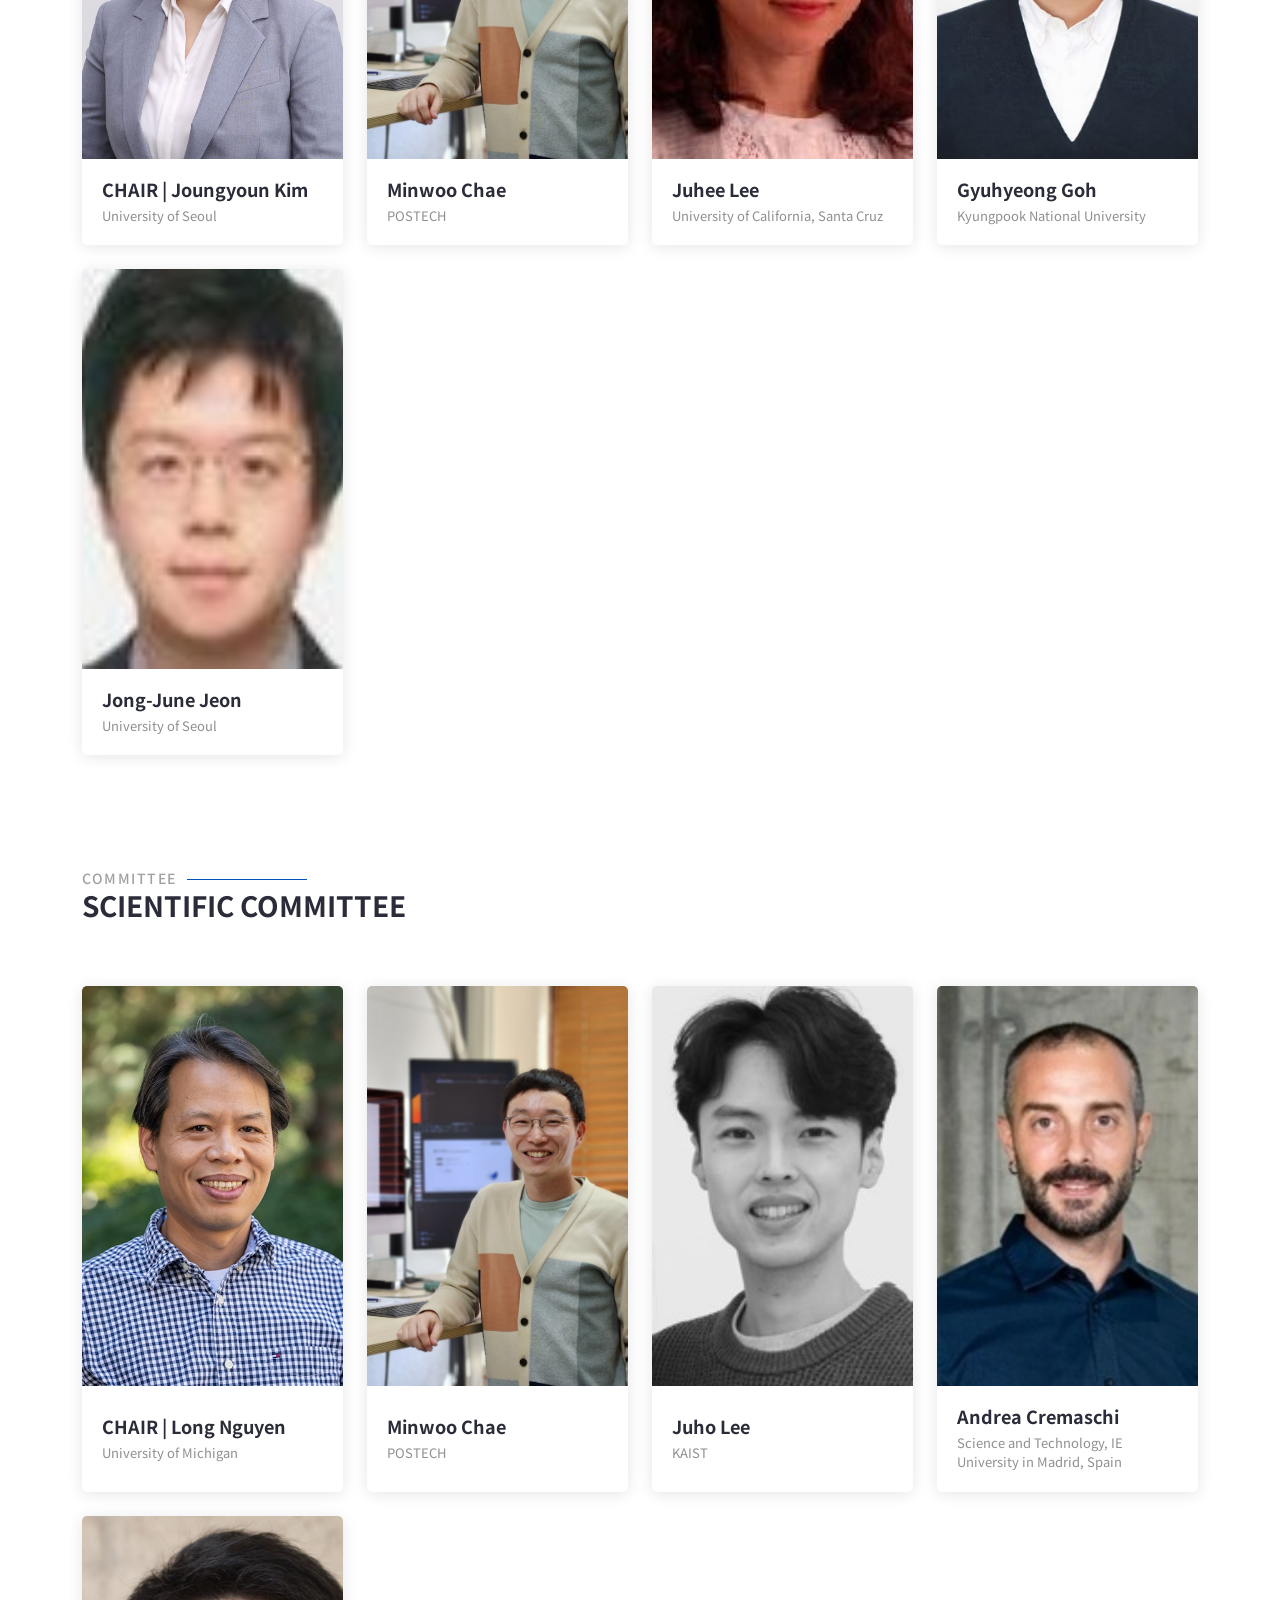
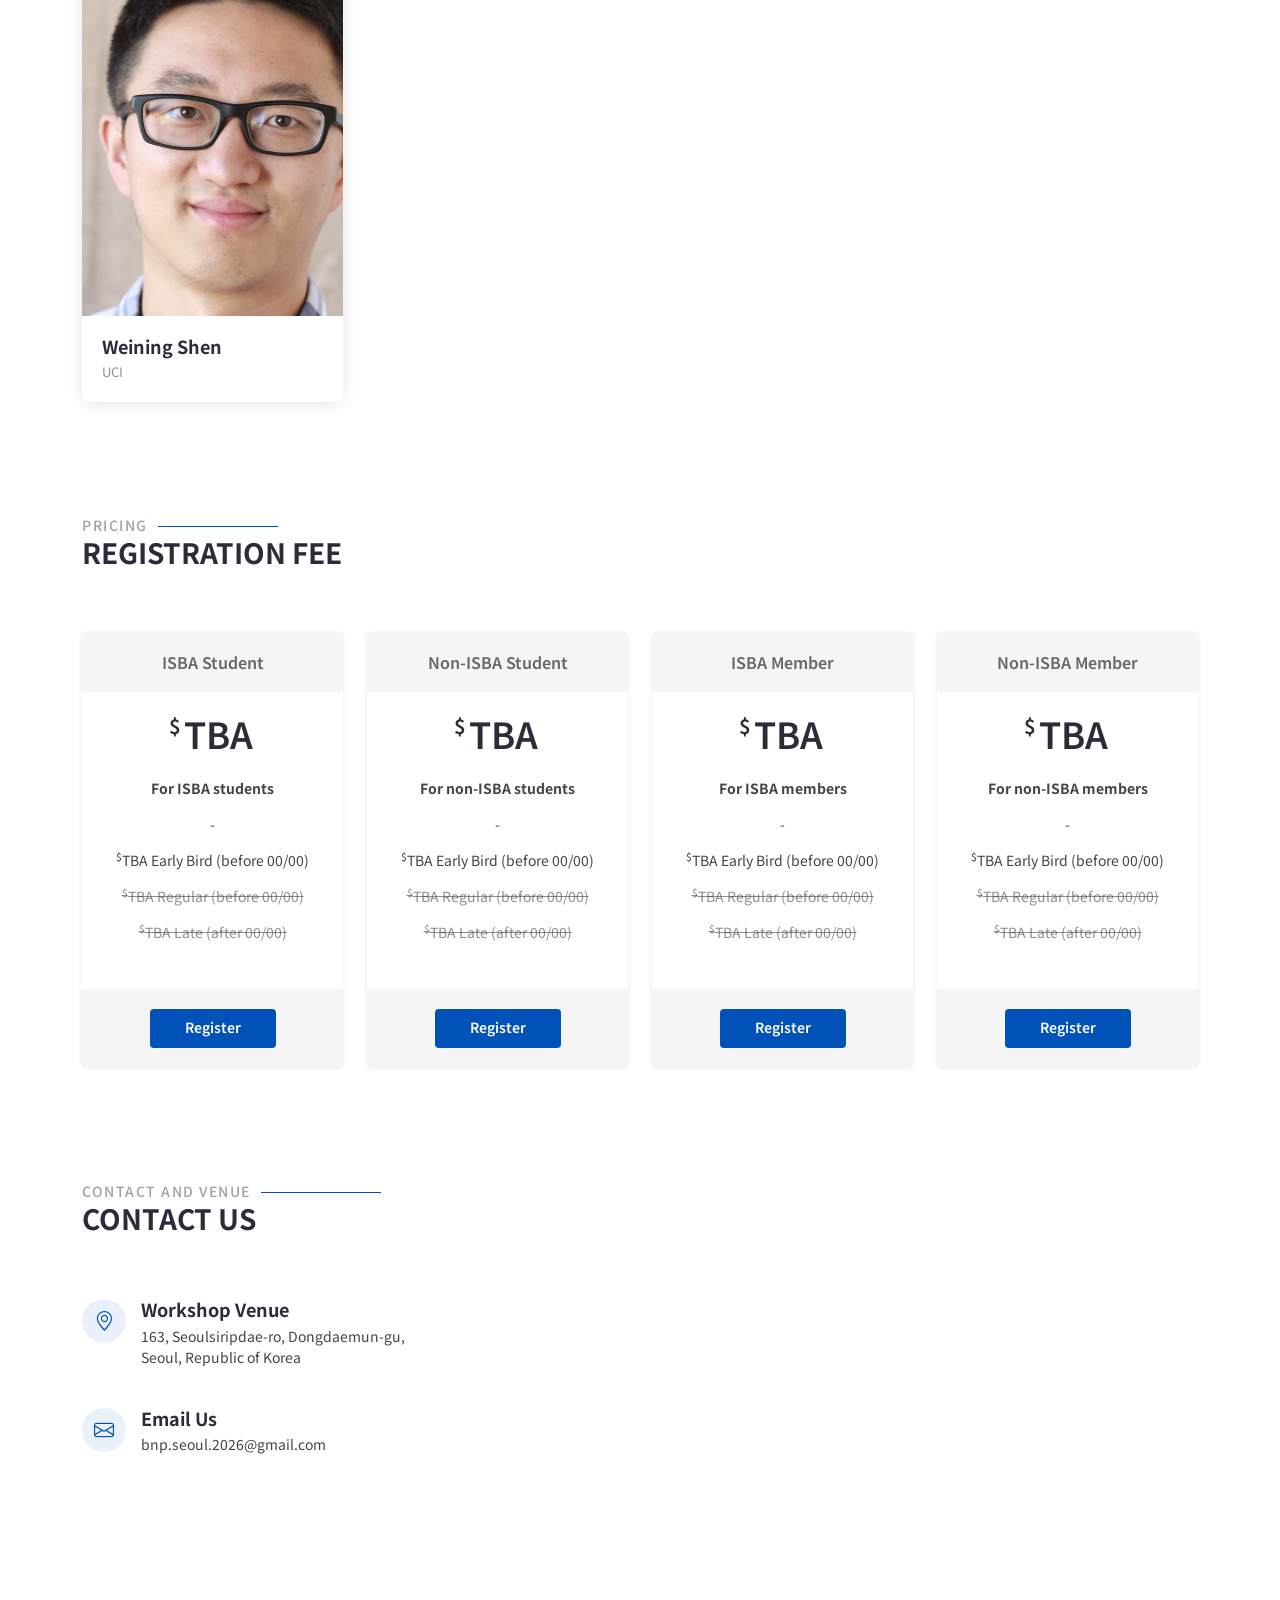
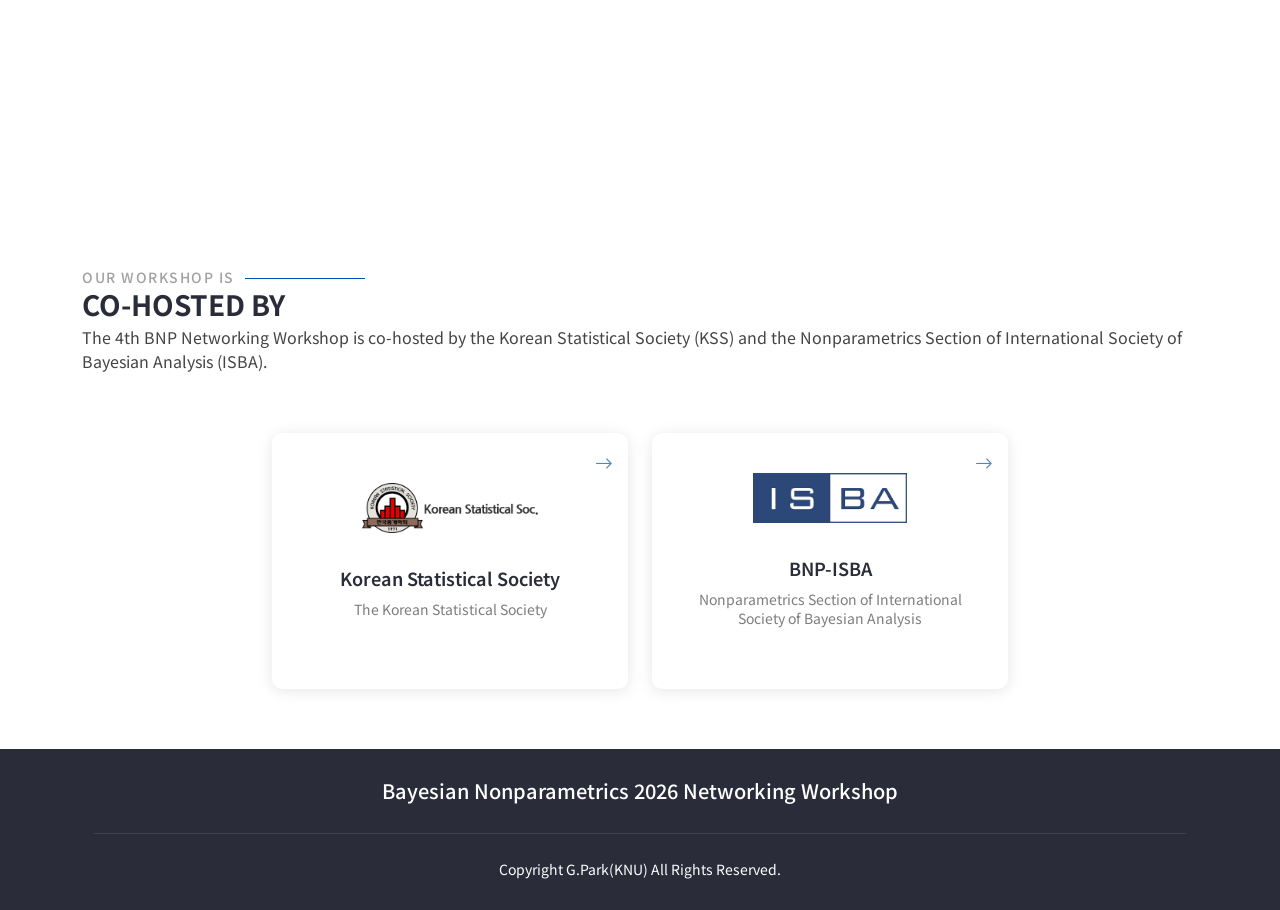
==== commit cc0e671b: "Favicon Update" ====
--- a/index.html
+++ b/index.html
@@ -7,10 +7,13 @@
   <title>BNP 2026 Networking Workshop</title>
 
   <!-- Favicons -->
-  <link rel="shortcut icon" type="image" href="/assets/img/favicon.png">
-  <link rel="apple-touch-icon" href="/assets/img/apple-touch-icon.png">
-  <link rel="icon" href="/assets/img/favicon.png">
-  <link href="/assets/img/favicon.png" rel="icon">
+  <!-- 기본 favicon -->
+  <link rel="icon" type="image/png" sizes="32x32" href="/assets/img/favicon-32x32.png">
+  <link rel="icon" type="image/png" sizes="16x16" href="/assets/img/favicon-16x16.png">
+  
+  <!-- Apple 터치 아이콘 -->
+  <link rel="apple-touch-icon" sizes="180x180" href="/assets/img/apple-touch-icon.png">
+
 
   <meta content="BNP 2026-4th Bayesian Nonparametrics Networking Workshop" name="description">
   <meta name="author" content="Gyeongmin Park">
@@ -448,9 +451,8 @@
       <div class="container section-title" data-aos="fade-up">
         <h2>Our Workshop is</h2>
         <p>Co-hosted by</p>
+        <span>The 4th BNP Networking Workshop is co-hosted by the Korean Statistical Society (KSS) and the Nonparametrics Section of International Society of Bayesian Analysis (ISBA).</span>
       </div><!-- End Section Title -->
-
-      <p>The 4th BNP Networking Workshop is co-hosted by the Korean Statistical Society (KSS) and the Nonparametrics Section of International Society of Bayesian Analysis (ISBA).</p>
 
       <div class="container">
 
